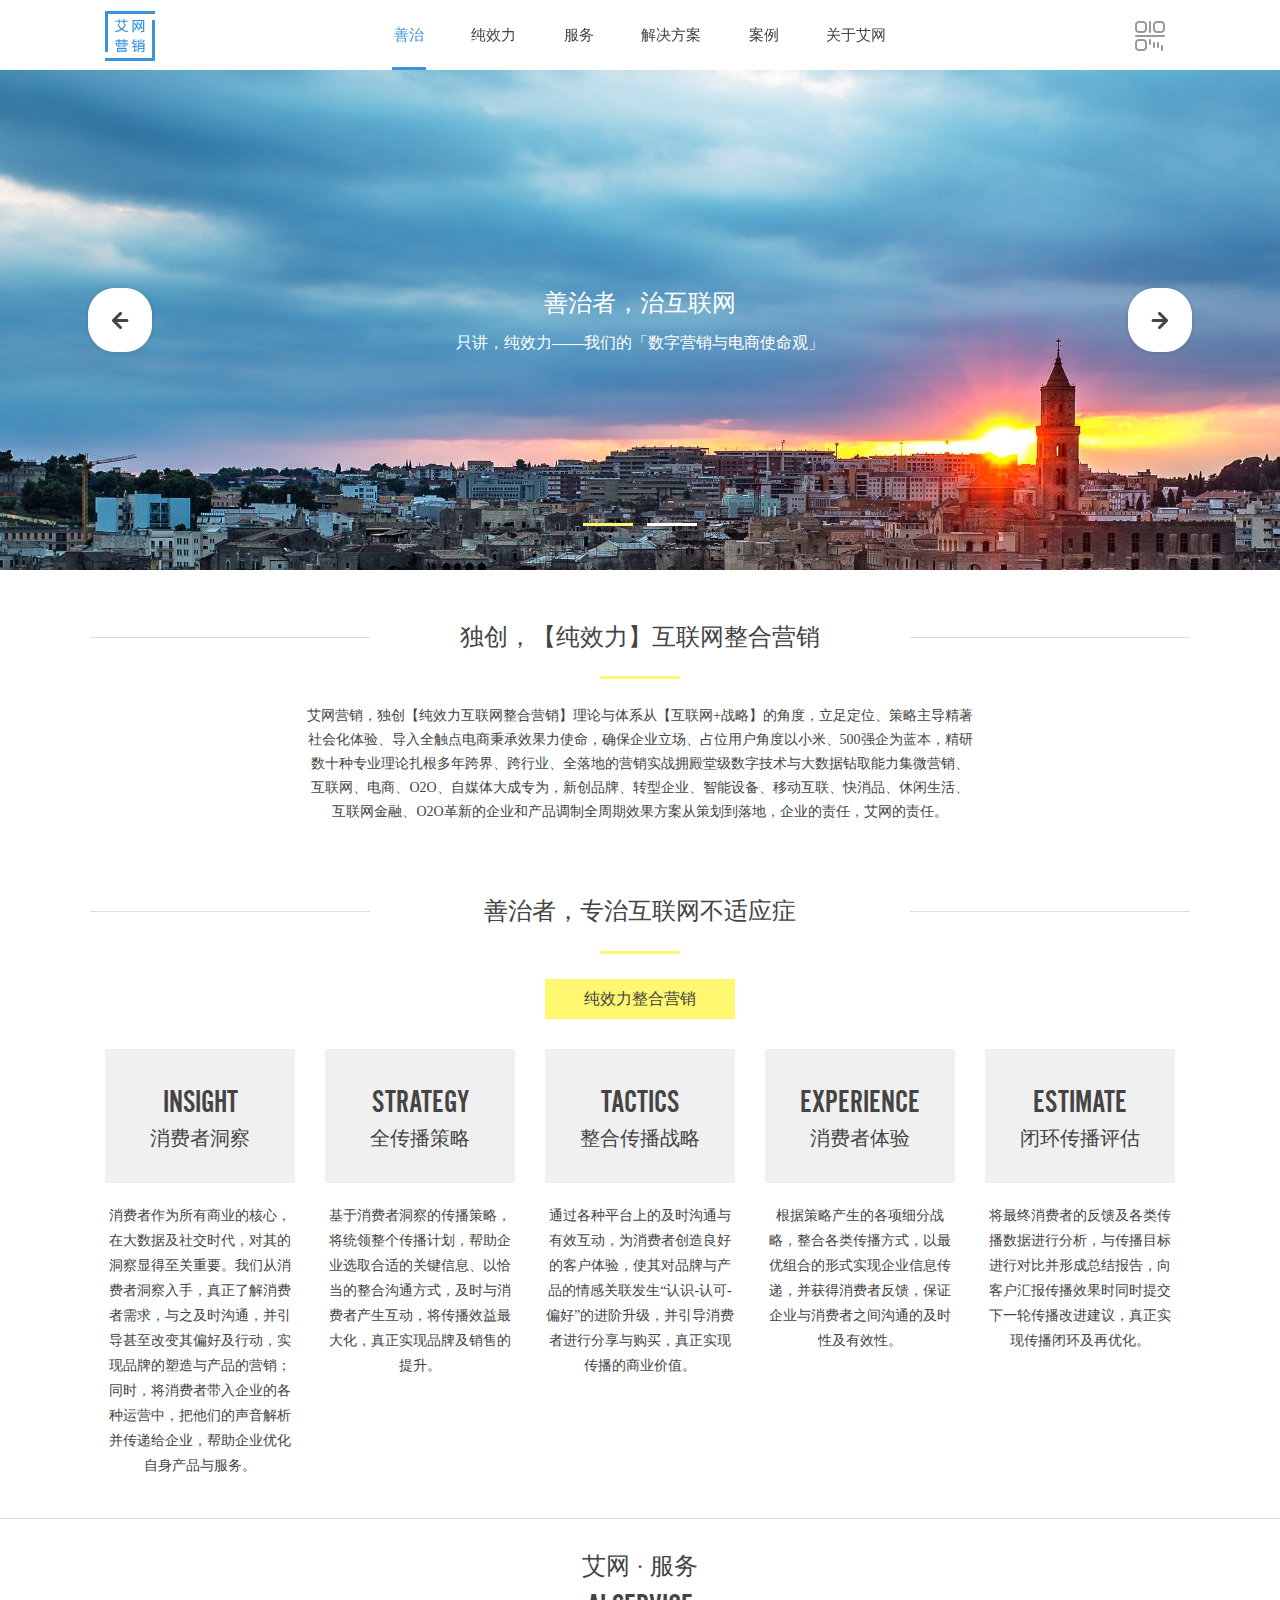
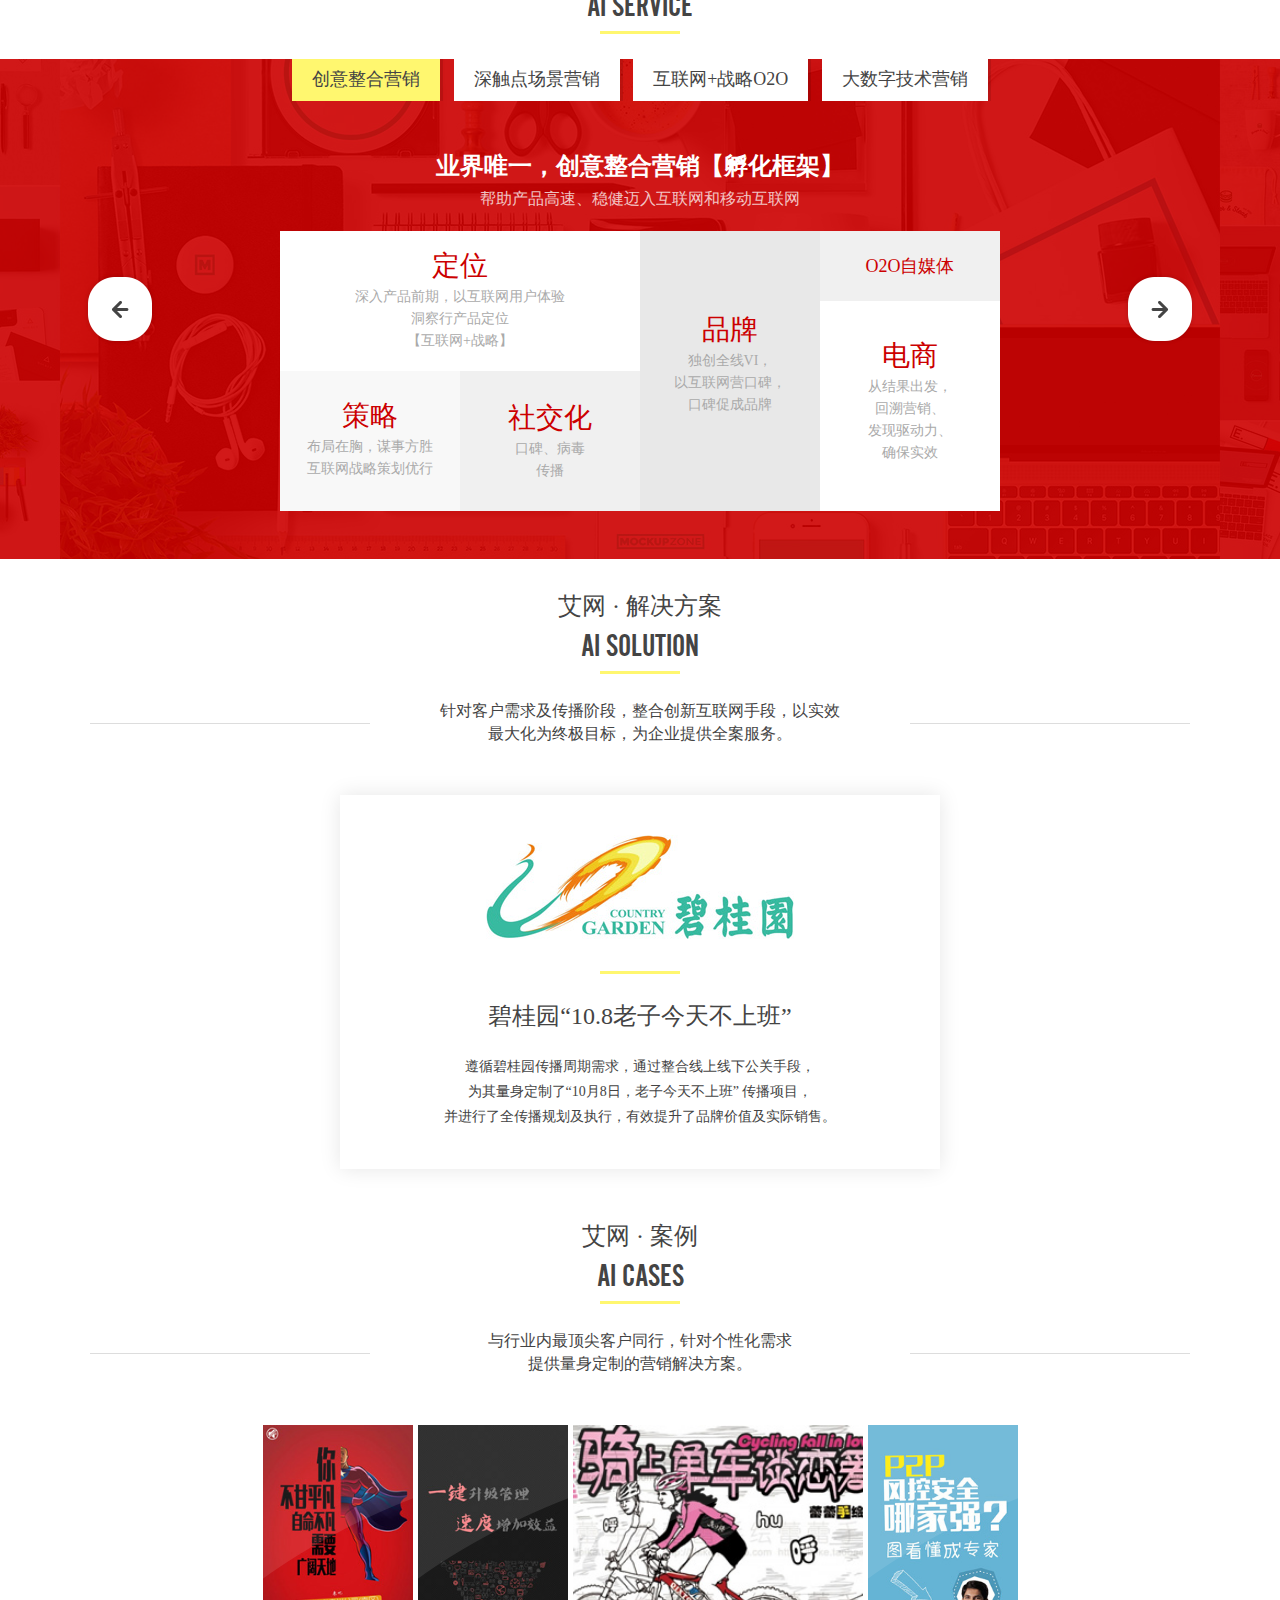
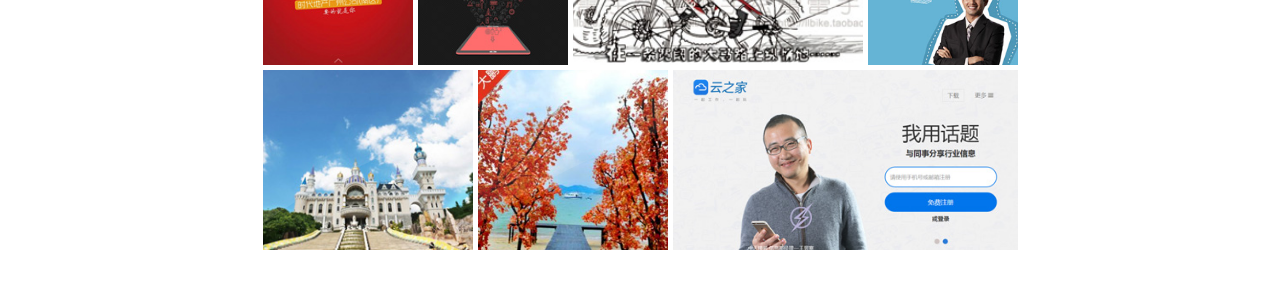
==== index.html @ e31f6748 "1" ====
<!DOCTYPE html>
<html>

	<head>
		<meta charset="utf-8" />
		<meta http-equiv="X-UA-Compatible" content="IE=edge">
		<meta name="viewport" content="width=device-width, initial-scale=1">
		<title></title>
		<link href="css/bootstrap.css" rel="stylesheet">
		<link href="css/global.css" rel="stylesheet">
		<!-- jQuery (necessary for Bootstrap's JavaScript plugins) -->
		<script src="js/jquery-bootstrap.js"></script>
		<script type="text/javascript" src="js/global.js"></script>
	</head>

	<body>
		<style>
		</style>
		<div id="topfix">
			<div class="container">
				<div class="row">
					<div class="col-xs-12">
						<div class="tc">
							<a href="javascript:void(0)" id="toplogo">欢迎选择艾网营销</a>
							<a href="javascript:void(0)" id="qrbtn"></a>
							<a href="javascript:void(0)" class="mitm selected" rel="ai-shanzhi">善治</a>
							<a href="javascript:void(0)" class="mitm" rel="ai-chunxiaoli">纯效力</a>
							<a href="javascript:void(0)" class="mitm" rel="ai-service">服务</a>
							<a href="javascript:void(0)" class="mitm" rel="ai-solution">解决方案</a>
							<a href="javascript:void(0)" class="mitm" rel="ai-cases">案例</a>
							<a href="javascript:void(0)" class="mitm">关于艾网</a>
						</div>
					</div>
				</div>
			</div>
		</div>
		<div class="cst-space" id="ai-shanzhi">
			<div class="sid-bts lt"></div>
			<div class="sid-bts rt"></div>
			<div class="btc-lst">
				<div class="itm selected"></div>
				<div class="itm"></div>
			</div>
			<div class="gall-wp ind-3e">
				<div class="gall-list">
					<div class="gall-itm">
						<div class="dmi-t1">善治者，治互联网</div>
						<div class="dmi-t2">只讲，纯效力——我们的「数字营销与电商使命观」</div>
					</div>
					<div class="gall-itm">

						<div class="dmi-t3">世界变了，那你呢？</div>
						<div class="dmi-t6"></div>
						<div class="dmi-t5">ARE YOU READY</div>
						<div class="dmi-t4">
							手机 微信 微博 微店 团购 淘宝 陌陌 二次元 ...
							<br/> 移动互联，打乱世界
							<br/> 前进，险境，钱途？
						</div>

					</div>

				</div>
			</div>
		</div>
		<div class="container" id="ai-chunxiaoli">
			<div class="row lltt">
				<div class="col-xs-12 tc">
					<span class="ttx">独创，【纯效力】互联网整合营销</span>
					<div class="ltl"></div>
					<div class="ltr"></div>
					<div class="short-h-l"></div>
				</div>
			</div>
			<div class="row">
				<div class="col-xs-12">
					<div class="mbodcont">
						艾网营销，独创<span>【纯效力互联网整合营销】</span>理论与体系从【互联网+战略】的角度，立足定位、策略主导精著社会化体验、导入全触点电商秉承效果力使命，确保企业立场、占位用户角度以小米、500强企为蓝本，精研数十种专业理论扎根多年跨界、跨行业、全落地的营销实战拥殿堂级数字技术与大数据钻取能力集微营销、互联网、电商、O2O、自媒体大成专为，新创品牌、转型企业、智能设备、移动互联、快消品、休闲生活、互联网金融、O2O革新的企业和产品调制全周期效果方案从策划到落地，企业的责任，艾网的责任。
					</div>
				</div>
			</div>

		</div>

		<div class="container" style="margin-bottom:20px;">
			<div class="row lltt">
				<div class="col-xs-12 tc">
					<span class="ttx">善治者，专治互联网不适应症</span>
					<div class="ltl"></div>
					<div class="ltr"></div>
					<div class="short-h-l"></div>
				</div>
			</div>
			<div class="row">
				<div class="col-xs-12">
					<div class="layell">纯效力整合营销</div>
					<div class="nabde">
						<div class="itm">
							<div class="tt">
								<div class="t1">INSIGHT</div>
								<div class="t2">消费者洞察</div>
							</div>
							<div class="ctx">
								消费者作为所有商业的核心，在大数据及社交时代，对其的洞察显得至关重要。我们从消费者洞察入手，真正了解消费者需求，与之及时沟通，并引导甚至改变其偏好及行动，实现品牌的塑造与产品的营销；同时，将消费者带入企业的各种运营中，把他们的声音解析并传递给企业，帮助企业优化自身产品与服务。
							</div>
						</div>

						<div class="itm">
							<div class="tt">
								<div class="t1">STRATEGY</div>
								<div class="t2">全传播策略</div>
							</div>
							<div class="ctx">
								基于消费者洞察的传播策略，将统领整个传播计划，帮助企业选取合适的关键信息、以恰当的整合沟通方式，及时与消费者产生互动，将传播效益最大化，真正实现品牌及销售的提升。
							</div>
						</div>

						<div class="itm">
							<div class="tt">
								<div class="t1">TACTICS</div>
								<div class="t2">整合传播战略</div>
							</div>
							<div class="ctx">
								通过各种平台上的及时沟通与有效互动，为消费者创造良好的客户体验，使其对品牌与产品的情感关联发生“认识-认可-偏好”的进阶升级，并引导消费者进行分享与购买，真正实现传播的商业价值。
							</div>
						</div>

						<div class="itm">
							<div class="tt">
								<div class="t1">EXPERIENCE</div>
								<div class="t2">消费者体验</div>
							</div>
							<div class="ctx">
								根据策略产生的各项细分战略，整合各类传播方式，以最优组合的形式实现企业信息传递，并获得消费者反馈，保证企业与消费者之间沟通的及时性及有效性。
							</div>
						</div>

						<div class="itm last">
							<div class="tt">
								<div class="t1">ESTIMATE</div>
								<div class="t2">闭环传播评估</div>
							</div>
							<div class="ctx">
								将最终消费者的反馈及各类传播数据进行分析，与传播目标进行对比并形成总结报告，向客户汇报传播效果时同时提交下一轮传播改进建议，真正实现传播闭环及再优化。
							</div>
						</div>

					</div>
					<div class="clear"></div>
				</div>
			</div>
		</div>

		<div id="ai-service" class="ganglne" style="border-top:1px solid #DDD;">
			<div class="tt1">
				艾网 · 服务
			</div>
			<div class="tt2">
				AI SERVICE
			</div>
			<div class="short-h-l"></div>
		</div>

		<div class="cst-space" id="service-block">
			<div class="sid-bts lt"></div>
			<div class="sid-bts rt"></div>
			<div class="btc-lst">
				<div class="itm selected">创意整合营销</div>
				<div class="itm">深触点场景营销</div>
				<div class="itm">互联网+战略O2O</div>
				<div class="itm">大数字技术营销</div>
			</div>

			<div class="gall-wp ind-3e" style="background-image:url(img/bbg03.jpg)">
				<div class="gall-list">
					<div class="gall-itm gl1">
						<div class="jitx1">业界唯一，创意整合营销【孵化框架】</div>
						<div class="jitx2">帮助产品高速、稳健迈入互联网和移动互联网</div>
						<div class="colfublk">
							<div class="blk blk2">
								<div class="wp">
									<div class="tt">定位</div>
									<div class="stt">深入产品前期，以互联网用户体验
										<br/>洞察行产品定位
										<br/>【互联网+战略】</div>
								</div>
							</div>
							<div class="blk blk3" style="top:140px;background:#F8F8F8;">
								<div class="wp">
									<div class="tt" style="margin-top:10px;">策略</div>
									<div class="stt">布局在胸，谋事方胜
										<br/>互联网战略策划优行</div>
								</div>
							</div>
							<div class="blk blk3" style="left:180px;top:140px;background:#F0F0F0;">
								<div class="wp">
									<div class="tt" style="margin-top:12px;">社交化</div>
									<div class="stt">口碑、病毒
										<br/>传播</div>
								</div>
							</div>
							<div class="blk blk4" style="left:360px;background:#E8E8E8;">
								<div class="wp">
									<div class="tt" style="margin-top:64px;">品牌</div>
									<div class="stt">独创全线VI，
										<br/> 以互联网营口碑，
										<br/> 口碑促成品牌
									</div>
								</div>
							</div>
							<div class="blk blk1" style="left:auto;right:0;background:#F0F0F0;">
								<div class="wp">
									<div class="tt" style="font-size:18px;margin-top:8px;">O2O自媒体</div>
								</div>
							</div>
							<div class="blk blk5" style="left:auto;right:0;top:70px;background:#FFF;">
								<div class="wp">
									<div class="tt" style="margin-top:20px;">电商</div>
									<div class="stt">从结果出发，
										<br/> 回溯营销、
										<br/> 发现驱动力、
										<br /> 确保实效
									</div>
								</div>
							</div>
						</div>
					</div>
					<div class="gall-itm gl2">

						<div class="jitx1">有用户的地方，就是一个场景</div>
						<div class="jitx2">了解他，搞定他——与用户的恋爱必须洞房</div>
						<div class="colfublk dark">
							<div class="blk blk2">
								<div class="wp">
									<div class="tt" style="margin-top:8px;">全电商</div>
									<div class="stt">聚力微商，利用平台电商，巧借渠道做效果
										<br/>【互联网+战略】</div>
								</div>
							</div>
							<div class="blk blk3" style="top:140px;background:#383838;">
								<div class="wp">
									<div class="tt" style="margin-top:30px;">视频营销</div>
								</div>
							</div>
							<div class="blk blk3" style="left:180px;top:140px;background:#3f3f3f;">
								<div class="wp">
									<div class="tt" style="margin-top:28px;font-size:20px;">微信营销&amp;微博营销</div>
								</div>
							</div>
							<div class="blk blk4" style="left:360px;background:#303030;">
								<div class="wp">
									<div class="tt" style="margin-top:64px;">社会化营销</div>
									<div class="stt">桥接社会化基因，
										<br/> 产品、营销、销售全程趣味
									</div>
								</div>
							</div>
							<div class="blk blk3" style="left:auto;right:0;background:#202020;">
								<div class="wp">
									<div class="tt" style="font-size:18px;margin-top:15px;margin-bottom:8px;">互联网战略O2O</div>
									<div class="stt">重构商业模式和运作流程，体验带动实效销售</div>
								</div>
							</div>
							<div class="blk blk3" style="left:auto;right:0;top:140px;background:#282828;">
								<div class="wp">
									<div class="tt" style="margin-top:8px;">自传播</div>
									<div class="stt">
										聚力微商，利用平台电商，巧借渠道做效果
									</div>
								</div>
							</div>
						</div>

					</div>
					<div class="gall-itm gl3">

						<div class="jitx1">纯效力：产业O2O营销</div>
						<div class="jitx2">当他们仅提供咨询时，我们已经开始了孵化</div>
						<div class="colfublk dark">
							<div class="blk blk3" style="background:#F0F0F0;">
								<div class="wp">
									<div class="tt" style="margin-top:8px;">创新品牌</div>
									<div class="stt">从市场到定位，从起步到成熟，懂你、所以成功</div>
								</div>
							</div>
							<div class="blk blk3" style="left:180px;background:#FFF;">
								<div class="wp">
									<div class="tt" style="margin-top:8px;">转型企业</div>
									<div class="stt">用你优势，撬动移动威力，相信跨界爆发力</div>
								</div>
							</div>
							<div class="blk blk3" style="top:140px;background:#F8F8F8;">
								<div class="wp">
									<div class="tt" style="margin-top:8px;">互联网金融</div>
									<div class="stt">P2P是产品亦是传播，定制数字化金融数字化营销</div>
								</div>
							</div>
							<div class="blk blk3" style="left:180px;top:140px;background:#F0F0F0;">
								<div class="wp">
									<div class="tt" style="margin-top:8px;">快消品</div>
									<div class="stt">移动互联再现市场蓝海，先动者、占先机
									</div>
								</div>
							</div>

							<div class="blk blk3" style="left:360px;background:#E8E8E8">
								<div class="wp">
									<div class="tt" style="margin-top:8px;">移动互联</div>
									<div class="stt">唯一研究互联网、移动互联网产品的营销体系</div>
								</div>
							</div>
							<div class="blk blk3" style="left:540px;background:#E0E0E0;">
								<div class="wp">
									<div class="tt" style="margin-top:8px;">物业O2O</div>
									<div class="stt">天生社会化，强化人际关系和生活利益赢战生活</div>
								</div>
							</div>
							<div class="blk blk3" style="left:360px;top:140px;background:#FFF;">
								<div class="wp">
									<div class="tt" style="margin-top:8px;">休闲生活</div>
									<div class="stt">让美好展现，让用户被打动，互联网就是商机</div>
								</div>
							</div>
							<div class="blk blk3" style="left:540px;top:140px;background:#F8F8F8;">
								<div class="wp">
									<div class="tt" style="margin-top:8px;">智能设备</div>
									<div class="stt">市场爆点一触即发，触摸爆点需读懂用户</div>
								</div>
							</div>
						</div>

					</div>
					<div class="gall-itm gl4">

						<div class="jitx1">企业级大系统技术根基，多重大数据框架</div>
						<div class="jitx2">从移动端 -- 到H5场景传播 -- 到O2O ...</div>
						<div class="colfublk dark">
							<div class="blk blk2">
								<div class="wp">
									<div class="tt" style="margin-top:18px;">企业级架构</div>
									<div class="stt">从诊断、顾问，到解决方案，全球级性能保障</div>
								</div>
							</div>
							<div class="blk blk3" style="top:140px;background:#383838;">
								<div class="wp">
									<div class="tt" style="margin-top:8px;">高性能O2O</div>
									<div class="stt">定制化O2O，专为新商业模式而生</div>
								</div>
							</div>
							<div class="blk blk3" style="left:180px;top:140px;background:#3f3f3f;">
								<div class="wp">
									<div class="tt" style="margin-top:8px;">场景与实景</div>
									<div class="stt">H5场景，结合现场实景游戏，创意无处不在</div>
								</div>
							</div>

							<div class="blk blk2" style="left:360px;top:140px;">
								<div class="wp">
									<div class="tt" style="margin-top:18px;">商业流程重构</div>
									<div class="stt">以互联网角度，重建企业新运营与商业模式</div>
								</div>
							</div>
							<div class="blk blk3" style="left:360px;background:#383838;">
								<div class="wp">
									<div class="tt" style="margin-top:8px;">精准投放</div>
									<div class="stt">定量投放与购买，基于大数据的精准投放</div>
								</div>
							</div>
							<div class="blk blk3" style="left:540px;background:#3f3f3f;">
								<div class="wp">
									<div class="tt" style="margin-top:8px;">大数据分析</div>
									<div class="stt">领先的大数据技术多维度价值钻取</div>
								</div>
							</div>
						</div>

					</div>
				</div>
			</div>
		</div>
		
		<div id="ai-solution" class="ganglne">
			<div class="tt1">
				艾网 · 解决方案
			</div>
			<div class="tt2">
				AI SOLUTION
			</div>
			<div class="short-h-l"></div>
		</div>
		
		<div class="col-xs-12 tc">
			<span class="ttx">
				
			</span>
			<div class="ltl"></div>
			<div class="ltr"></div>
		</div>
		
		
		<div class="container">
			<div class="row lltt dqio">
				<div class="col-xs-12 tc">
					<span class="ttx">针对客户需求及传播阶段，整合创新互联网手段，以实效最大化为终极目标，为企业提供全案服务。</span>
					<div class="ltl"></div>
					<div class="ltr"></div>
				</div>
			</div>
			<div class="row">
				<div class="col-xs-12">
					<div id="solu-bpp">
						<img src="img/bgy.jpg" />
						<div class="bee">
							<span>碧桂园“10.8老子今天不上班”</span>
							<div class="short-h-l"></div>
						</div>
						<div class="ct">
							遵循碧桂园传播周期需求，通过整合线上线下公关手段，<br/>
							为其量身定制了“10月8日，老子今天不上班” 传播项目，<br/>
							并进行了全传播规划及执行，有效提升了品牌价值及实际销售。</div>
					</div>
				</div>
			</div>

		</div>
		
		
		<div id="ai-cases" class="ganglne" style="padding-top:50px;">
			<div class="tt1">
				艾网 · 案例
			</div>
			<div class="tt2">
				AI CASES
			</div>
			<div class="short-h-l"></div>
		</div>
		
		<div class="col-xs-12 tc">
			<span class="ttx">
				
			</span>
			<div class="ltl"></div>
			<div class="ltr"></div>
		</div>
		
		
		<div class="container">
			<div class="row lltt dqio">
				<div class="col-xs-12 tc">
					<span class="ttx">与行业内最顶尖客户同行，针对个性化需求<br/>提供量身定制的营销解决方案。</span>
					<div class="ltl"></div>
					<div class="ltr"></div>
				</div>
			</div>
			<style>
				.nmeitm-wp {
					width:755px;
					height:100%;
					margin:auto;
				}
				.nmeitm {
					position:absolute;
					width:150px;
					height:240px;
					background-position:center center;
					background-size: cover;
				}
				.nmeitm-frm {
					height:425px;
					margin-bottom:50px;
				}
				.nmeitm .crv {
					background:url(img/lgt.png) left top no-repeat;
					width:100%;
					height:100%;
					left:0;
					top:0;
					position:absolute;
				}
			</style>
			<div class="row">
				<div class="col-xs-12 nmeitm-frm">
					<div class="nmeitm-wp">
						<div class="nmeitm" style="background-image:url(img/case/case1.jpg);">
							<div class="crv"></div>
						</div>
						<div class="nmeitm" style="background-image:url(img/case/case2.jpg);left:155px;">
							<div class="crv"></div>
						</div>
						<div class="nmeitm" style="background-image:url(img/case/case3.jpg);left:310px;width:290px;">
							<div class="crv"></div>
						</div>
						<div class="nmeitm" style="background-image:url(img/case/case6.jpg);left:auto;right:0;">
							<div class="crv"></div>
						</div>
						
						<div class="nmeitm" style="background-image:url(img/case/case5.jpg);top:245px;height:180px;width:210px;">
							<div class="crv"></div>
						</div>
						<div class="nmeitm" style="background-image:url(img/case/case4.jpg);left:215px;top:245px;height:180px;width:190px;">
							<div class="crv"></div>
						</div>
						<div class="nmeitm" style="background-image:url(img/case/case7.jpg);left:auto;right:0;top:245px;height:180px;width:345px;">
							<div class="crv"></div>
						</div>
					</div>
				</div>
				
			</div>

		</div>
		
		
		
		
		<script>
			/* AD START */
			var singleWidth;
			$('document').ready(function(){
				singleWidth = $('.gall-itm').width();
				var bigcontent = $('.cst-space');
				
				$.each(bigcontent, function(){
					var $this = $(this);
					var gi_c = 0;
					$this.find('.gall-itm').each(function(){
						$(this).attr('index', gi_c);
						gi_c++;
					});
					gi_c = 0;
					$this.find('.btc-lst .itm').each(function(){
						$(this).attr('index', gi_c);
						gi_c++;
					});
					
					var intid = setInterval(function(){
						var nIndex = getNI($this.find('.sid-bts.rt'));
						movfunc($this.find('.btc-lst .itm[index=' + nIndex + ']'));
					}, 5000);
					$this.data('auto-scroll-gall', intid);
				});
				
				
				
				var movfunc = function(obj){
					var index = obj.attr('index');
					var x = singleWidth * index * - 1;
					obj.closest('.cst-space').find('.gall-list').animate({left: x}, 500);
					obj.closest('.cst-space').find('.btc-lst .itm').removeClass('selected');
					obj.closest('.cst-space').find('.itm[index=' + index + ']').addClass('selected');
				};
				$('.cst-space .itm').click(function(){
					movfunc($(this));
					
					clearInterval($(this).closest('.cst-space').data('auto-scroll-gall'));
				});
//				
				var getNI = function(obj) {
					var index = parseInt(obj.closest('.cst-space').find('.btc-lst .itm.selected').attr('index'));
					var nIndex = index - 1;
					var mnd = obj.closest('.cst-space').find('.btc-lst .itm').length - 1;
					if(nIndex < 0) {
						nIndex = mnd;
					}
					if(obj.hasClass('rt')) {
						nIndex = index + 1;
						if(nIndex > mnd) {
							nIndex = 0;
						}
					}
					return nIndex;
				};
				$('.sid-bts').click(function(){
					var nIndex = getNI($(this));
					movfunc($(this).closest('.cst-space').find('.btc-lst .itm[index=' + nIndex + ']'));
					clearInterval($(this).closest('.cst-space').data('auto-scroll-gall'));
				});

				
				
				
				var resizeGitm = function(){
					$('.gall-itm').width($(window).width());
					singleWidth = $('.gall-itm').width();
					$.each(bigcontent, function(){
						var nleft = $(this).find('.btc-lst .itm.selected').attr('index') * singleWidth * -1;
						$(this).find('.gall-list').css('left', nleft);	
					});
					
				};
				
				resizeGitm();
				$(window).resize(function(){
					resizeGitm();
				});
			});
			/* AD END */
			
			$(document).ready(function(){
				$('body').on('click', '#topfix .mitm', function(){
					var $this = $(this);
					var target = $this.attr('rel');
					if(!target) {
						return;
					}
					target = $('#' + target);
					var x = target.offset().top;
					$('body, html').animate({'scrollTop':x - 70}, '200');
					$this.siblings('.mitm').removeClass('selected');
					$this.addClass('selected');
				});
			});
		</script>
	</body>

</html>
---- css/global.css ----
@charset "utf-8";
@font-face {
	font-family: 'AlternateGotNo2D';
	src: url('fonts/alternategotno2d-webfont.eot');
}
@font-face {
	font-family: 'AlternateGotNo2D';
	src: url([data-uri]) format('woff'), url([data-uri]) format('truetype'), url('fonts/alternategotno2d-webfont.svg#AlternateGotNo2D') format('svg');
	font-weight: normal;
	font-style: normal;
}
body {
	background: #FFF;
	font-size: 14px;
	font-family: microsoft yahei;
	color: #444;
}
div {
	position: relative;
}
button {
	font-family: "microsoft yahei";
}
a {
	color: #444;
	text-decoration: none;
}
a:hover {
	/*color: #3c92db;*/
	
	color: #444;
	text-decoration: none;
}
.container {
	width: 1100px;
}
.h10px {
	height: 10px;
}
.clear,
.clear-5,
.clear-10,
.clear-15,
.clear-20,
.clear-30,
.clear-50 {
	clear: both;
	display: block;
	font-size: 0;
	overflow: hidden;
	visibility: hidden;
	width: 0;
	height: 0;
}
.clear-5 {
	height: 5px;
}
.clear-10 {
	height: 10px;
}
.clear-15 {
	height: 15px;
}
.clear-20 {
	height: 20px;
}
.clear-30 {
	height: 30px;
}
.clear-50 {
	height: 50px;
}
.pad-b-30 {
	padding-bottom: 30px;
}
.pad-t-30 {
	padding-top: 30px;
}
.pad-b-20 {
	padding-bottom: 20px;
}
.pad-t-20 {
	padding-top: 20px;
}
.pad-30 {
	padding: 30px;
}
.pad-15 {
	padding: 15px;
}
.pad-10 {
	padding: 10px;
}
.tc {
	text-align: center !important;
}
.trt {
	text-align: right !important;
}
.lf {
	float: left;
}
.rf {
	float: right;
}
.font12px {
	font-size: 12px;
}
body {
	padding-top: 70px;
}
#topfix {
	top: 0;
	left: 0;
	width: 100%;
	height: 70px;
	position: fixed;
	background: rgba(255, 255, 255, .95);
	line-height: 70px;
	z-index: 5;
}
#topfix.sd {
	box-shadow: 0 2px 4px rgba(0, 0, 0, .12);
}
#topfix .mitm {
	height: 70px;
	line-height: 70px;
	border-bottom: 3px solid transparent;
	margin: 0 20px;
	display: inline-block;
	font-size: 15px;
	padding: 0 2px;
	text-decoration: none;
}
#topfix .mitm:hover {
	border-color: #EEE;
}
#topfix .mitm.selected {
	color: #3C92DB;
	border-color: #3c92db;
	/*border-color:#444;*/
}
#toplogo,
#qrbtn {
	background: url(../img/ailogo.png) center center no-repeat;
	width: 50px;
	height: 50px;
	display: block;
	position: absolute;
	left: 0;
	top: 50%;
	margin-top: -25px;
	text-indent: -99999px;
}
#qrbtn {
	border-radius: 5px;
	background-image: url(../img/qr.png);
	left: auto;
	right: 0;
}
#qrbtn:hover {
	background-color: #F8F8F8;
}
.cst-space {
	background: #FFF;
	height: 500px;
}
.cst-space .gall-wp {
	height: 100%;
	margin: auto;
	overflow: hidden;
}
.cst-space .gall-list {
	height: 100%;
	position: absolute;
	top: 0;
	width: 200000px;
}
.cst-space .gall-itm {
	float: left;
	width: 100%;
	height: 100%;
	position: relative;
	background-position: center center;
	overflow: hidden;
}
#service-block .gl1 {
	background-image: none;
	background-color: rgba(205, 0, 0, .9);
}
#service-block .gl2 {
	background-image: none;
	background-color: rgba(255, 255, 255, .9);
}
#service-block .gl3 {
	background-image: none;
	background-color: rgba(54, 108, 216, .9);
}
#service-block .gl4 {
	background-image: none;
	background-color: rgba(255, 132, 0, .9);
}
.btc-lst {
	height: 8px;
	text-align: center;
	position: absolute;
	bottom: 50px;
	width: 100%;
	z-index: 4;
}
#service-block .btc-lst {
	bottom: auto;
	top: 0;
}
.btc-lst .itm {
	display: inline-block;
	height: 3px;
	width: 50px;
	background: #FFF;
	cursor: pointer;
	margin: 0 5px;
}
#service-block .btc-lst .itm {
	height: auto;
	width: auto;
	padding: 8px 20px;
	font-size: 18px;
	box-shadow: 3px 0 0 rgba(0, 0, 0, .1);
}
.btc-lst .itm:hover {
	background: #EEE;
}
.btc-lst .itm.selected {
	background: #fff76f !important;
}
.sid-bts {
	background: url(../img/ltb.png) center top;
	cursor: pointer;
	width: 80px;
	height: 80px;
	position: absolute;
	left: 80px;
	top: 50%;
	margin-top: -40px;
	z-index: 4;
}
.sid-bts.lt:hover {
	background-position: center -80px;
}
.sid-bts.rt {
	background-position: center -160px;
	left: auto;
	right: 80px;
}
.sid-bts.rt:hover {
	background-position: center -240px;
}
.dmi-t1,
.dmi-t3 {
	height: 36px;
	line-height: 36px;
	color: #FFF;
	font-size: 24px;
	text-align: center;
	margin-bottom: 10px;
	margin-top: 215px;
}
.dmi-t2,
.dmi-t4 {
	line-height: 24px;
	color: #FFF;
	font-size: 16px;
	text-align: center;
}
.dmi-t3 {
	margin-top: 160px;
}
.dmi-t6 {
	width: 50px;
	height: 3px;
	margin: 5px auto;
	background: #FFF;
}
.dmi-t5 {
	text-align: center;
	color: #FFF;
	padding: 5px 0;
	font-size: 32px;
}
.ind-3e {
	background-image: url(../img/bbg01.jpg);
	background-position: center center;
}
.lltt {
	padding: 50px 0;
}
.lltt .ttx {
	font-size: 24px;
}
.lltt .ltl,
.lltt .ltr {
	width: 280px;
	top: 50%;
	position: absolute;
	left: 0;
	height: 1px;
	background: #ddd;
}
.lltt .ltr {
	left: auto;
	right: 0;
}
.short-h-l {
	height: 3px;
	width: 80px;
	background: #fff76f;
	position: absolute;
	bottom: -25px;
	left: 50%;
	margin-left: -40px;
}
.mbodcont {
	padding: 0 200px 20px 200px;
	text-align: center;
	line-height: 24px;
}
.layell {
	width: 190px;
	height: 40px;
	margin: auto;
	line-height: 40px;
	background: #FFF76F;
	text-align: center;
	font-size: 16px;
}
.nabde {
	padding: 30px 0;
}
.nabde .itm {
	width: 190px;
	margin-right: 30px;
	float: left;
}
.nabde .itm.last {
	margin-right: 0;
}
.nabde .tt {
	background: #F0F0F0;
	text-align: center;
	padding: 30px;
}
.nabde .tt .t1 {
	font-size: 32px;
	font-family: AlternateGotNo2D, Impact;
}
.nabde .tt .t2 {
	font-size: 20px;
}
.nabde .ctx {
	text-align: center;
	padding: 20px 0;
	line-height: 25px;
}
.ganglne {
	padding: 30px 0;
	text-align: center;
}
.ganglne .tt1 {
	font-size: 24px;
}
.ganglne .tt2 {
	font-size: 32px;
	font-family: AlternateGotNo2D, Impact;
}
.ganglne .short-h-l {
	bottom: 25px;
}
.jitx1 {
	text-align: center;
	padding-top: 90px;
	color: #FFF;
	font-size: 24px;
	font-weight: bold;
}
.jitx2 {
	text-align: center;
	padding-top: 5px;
	color: #FFF;
	color: rgba(255, 255, 255, .75);
	font-size: 16px;
}
.colfublk {
	width: 720px;
	height: 240px;
	margin: 20px auto;
}
.blk {
	color: #999;
	position: absolute;
	background: #FFF;
	left: 0;
	top: 0;
	/*opacity:.95;*/
}
.colfublk.dark .blk {
	background: #333;
	color: #FFF;
}
.blk:hover {
	opacity: 1;
}
.blk1 {
	width: 180px;
	height: 70px;
}
.blk2 {
	width: 360px;
	height: 140px;
}
.blk3 {
	width: 180px;
	height: 140px;
}
.blk4 {
	width: 180px;
	height: 280px;
}
.blk5 {
	width: 180px;
	height: 210px;
}
.blk .wp {
	padding: 15px;
}
.blk .tt {
	color: #c00;
	font-size: 28px;
	margin-bottom: 0;
	margin-top: 0;
	text-align: center;
}
.colfublk.dark .blk .tt {
	color: #fff;
}
.blk .stt {
	font-size: 14px;
	text-align: center;
	line-height: 22px;
}
.colfublk .blk .stt {
	color: #aaa;
}
.gl2 .jitx1 {
	color: #444;
}
.gl2 .jitx2 {
	color: #666;
	color: rgba(0, 0, 0, .5);
}
.gl3 .colfublk .blk .tt {
	color: #3C92DB;
}
.gl3 .colfublk .blk .stt {
	color: #666;
	color: rgba(0, 0, 0, .5);
}
.gl4 .colfublk .blk .tt {
	color: #ff8400;
}
.dqio {
	padding: 0 0 50px 0;
	text-align: center;
}
.dqio .ttx {
	width: 400px;
	display: inline-block;
	font-size: 16px;
}
#solu-bpp {
	width: 600px;
	padding: 40px 0;
	margin: auto;
	text-align: center;
	box-shadow: 0 0 20px rgba(0, 0, 0, .1);
}
#solu-bpp .bee {
	font-size: 24px;
	padding: 60px 0 20px 0;
}
#solu-bpp .short-h-l {
	bottom: auto;
	top: 32px;
}
#solu-bpp .ct {
	line-height: 25px;
}
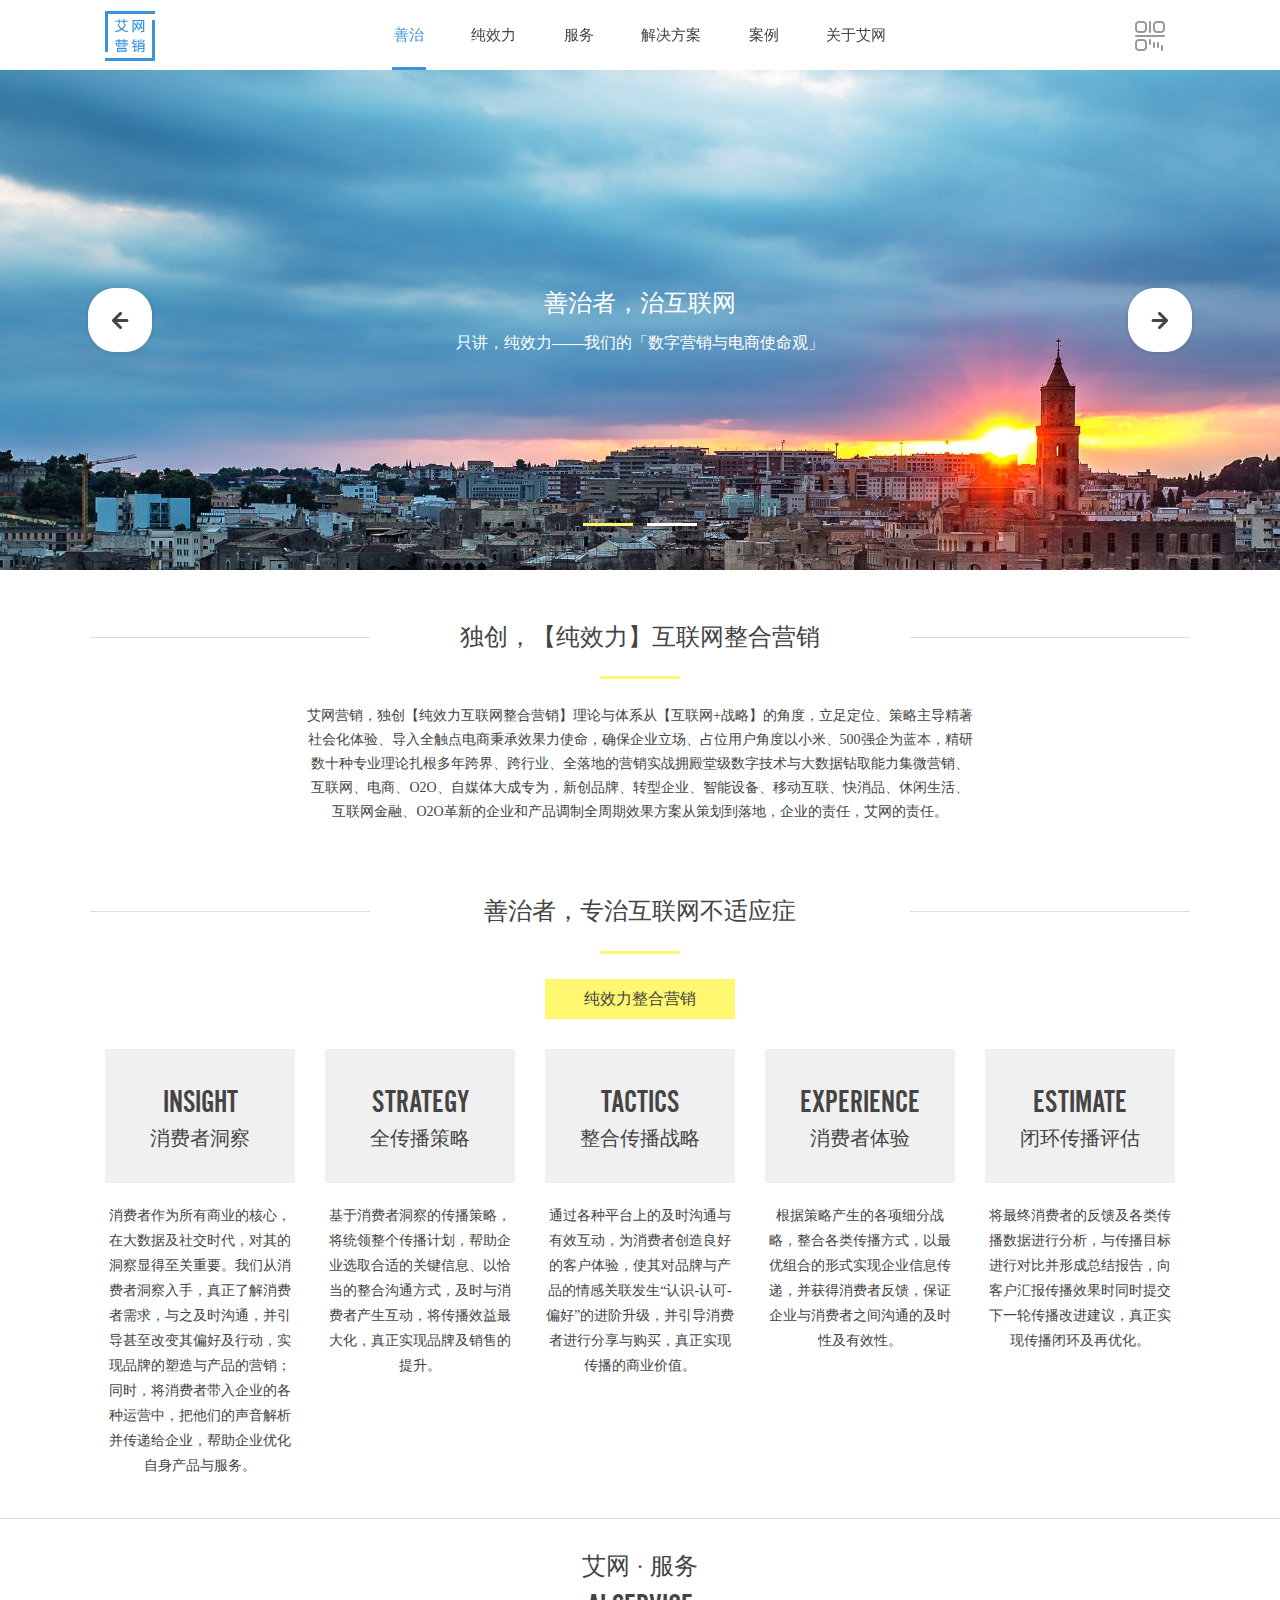
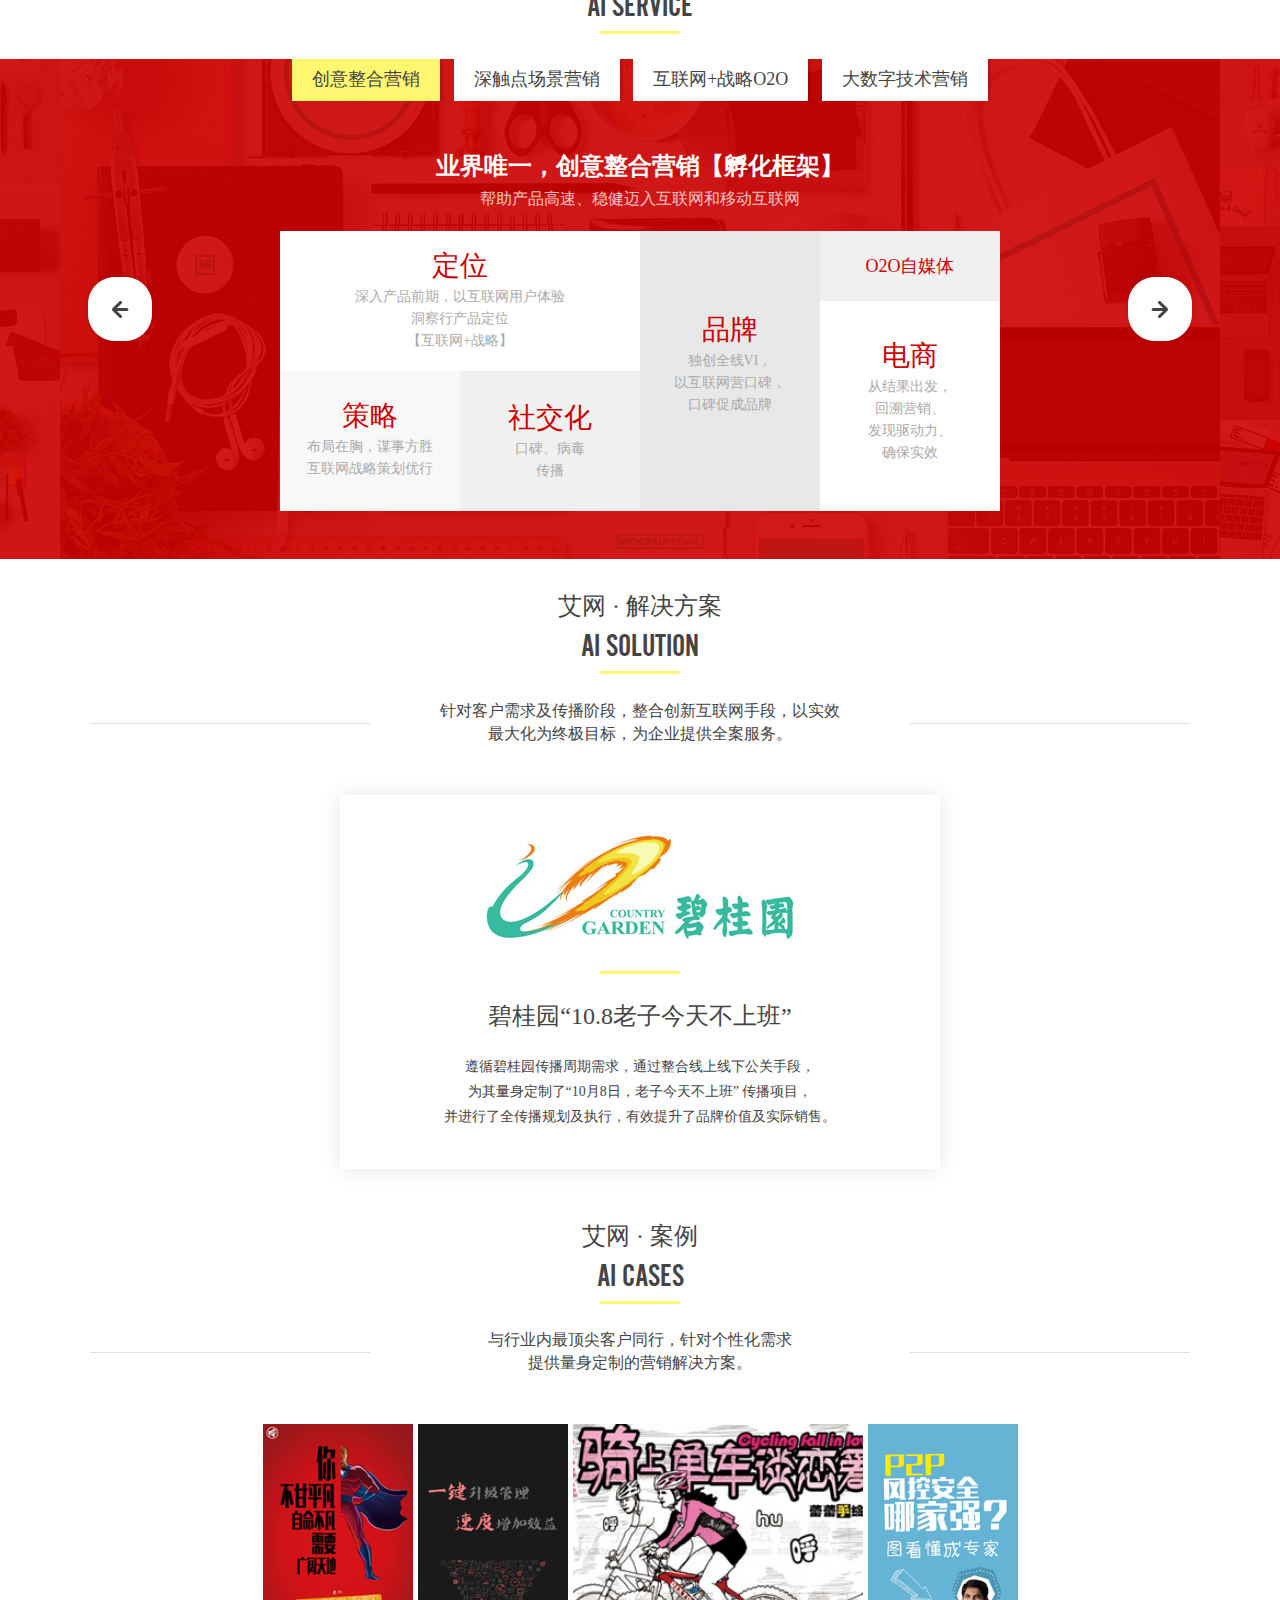
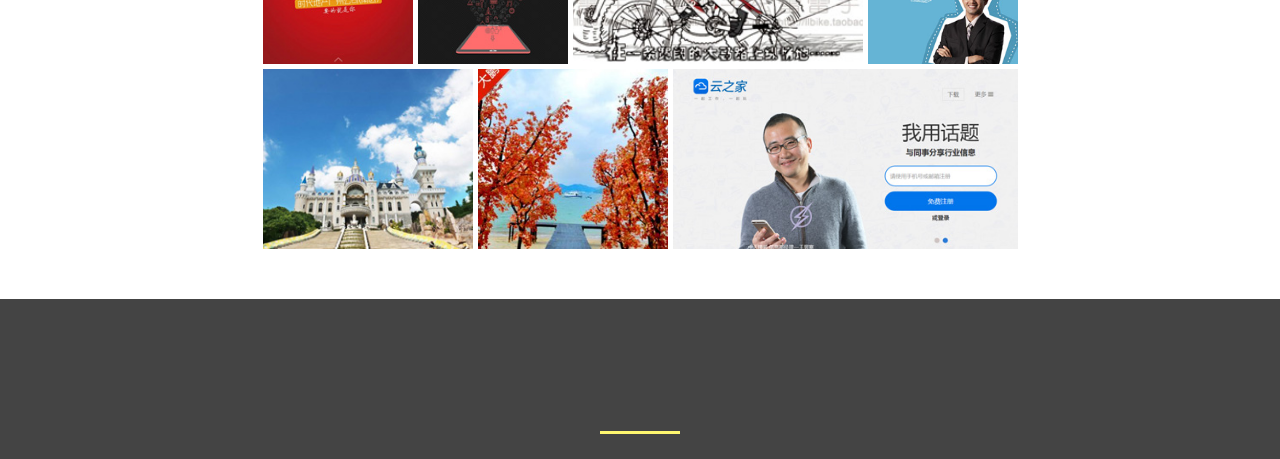
==== commit 2e59ffd8: "1" ====
--- a/index.html
+++ b/index.html
@@ -28,7 +28,7 @@
 							<a href="javascript:void(0)" class="mitm" rel="ai-service">服务</a>
 							<a href="javascript:void(0)" class="mitm" rel="ai-solution">解决方案</a>
 							<a href="javascript:void(0)" class="mitm" rel="ai-cases">案例</a>
-							<a href="javascript:void(0)" class="mitm">关于艾网</a>
+							<a href="javascript:void(0)" class="mitm" rel="ai-about">关于艾网</a>
 						</div>
 					</div>
 				</div>
@@ -435,14 +435,6 @@
 			<div class="short-h-l"></div>
 		</div>
 		
-		<div class="col-xs-12 tc">
-			<span class="ttx">
-				
-			</span>
-			<div class="ltl"></div>
-			<div class="ltr"></div>
-		</div>
-		
 		
 		<div class="container">
 			<div class="row lltt dqio">
@@ -452,32 +444,6 @@
 					<div class="ltr"></div>
 				</div>
 			</div>
-			<style>
-				.nmeitm-wp {
-					width:755px;
-					height:100%;
-					margin:auto;
-				}
-				.nmeitm {
-					position:absolute;
-					width:150px;
-					height:240px;
-					background-position:center center;
-					background-size: cover;
-				}
-				.nmeitm-frm {
-					height:425px;
-					margin-bottom:50px;
-				}
-				.nmeitm .crv {
-					background:url(img/lgt.png) left top no-repeat;
-					width:100%;
-					height:100%;
-					left:0;
-					top:0;
-					position:absolute;
-				}
-			</style>
 			<div class="row">
 				<div class="col-xs-12 nmeitm-frm">
 					<div class="nmeitm-wp">
@@ -513,6 +479,22 @@
 		
 		
 		
+		<div id="ai-about" style="background:#444;">
+			<div class="ganglne" style="padding-top:50px;">
+				<div class="tt1">
+					关于艾网
+				</div>
+				<div class="tt2">
+					ABOUT AI
+				</div>
+				<div class="short-h-l"></div>
+			</div>
+			
+			<div>
+				
+			</div>
+			
+		</div>
 		<script>
 			/* AD START */
 			var singleWidth;
--- a/css/global.css
+++ b/css/global.css
@@ -493,4 +493,30 @@
 }
 #solu-bpp .ct {
 	line-height: 25px;
+}
+
+
+.nmeitm-wp {
+	width:755px;
+	height:100%;
+	margin:auto;
+}
+.nmeitm {
+	position:absolute;
+	width:150px;
+	height:240px;
+	background-position:center center;
+	background-size: cover;
+}
+.nmeitm-frm {
+	height:425px;
+	margin-bottom:50px;
+}
+.nmeitm .crv {
+	background:url(img/lgt.png) left top no-repeat;
+	width:100%;
+	height:100%;
+	left:0;
+	top:0;
+	position:absolute;
 }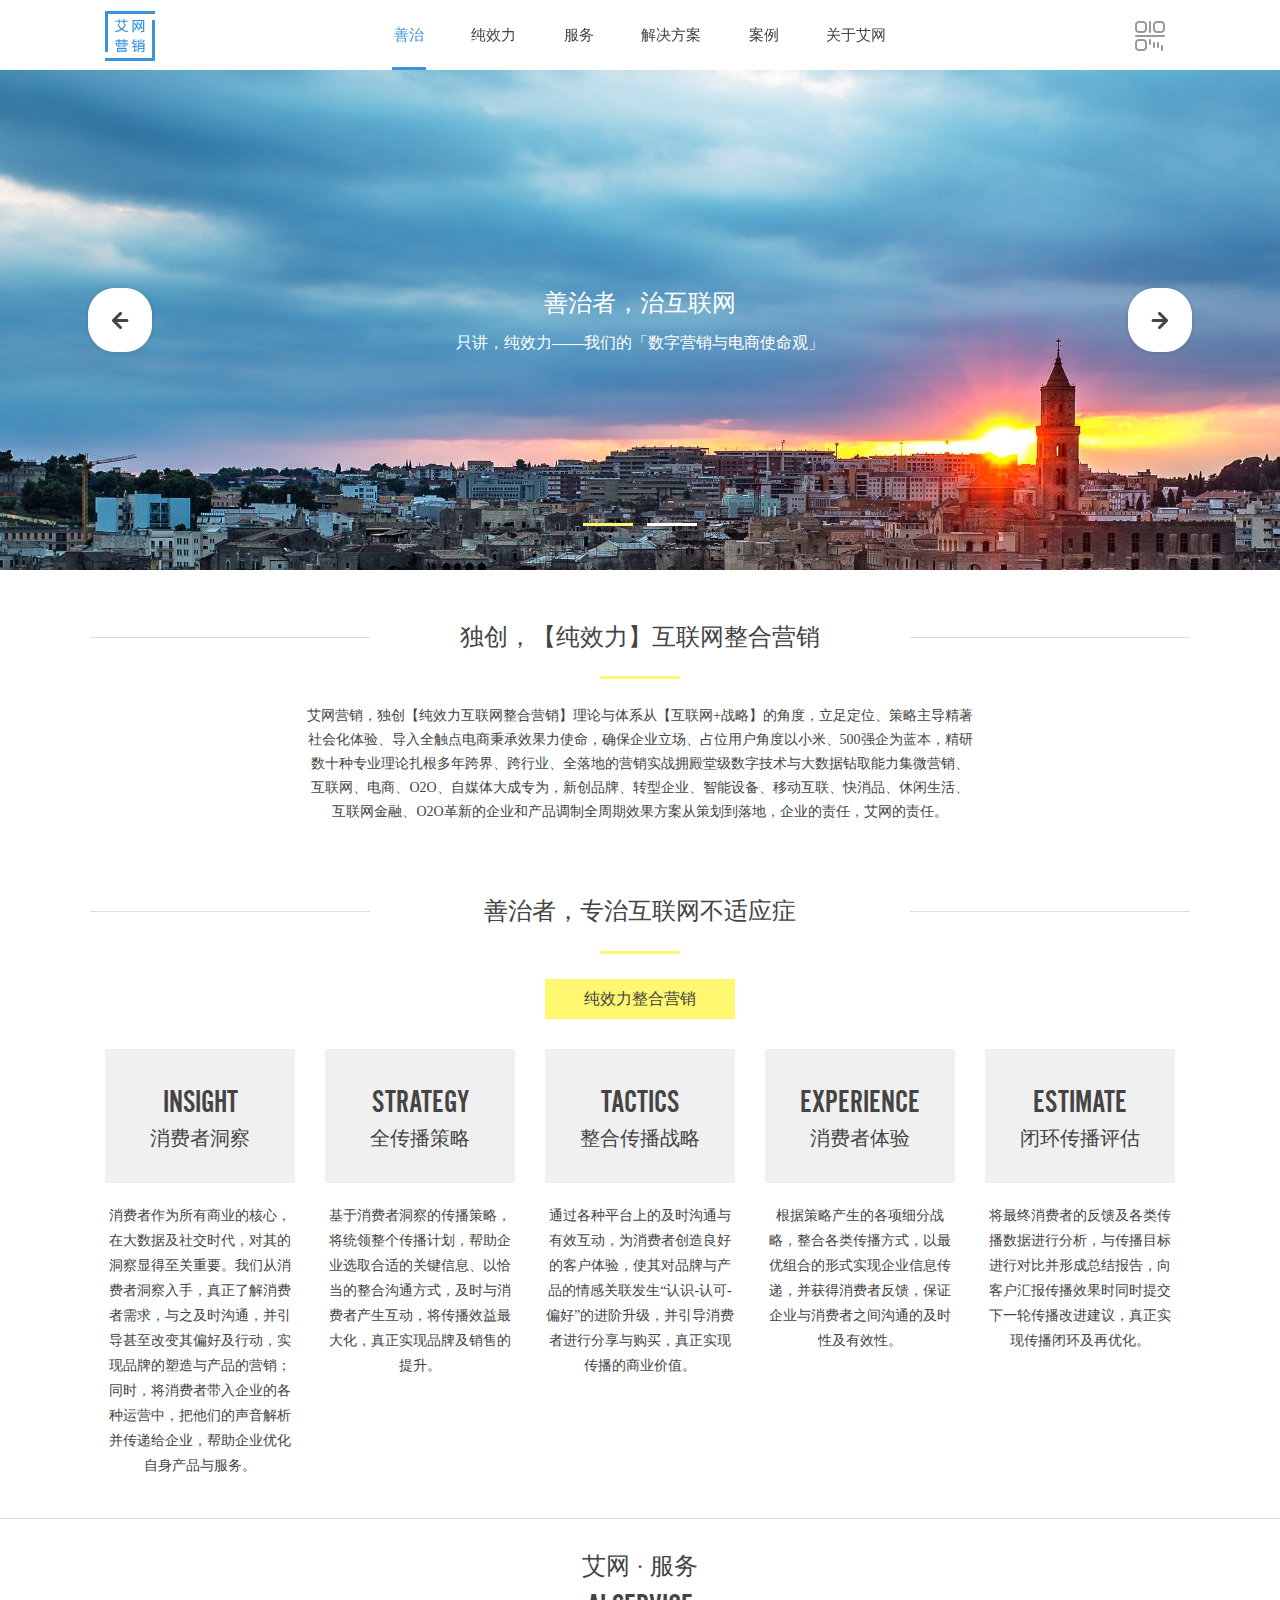
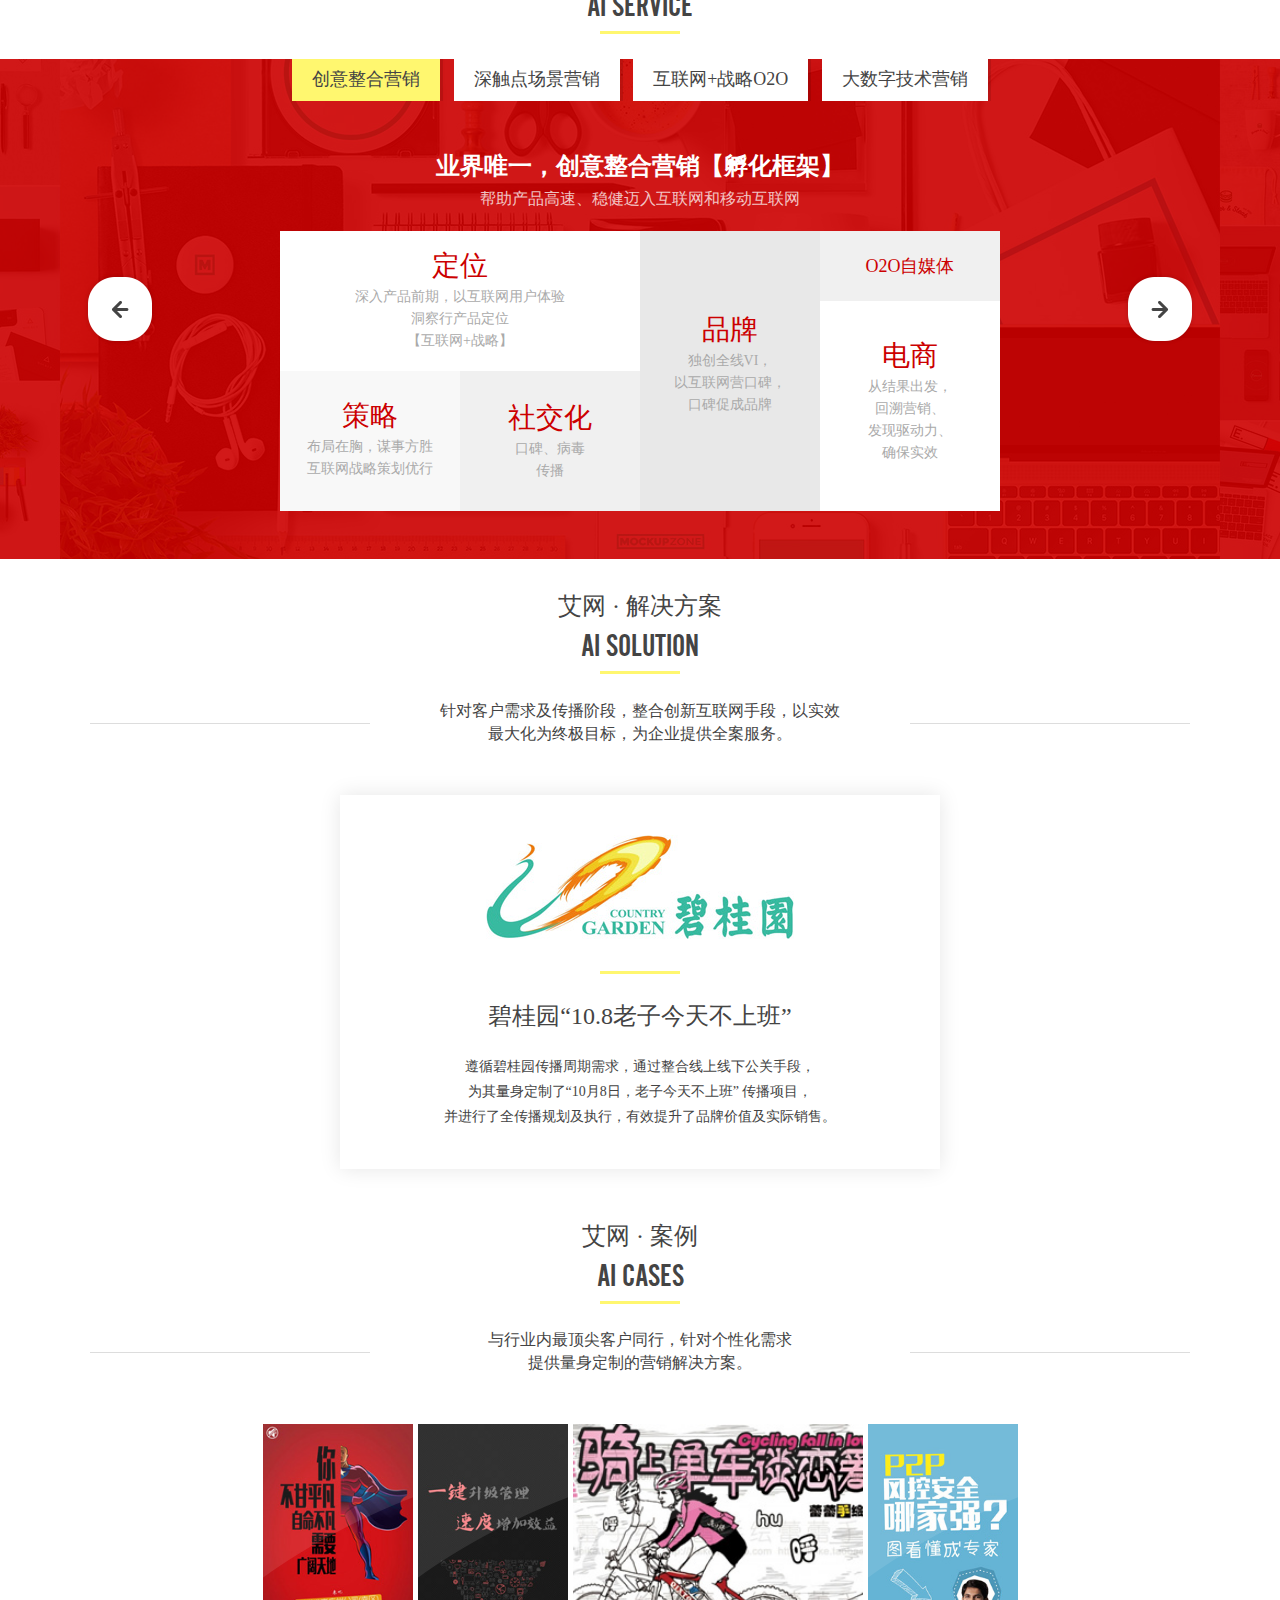
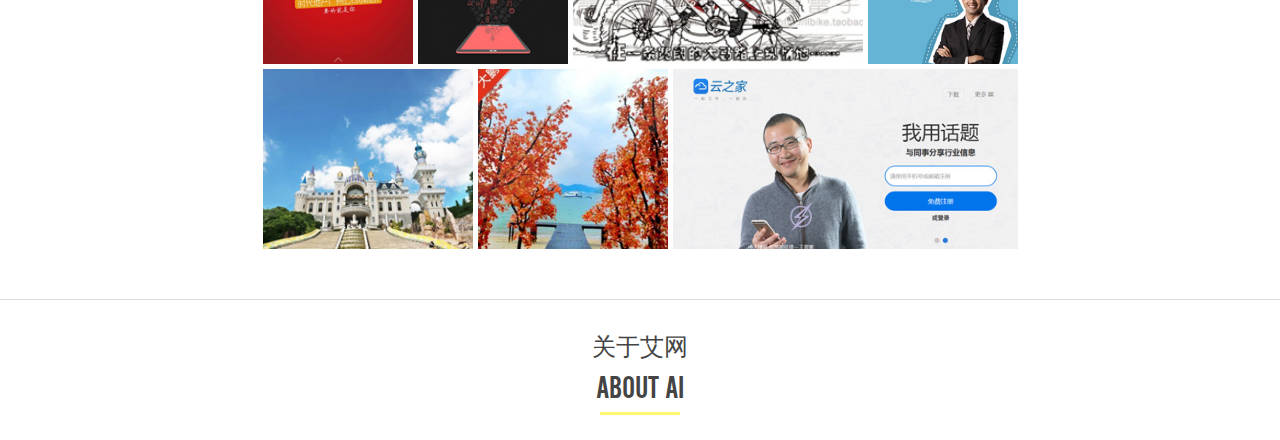
==== commit 9a200f68: "1" ====
--- a/index.html
+++ b/index.html
@@ -479,8 +479,8 @@
 		
 		
 		
-		<div id="ai-about" style="background:#444;">
-			<div class="ganglne" style="padding-top:50px;">
+		<div id="ai-about">
+			<div id="ai-about" class="ganglne" style="border-top:1px solid #DDD;">
 				<div class="tt1">
 					关于艾网
 				</div>
--- a/css/global.css
+++ b/css/global.css
@@ -513,7 +513,7 @@
 	margin-bottom:50px;
 }
 .nmeitm .crv {
-	background:url(img/lgt.png) left top no-repeat;
+	background:url(../img/lgt.png) left top no-repeat;
 	width:100%;
 	height:100%;
 	left:0;
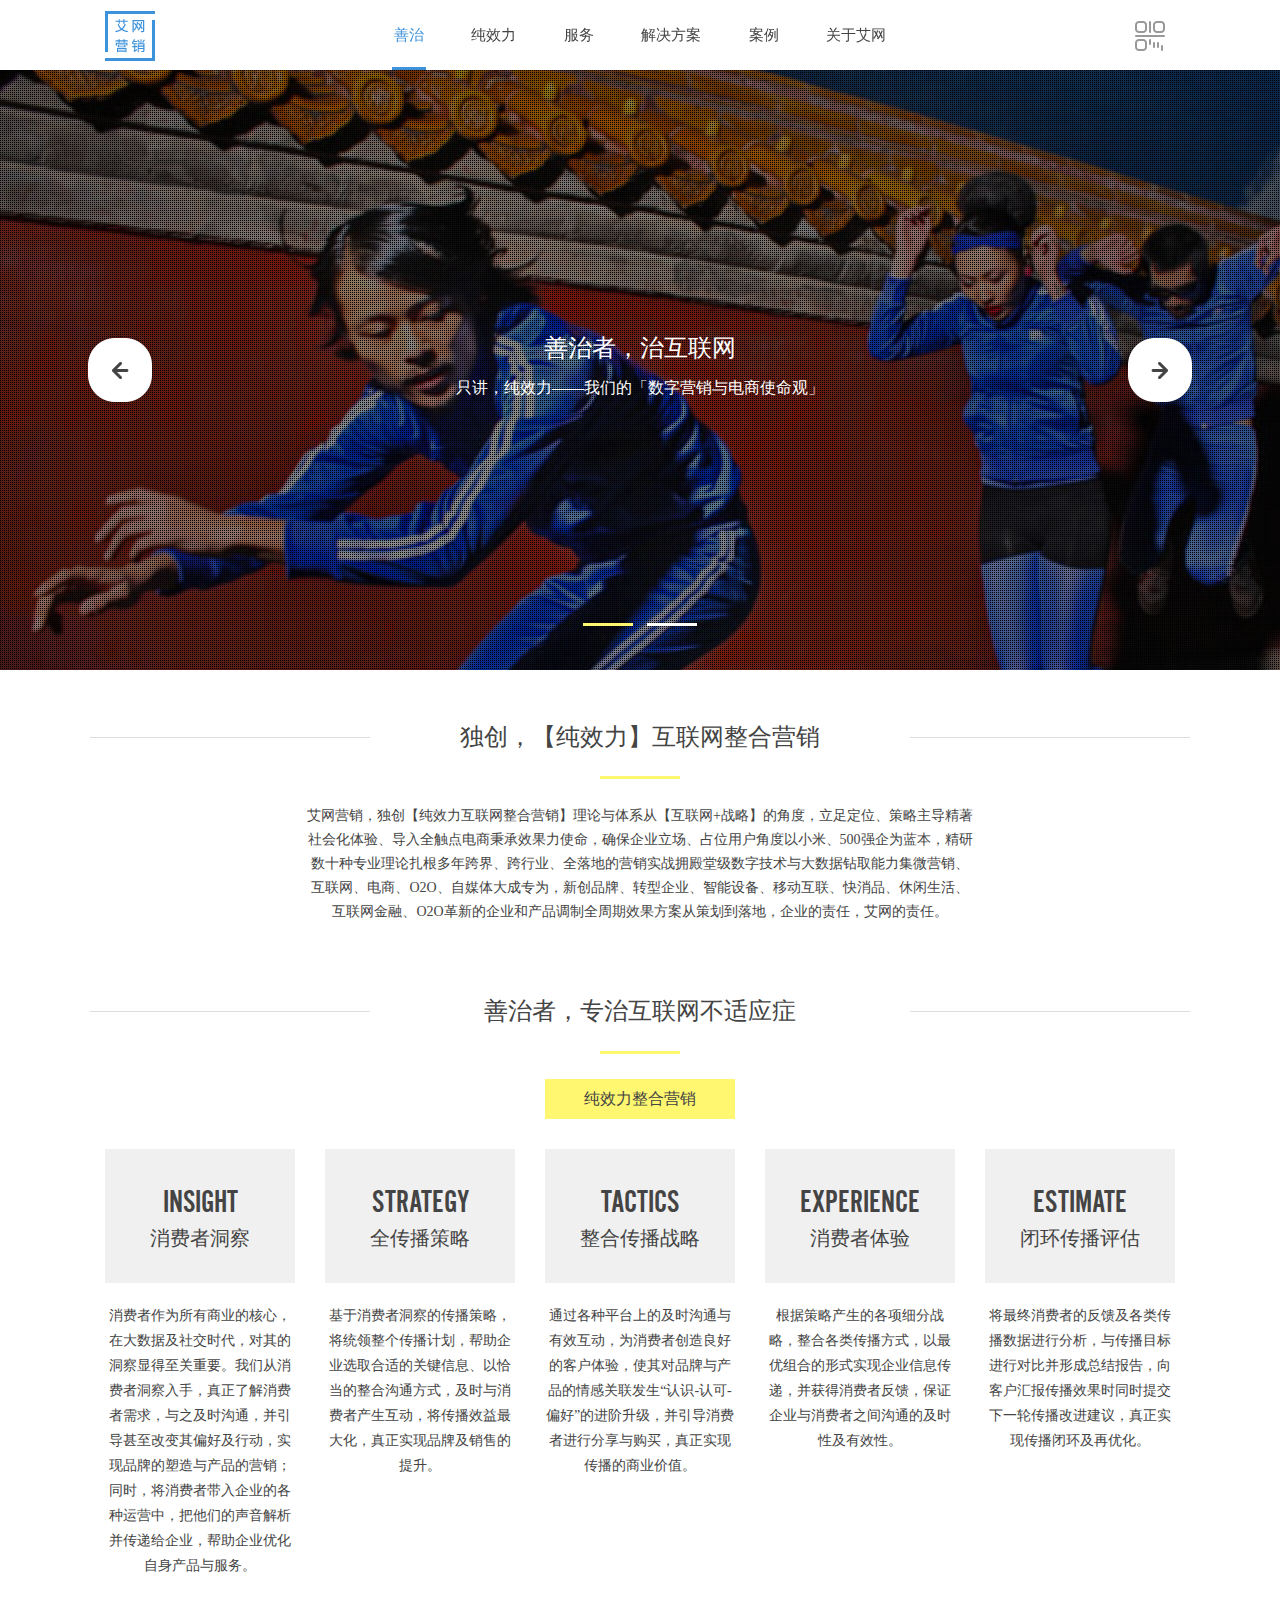
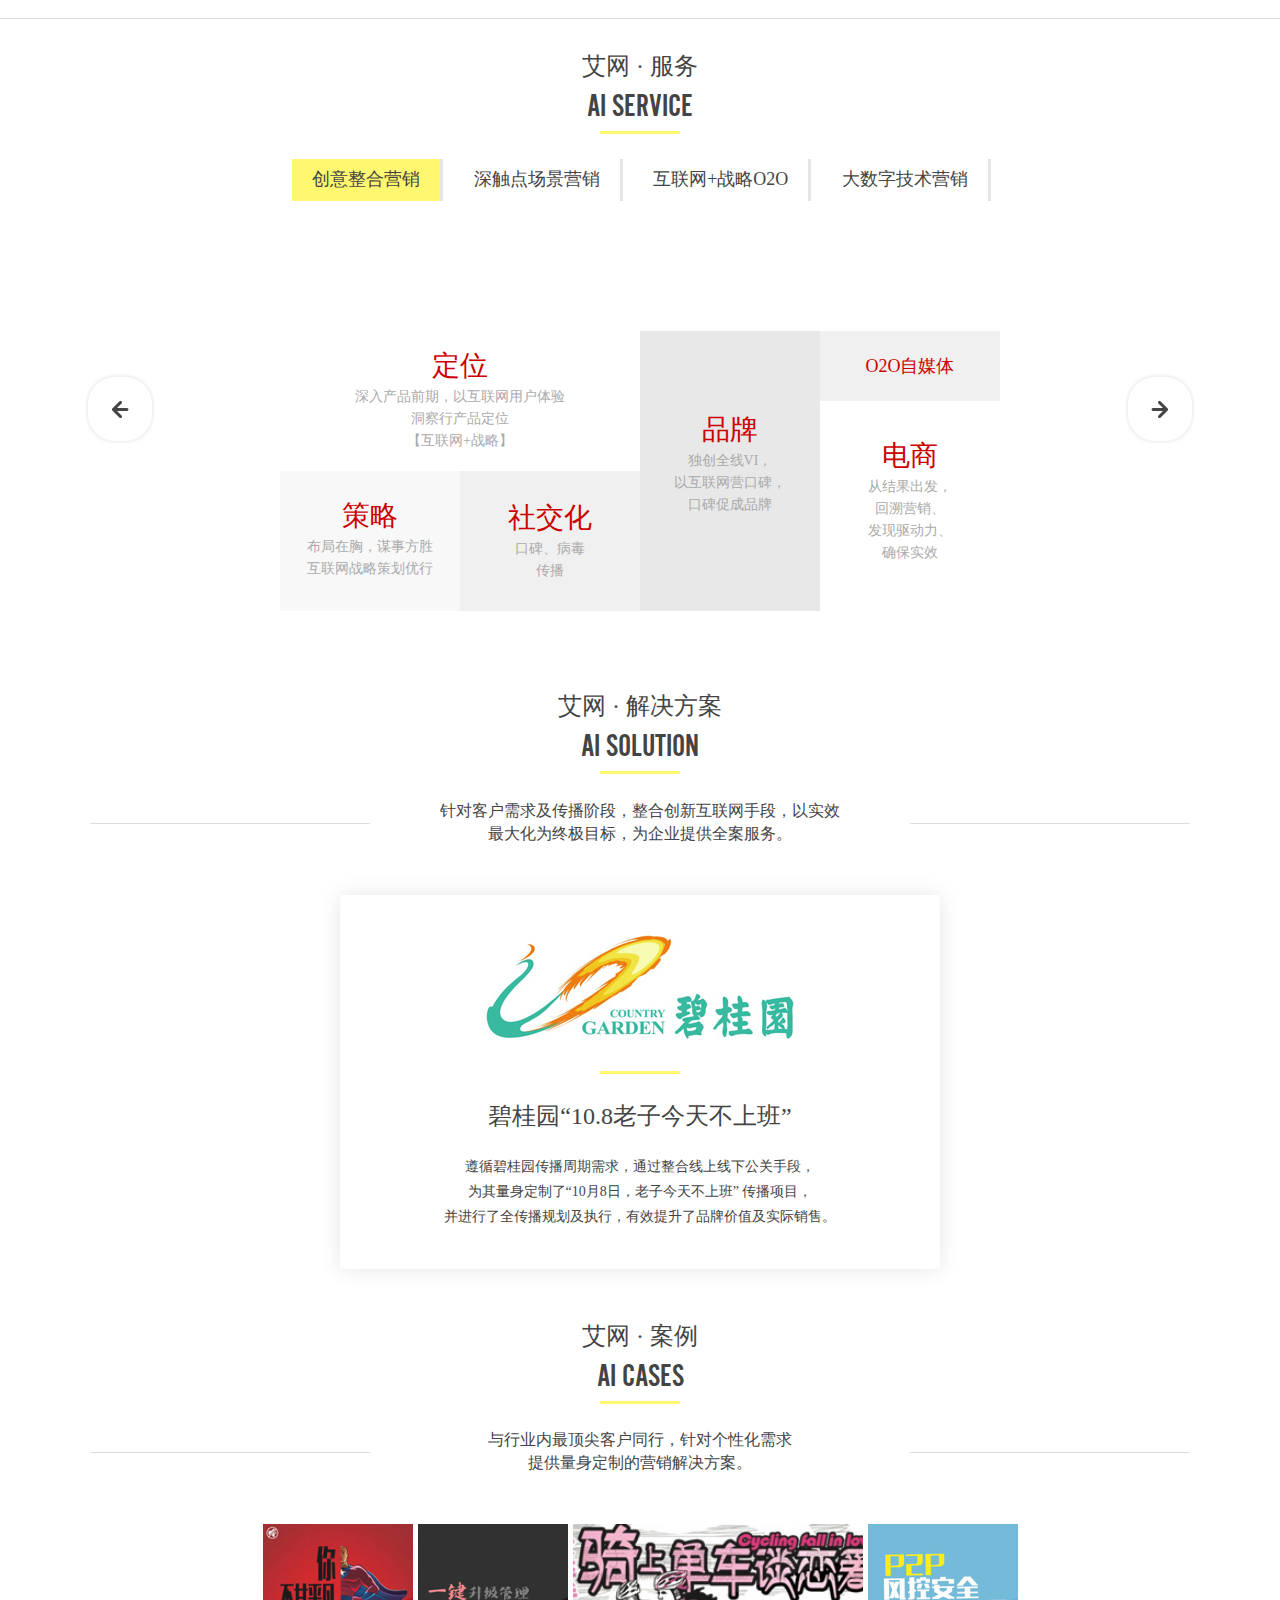
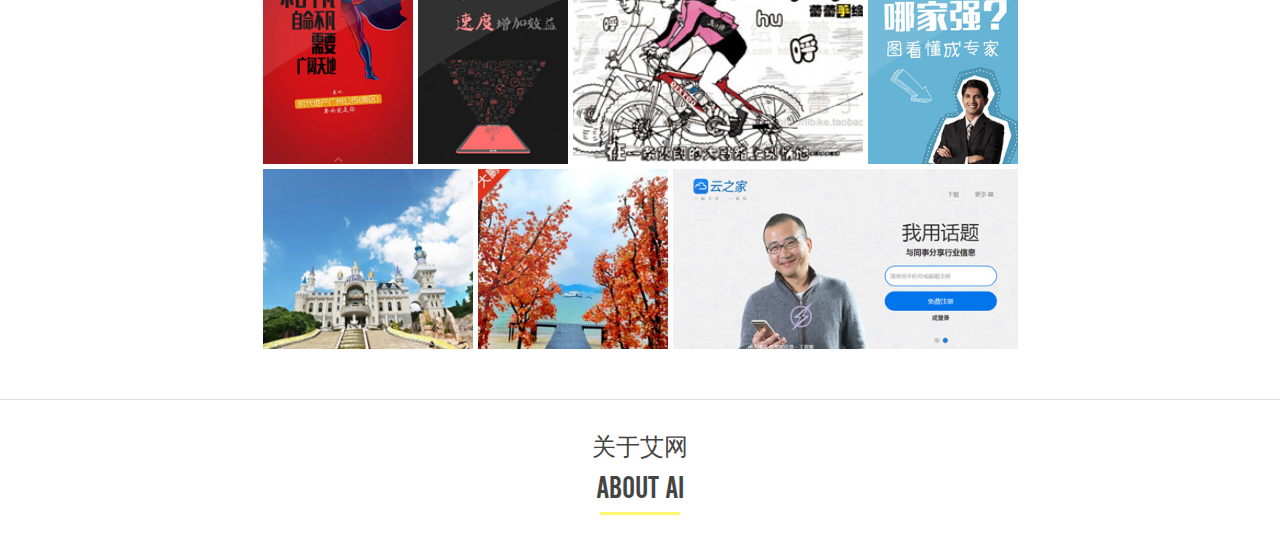
==== commit c6bd48e7: "1" ====
--- a/index.html
+++ b/index.html
@@ -34,14 +34,15 @@
 				</div>
 			</div>
 		</div>
-		<div class="cst-space" id="ai-shanzhi">
+		<div class="cst-space" id="ai-shanzhi" style="height:600px;background-image:url(img/project_12h.jpg);background-size: cover;background-attachment: fixed;">
+			<div style="background:url(img/overlay-pattern.png);z-index:0;width:100%;height:100%;position:absolute;"></div>
 			<div class="sid-bts lt"></div>
 			<div class="sid-bts rt"></div>
 			<div class="btc-lst">
 				<div class="itm selected"></div>
 				<div class="itm"></div>
 			</div>
-			<div class="gall-wp ind-3e">
+			<div class="gall-wp ind-3e" style="background:none;">
 				<div class="gall-list">
 					<div class="gall-itm">
 						<div class="dmi-t1">善治者，治互联网</div>
@@ -171,7 +172,7 @@
 				<div class="itm">大数字技术营销</div>
 			</div>
 
-			<div class="gall-wp ind-3e" style="background-image:url(img/bbg03.jpg)">
+			<div class="gall-wp ind-3e" style="background-image:url(img/bg_about01.png);background-size: cover;background-attachment: fixed;">
 				<div class="gall-list">
 					<div class="gall-itm gl1">
 						<div class="jitx1">业界唯一，创意整合营销【孵化框架】</div>
--- a/css/global.css
+++ b/css/global.css
@@ -185,20 +185,12 @@
 	overflow: hidden;
 }
 #service-block .gl1 {
-	background-image: none;
-	background-color: rgba(205, 0, 0, .9);
 }
 #service-block .gl2 {
-	background-image: none;
-	background-color: rgba(255, 255, 255, .9);
 }
 #service-block .gl3 {
-	background-image: none;
-	background-color: rgba(54, 108, 216, .9);
 }
 #service-block .gl4 {
-	background-image: none;
-	background-color: rgba(255, 132, 0, .9);
 }
 .btc-lst {
 	height: 8px;
@@ -263,7 +255,7 @@
 	font-size: 24px;
 	text-align: center;
 	margin-bottom: 10px;
-	margin-top: 215px;
+	margin-top: 260px;
 }
 .dmi-t2,
 .dmi-t4 {
@@ -273,7 +265,7 @@
 	text-align: center;
 }
 .dmi-t3 {
-	margin-top: 160px;
+	margin-top: 220px;
 }
 .dmi-t6 {
 	width: 50px;
@@ -451,11 +443,11 @@
 	color: #aaa;
 }
 .gl2 .jitx1 {
-	color: #444;
+	/*color: #444;*/
 }
 .gl2 .jitx2 {
-	color: #666;
-	color: rgba(0, 0, 0, .5);
+	/*color: #666;*/
+	/*color: rgba(0, 0, 0, .5);*/
 }
 .gl3 .colfublk .blk .tt {
 	color: #3C92DB;
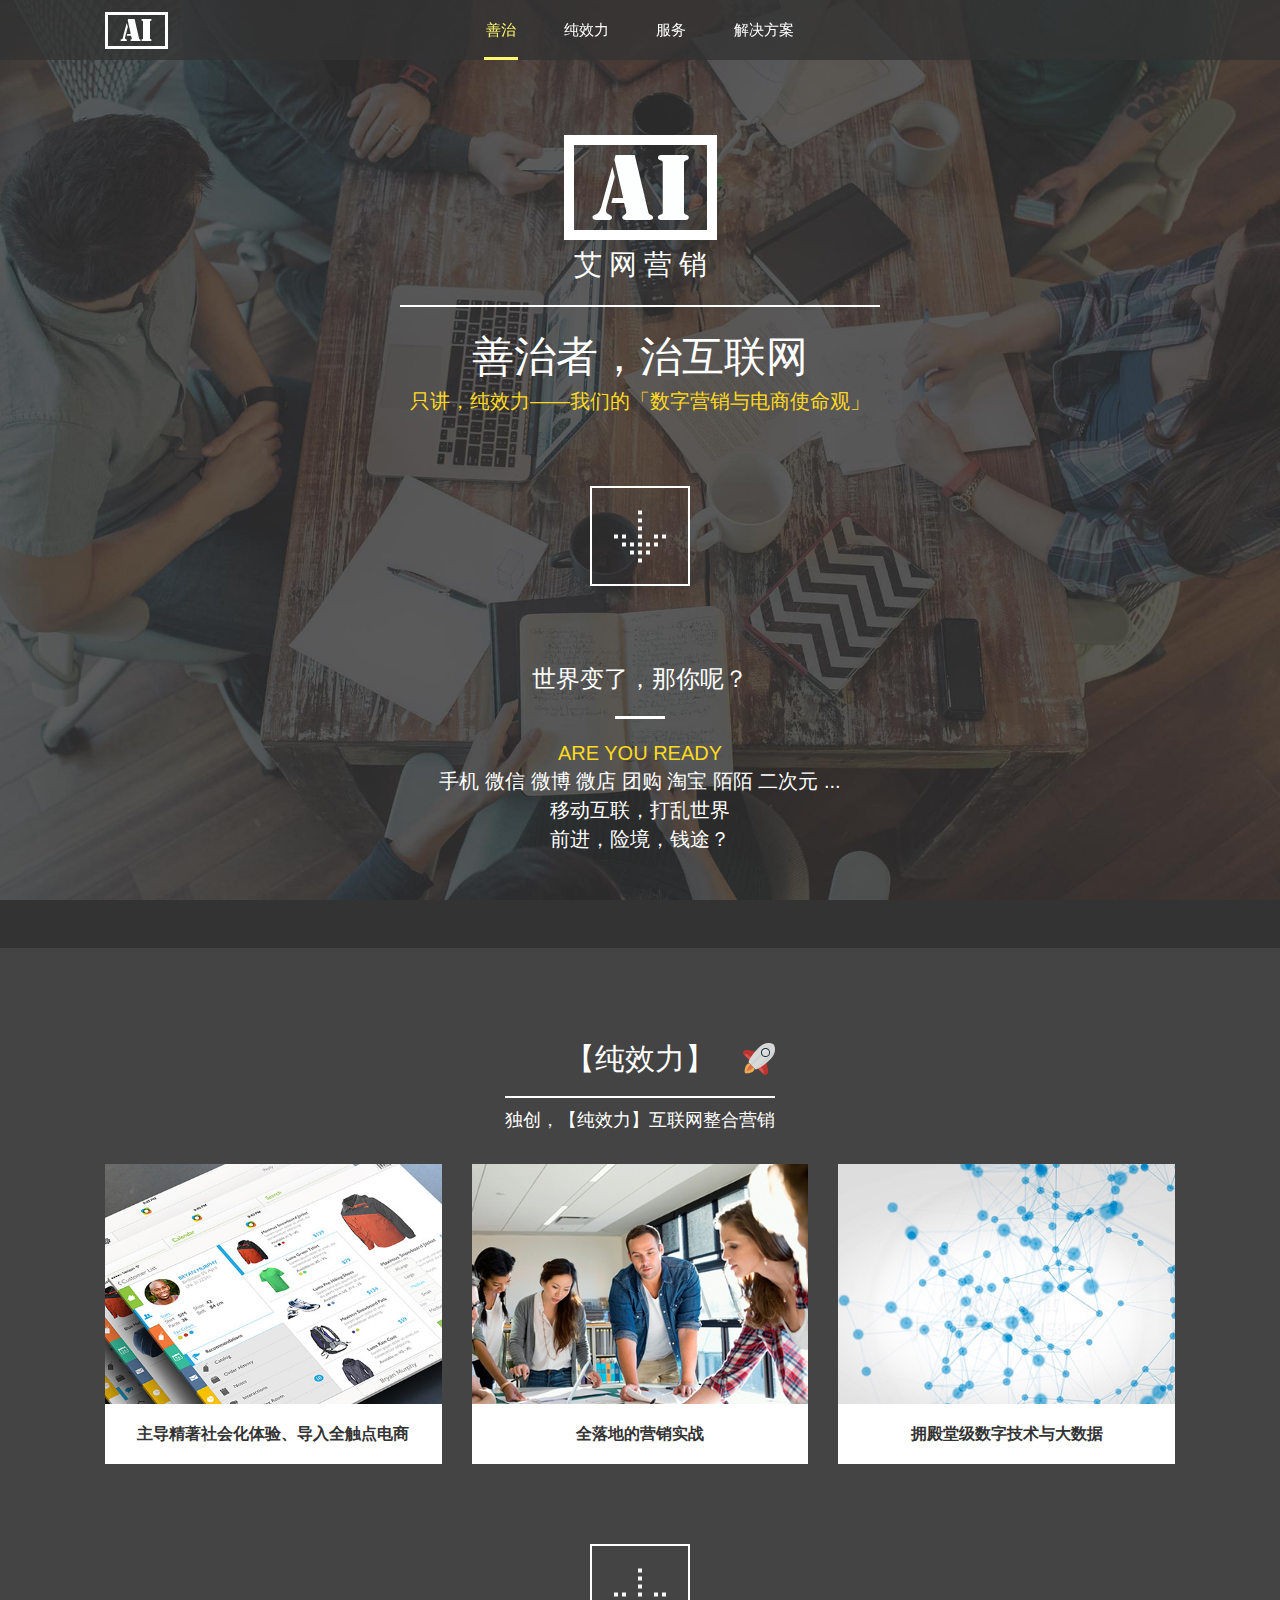
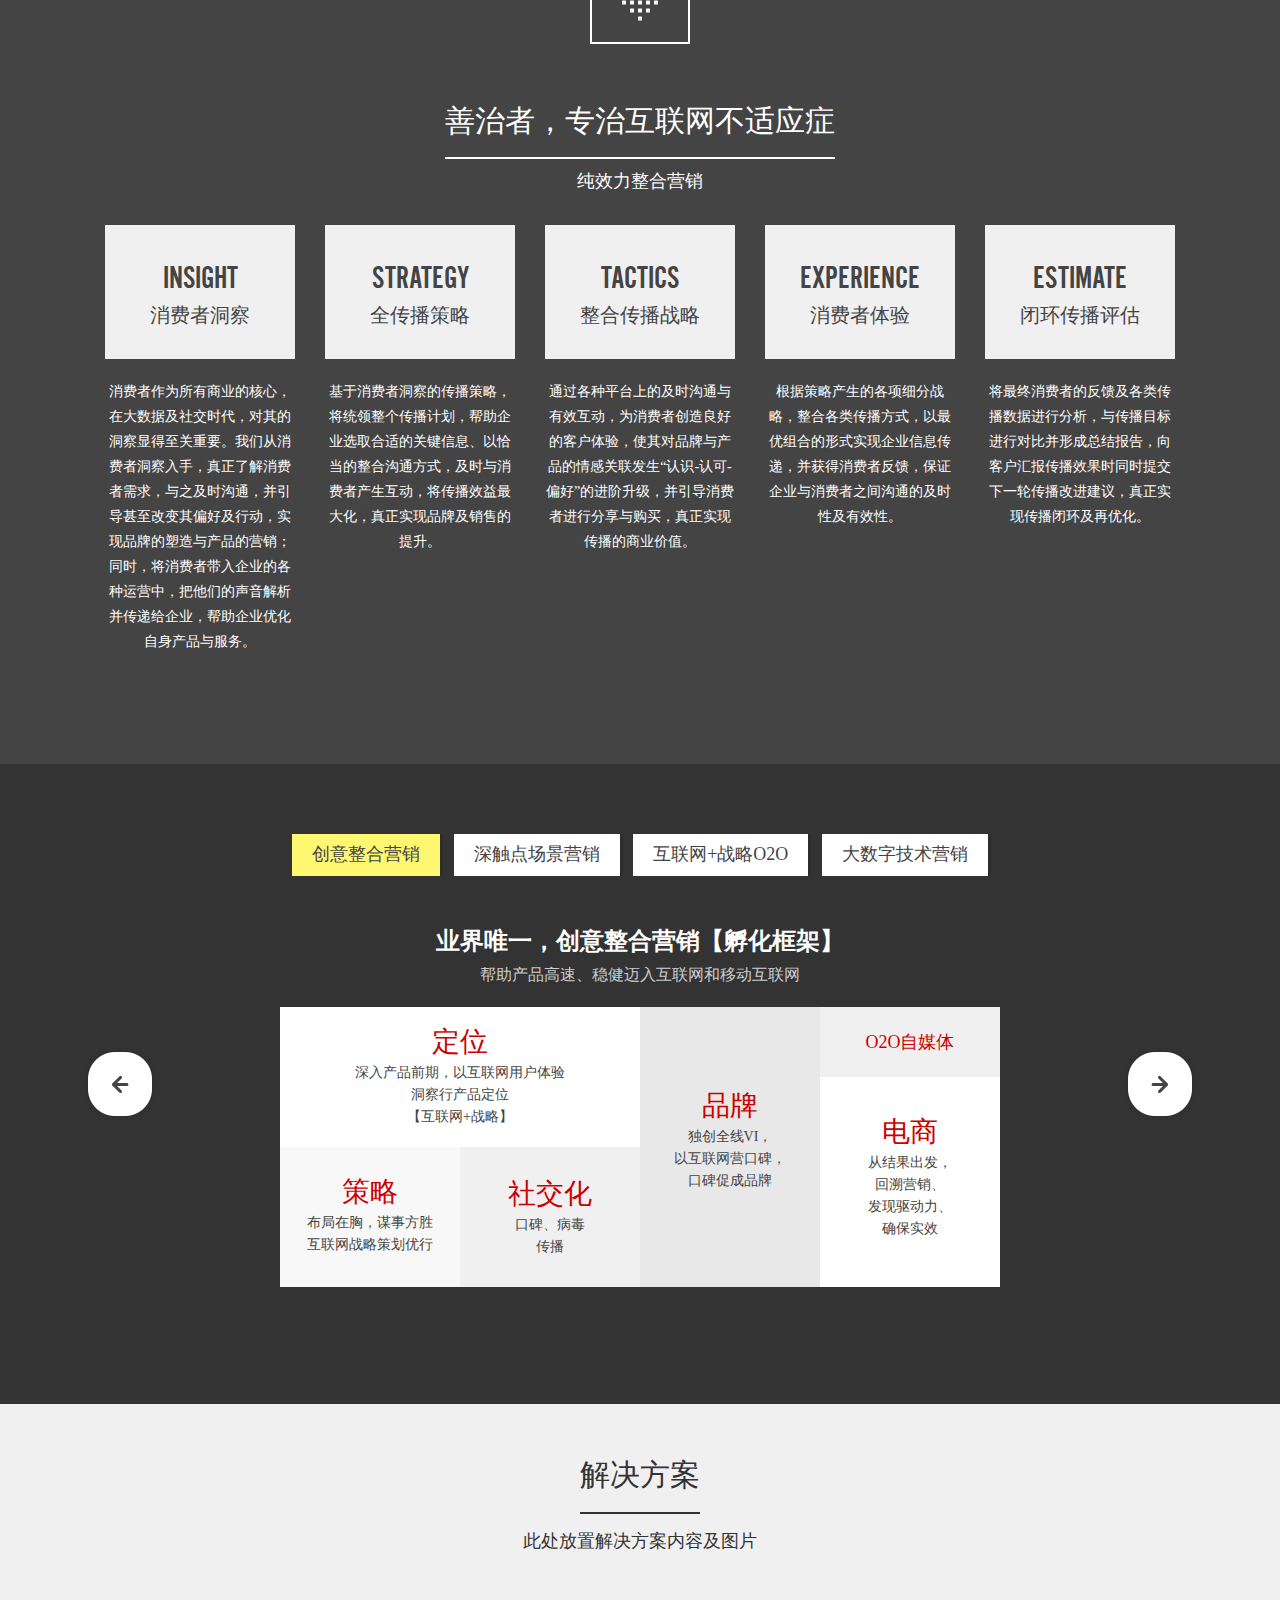
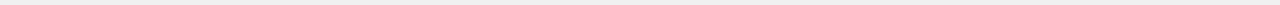
==== commit a18f59f4: "1" ====
--- a/index.html
+++ b/index.html
@@ -5,7 +5,7 @@
 		<meta charset="utf-8" />
 		<meta http-equiv="X-UA-Compatible" content="IE=edge">
 		<meta name="viewport" content="width=device-width, initial-scale=1">
-		<title></title>
+		<title>AI艾网营销</title>
 		<link href="css/bootstrap.css" rel="stylesheet">
 		<link href="css/global.css" rel="stylesheet">
 		<!-- jQuery (necessary for Bootstrap's JavaScript plugins) -->
@@ -15,489 +15,496 @@
 
 	<body>
 		<style>
+			.chapter {
+				background:url(img/bg01.jpg) center center no-repeat;
+				background-attachment: fixed;
+				background-size: cover;
+			}
+			.chapter01 {
+			}
+			.chapter02 {
+			}
+			.mw-cks, .mw-ico {
+				width:24px;
+				height:24px;
+				background:url(img/m-checked.png) center center no-repeat;
+				position:absolute;
+				right:15px;
+				top:50%;
+				margin-top:-12px;
+			}
+			.mw-ico {
+				right:auto;
+				left:15px;
+				width:32px;
+				height:32px;
+				margin-top:-16px;
+				background-image:url(img/mw-pc.png);
+			}
+			.mw-ico.ios {
+				background-image: url(img/mw-ios.png);
+			}
+			.mw-ico.and {
+				background-image: url(img/mw-and.png);
+			}
+			.mw-ico.wx {
+				background-image: url(img/mw-wx.png);
+			}
+			
+			
+			
+			.gei-itm {
+				font-size:30px;
+				font-family: AlternateGotNo2D;
+				font-weight:lighter;
+				border:2px solid #FFF;
+				margin:0 auto 5px auto;
+				width:480px;
+				height:60px;
+				line-height:60px;
+			}
+			.lp-acc {
+				background:url(img/Laptop_Rocket.png) right 5px no-repeat;
+				
+			}
+			.lp-acc.nb {
+				background:none !important;
+				
+			}
 		</style>
-		<div id="topfix">
+		<div class="topfix">
 			<div class="container">
 				<div class="row">
 					<div class="col-xs-12">
 						<div class="tc">
-							<a href="javascript:void(0)" id="toplogo">欢迎选择艾网营销</a>
-							<a href="javascript:void(0)" id="qrbtn"></a>
-							<a href="javascript:void(0)" class="mitm selected" rel="ai-shanzhi">善治</a>
-							<a href="javascript:void(0)" class="mitm" rel="ai-chunxiaoli">纯效力</a>
-							<a href="javascript:void(0)" class="mitm" rel="ai-service">服务</a>
-							<a href="javascript:void(0)" class="mitm" rel="ai-solution">解决方案</a>
-							<a href="javascript:void(0)" class="mitm" rel="ai-cases">案例</a>
-							<a href="javascript:void(0)" class="mitm" rel="ai-about">关于艾网</a>
+							<a href="javascript:void(0)" class="toplogo">欢迎来到 AI艾网营销</a>
+							<a href="javascript:void(0)" class="mitm selected" rel="zo-about">善治</a>
+							<a href="javascript:void(0)" class="mitm" rel="zo-jisu">纯效力</a>
+							<a href="javascript:void(0)" class="mitm" rel="zo-tech">服务</a>
+							<a href="javascript:void(0)" class="mitm" rel="zo-go">解决方案</a>
 						</div>
 					</div>
 				</div>
 			</div>
 		</div>
-		<div class="cst-space" id="ai-shanzhi" style="height:600px;background-image:url(img/project_12h.jpg);background-size: cover;background-attachment: fixed;">
-			<div style="background:url(img/overlay-pattern.png);z-index:0;width:100%;height:100%;position:absolute;"></div>
-			<div class="sid-bts lt"></div>
-			<div class="sid-bts rt"></div>
-			<div class="btc-lst">
-				<div class="itm selected"></div>
-				<div class="itm"></div>
-			</div>
-			<div class="gall-wp ind-3e" style="background:none;">
-				<div class="gall-list">
-					<div class="gall-itm">
-						<div class="dmi-t1">善治者，治互联网</div>
-						<div class="dmi-t2">只讲，纯效力——我们的「数字营销与电商使命观」</div>
-					</div>
-					<div class="gall-itm">
-
-						<div class="dmi-t3">世界变了，那你呢？</div>
-						<div class="dmi-t6"></div>
-						<div class="dmi-t5">ARE YOU READY</div>
-						<div class="dmi-t4">
-							手机 微信 微博 微店 团购 淘宝 陌陌 二次元 ...
-							<br/> 移动互联，打乱世界
-							<br/> 前进，险境，钱途？
+		<div class="chapter chapter01 zo-about" style='padding-top:60px'>
+			<div class="wpx">
+				<div class="tc" style="padding:75px 0;">
+					<div style="background:url(img/logo-big.png) center top no-repeat;width:153px;padding-top:110px;display:inline-block;text-align:center;font-size:28px;">
+						艾 网 营 销
+					</div>
+					<div class="song" style="width:480px;margin:20px auto 0 auto;padding:20px 0;border-top:2px solid #FFF;">
+						<span style="font-size:42px;font-family: microsoft yahei;">善治者，治互联网</span>
+						<br/><span style="color: #FFDA21;">只讲，纯效力——我们的「数字营销与电商使命观」</span>
+					</div>
+					<div class="tc">
+						<span class="down-arrw"></span>
+					</div>
+					<div class="song" style="width:480px;margin:0 auto;padding:20px 0;">
+						<span style="font-size:24px;font-family: microsoft yahei;">世界变了，那你呢？</span>
+						<br/>
+						<span style="width:50px;height:3px;background:#FFF;display:block;margin:20px auto;"></span>
+						<span style="color: #FFDA21;">ARE YOU READY</span>
+						<br />
+						<span>手机 微信 微博 微店 团购 淘宝 陌陌 二次元 ... </span>
+						<br />
+						<span>移动互联，打乱世界</span>
+						<br />
+						<span>前进，险境，钱途？</span>
+					</div>
+				</div>
+			</div>
+		</div>
+		<div class="zo-jisu cbg">
+			<div class="tc">
+				<span class="lp-tt lp-acc">
+					【纯效力】
+				</span>
+				<div class="song" style="font-size:18px;padding-top:10px;">
+					独创，【纯效力】互联网整合营销
+				</div>
+			</div>
+			<div class="container" style="margin-top:30px;">
+				<div class="row">
+					<div class="col-xs-4 cmmblock">
+						<div class="wmp1">
+							<div class="wmp2">
+								<div class="tt">
+									<div class="i">主导精著社会化体验、导入全触点电商</div>
+								</div>
+								<div class="cont">
+									<div class="gpbt">
+										艾网营销，独创【纯效力互联网整合营销】理论与体系从【互联网+战略】的角度，立足定位、策略主导精著社会化体验、导入全触点电商
+
+									</div>
+
+									<!--<div class="acc">加速度 +3</div>-->
+								</div>
+							</div>
 						</div>
 
 					</div>
 
+					<div class="col-xs-4 cmmblock">
+						<div class="wmp1" style="background-image:url(img/fl02.jpg);">
+							<div class="wmp2">
+								<div class="tt">
+									<div class="i">全落地的营销实战</div>
+								</div>
+								<div class="cont">
+									<div class="gpbt">
+										秉承效果力使命，确保企业立场、占位用户角度以小米、500强企业为蓝本，精研数十种专业理论扎根多年跨界、跨行业、全落地的营销实战
+									</div>
+
+									<!--<div class="acc">加速度 +4</div>-->
+								</div>
+							</div>
+						</div>
+
+					</div>
+
+					<div class="col-xs-4 cmmblock">
+						<div class="wmp1" style="background-image:url(img/fl03.jpg);">
+							<div class="wmp2">
+								<div class="tt">
+									<div class="i">拥殿堂级数字技术与大数据</div>
+								</div>
+								<div class="cont">
+									<div class="gpbt">
+										拥殿堂级数字技术与大数据钻取能力 集微营销、互联网、电商、O2O、自媒体大成 专为，新创品牌、转型企业、智能设备、移动互联、 快消品、休闲生活、互联网金融、O2O革新 的企业和产品调制全周期效果方案 从策划到落地，企业的责任，艾网的责任
+									</div>
+
+									<!--<div class="acc">加速度 +5</div>-->
+								</div>
+							</div>
+						</div>
+
+					</div>
+				</div>
+			</div>
+
+			<div class="tc">
+				<span class="down-arrw"></span>
+			</div>
+
+			<div class="tc">
+				<span class="lp-tt">
+					善治者，专治互联网不适应症
+				</span>
+				<div class="song" style="font-size:18px;padding-top:10px;">
+					纯效力整合营销
+				</div>
+			</div>
+			<div class="container" style="margin-top:30px;">
+				<div class="row">
+					<div class="col-xs-12">
+						<div class="nabde">
+							<div class="itm">
+								<div class="tt">
+									<div class="t1">INSIGHT</div>
+									<div class="t2">消费者洞察</div>
+								</div>
+								<div class="ctx">
+									消费者作为所有商业的核心，在大数据及社交时代，对其的洞察显得至关重要。我们从消费者洞察入手，真正了解消费者需求，与之及时沟通，并引导甚至改变其偏好及行动，实现品牌的塑造与产品的营销；同时，将消费者带入企业的各种运营中，把他们的声音解析并传递给企业，帮助企业优化自身产品与服务。
+								</div>
+							</div>
+
+							<div class="itm">
+								<div class="tt">
+									<div class="t1">STRATEGY</div>
+									<div class="t2">全传播策略</div>
+								</div>
+								<div class="ctx">
+									基于消费者洞察的传播策略，将统领整个传播计划，帮助企业选取合适的关键信息、以恰当的整合沟通方式，及时与消费者产生互动，将传播效益最大化，真正实现品牌及销售的提升。
+								</div>
+							</div>
+
+							<div class="itm">
+								<div class="tt">
+									<div class="t1">TACTICS</div>
+									<div class="t2">整合传播战略</div>
+								</div>
+								<div class="ctx">
+									通过各种平台上的及时沟通与有效互动，为消费者创造良好的客户体验，使其对品牌与产品的情感关联发生“认识-认可-偏好”的进阶升级，并引导消费者进行分享与购买，真正实现传播的商业价值。
+								</div>
+							</div>
+
+							<div class="itm">
+								<div class="tt">
+									<div class="t1">EXPERIENCE</div>
+									<div class="t2">消费者体验</div>
+								</div>
+								<div class="ctx">
+									根据策略产生的各项细分战略，整合各类传播方式，以最优组合的形式实现企业信息传递，并获得消费者反馈，保证企业与消费者之间沟通的及时性及有效性。
+								</div>
+							</div>
+
+							<div class="itm last">
+								<div class="tt">
+									<div class="t1">ESTIMATE</div>
+									<div class="t2">闭环传播评估</div>
+								</div>
+								<div class="ctx">
+									将最终消费者的反馈及各类传播数据进行分析，与传播目标进行对比并形成总结报告，向客户汇报传播效果时同时提交下一轮传播改进建议，真正实现传播闭环及再优化。
+								</div>
+							</div>
+
+						</div>
+
+					</div>
+
 				</div>
 			</div>
 		</div>
-		<div class="container" id="ai-chunxiaoli">
-			<div class="row lltt">
-				<div class="col-xs-12 tc">
-					<span class="ttx">独创，【纯效力】互联网整合营销</span>
-					<div class="ltl"></div>
-					<div class="ltr"></div>
-					<div class="short-h-l"></div>
-				</div>
-			</div>
-			<div class="row">
-				<div class="col-xs-12">
-					<div class="mbodcont">
-						艾网营销，独创<span>【纯效力互联网整合营销】</span>理论与体系从【互联网+战略】的角度，立足定位、策略主导精著社会化体验、导入全触点电商秉承效果力使命，确保企业立场、占位用户角度以小米、500强企为蓝本，精研数十种专业理论扎根多年跨界、跨行业、全落地的营销实战拥殿堂级数字技术与大数据钻取能力集微营销、互联网、电商、O2O、自媒体大成专为，新创品牌、转型企业、智能设备、移动互联、快消品、休闲生活、互联网金融、O2O革新的企业和产品调制全周期效果方案从策划到落地，企业的责任，艾网的责任。
-					</div>
-				</div>
-			</div>
-
+		<div class="chapter chapter02 zo-tech" style="background-image:url(img/bg02.jpg)">
+			<div style="text-align:center;">
+				
+				<div class="cst-space" id="service-block">
+					<div class="sid-bts lt"></div>
+					<div class="sid-bts rt"></div>
+					<div class="btc-lst">
+						<div class="itm selected">创意整合营销</div>
+						<div class="itm">深触点场景营销</div>
+						<div class="itm">互联网+战略O2O</div>
+						<div class="itm">大数字技术营销</div>
+					</div>
+
+					<div class="gall-wp ind-3e" style="background-image:url(img/bg_about01.png);background-size: cover;background-attachment: fixed;">
+						<div class="gall-list">
+							<div class="gall-itm gl1">
+								<div class="jitx1">业界唯一，创意整合营销【孵化框架】</div>
+								<div class="jitx2">帮助产品高速、稳健迈入互联网和移动互联网</div>
+								<div class="colfublk">
+									<div class="blk blk2">
+										<div class="wp">
+											<div class="tt">定位</div>
+											<div class="stt">深入产品前期，以互联网用户体验
+												<br/>洞察行产品定位
+												<br/>【互联网+战略】</div>
+										</div>
+									</div>
+									<div class="blk blk3" style="top:140px;background:#F8F8F8;">
+										<div class="wp">
+											<div class="tt" style="margin-top:10px;">策略</div>
+											<div class="stt">布局在胸，谋事方胜
+												<br/>互联网战略策划优行</div>
+										</div>
+									</div>
+									<div class="blk blk3" style="left:180px;top:140px;background:#F0F0F0;">
+										<div class="wp">
+											<div class="tt" style="margin-top:12px;">社交化</div>
+											<div class="stt">口碑、病毒
+												<br/>传播</div>
+										</div>
+									</div>
+									<div class="blk blk4" style="left:360px;background:#E8E8E8;">
+										<div class="wp">
+											<div class="tt" style="margin-top:64px;">品牌</div>
+											<div class="stt">独创全线VI，
+												<br/> 以互联网营口碑，
+												<br/> 口碑促成品牌
+											</div>
+										</div>
+									</div>
+									<div class="blk blk1" style="left:auto;right:0;background:#F0F0F0;">
+										<div class="wp">
+											<div class="tt" style="font-size:18px;margin-top:8px;">O2O自媒体</div>
+										</div>
+									</div>
+									<div class="blk blk5" style="left:auto;right:0;top:70px;background:#FFF;">
+										<div class="wp">
+											<div class="tt" style="margin-top:20px;">电商</div>
+											<div class="stt">从结果出发，
+												<br/> 回溯营销、
+												<br/> 发现驱动力、
+												<br /> 确保实效
+											</div>
+										</div>
+									</div>
+								</div>
+							</div>
+							<div class="gall-itm gl2">
+
+								<div class="jitx1">有用户的地方，就是一个场景</div>
+								<div class="jitx2">了解他，搞定他——与用户的恋爱必须洞房</div>
+								<div class="colfublk dark">
+									<div class="blk blk2">
+										<div class="wp">
+											<div class="tt" style="margin-top:8px;">全电商</div>
+											<div class="stt">聚力微商，利用平台电商，巧借渠道做效果
+												<br/>【互联网+战略】</div>
+										</div>
+									</div>
+									<div class="blk blk3" style="top:140px;background:#383838;">
+										<div class="wp">
+											<div class="tt" style="margin-top:30px;">视频营销</div>
+										</div>
+									</div>
+									<div class="blk blk3" style="left:180px;top:140px;background:#3f3f3f;">
+										<div class="wp">
+											<div class="tt" style="margin-top:28px;font-size:20px;">微信营销&amp;微博营销</div>
+										</div>
+									</div>
+									<div class="blk blk4" style="left:360px;background:#303030;">
+										<div class="wp">
+											<div class="tt" style="margin-top:64px;">社会化营销</div>
+											<div class="stt">桥接社会化基因，
+												<br/> 产品、营销、销售全程趣味
+											</div>
+										</div>
+									</div>
+									<div class="blk blk3" style="left:auto;right:0;background:#202020;">
+										<div class="wp">
+											<div class="tt" style="font-size:18px;margin-top:15px;margin-bottom:8px;">互联网战略O2O</div>
+											<div class="stt">重构商业模式和运作流程，体验带动实效销售</div>
+										</div>
+									</div>
+									<div class="blk blk3" style="left:auto;right:0;top:140px;background:#282828;">
+										<div class="wp">
+											<div class="tt" style="margin-top:8px;">自传播</div>
+											<div class="stt">
+												聚力微商，利用平台电商，巧借渠道做效果
+											</div>
+										</div>
+									</div>
+								</div>
+
+							</div>
+							<div class="gall-itm gl3">
+
+								<div class="jitx1">纯效力：产业O2O营销</div>
+								<div class="jitx2">当他们仅提供咨询时，我们已经开始了孵化</div>
+								<div class="colfublk dark">
+									<div class="blk blk3" style="background:#F0F0F0;">
+										<div class="wp">
+											<div class="tt" style="margin-top:8px;">创新品牌</div>
+											<div class="stt">从市场到定位，从起步到成熟，懂你、所以成功</div>
+										</div>
+									</div>
+									<div class="blk blk3" style="left:180px;background:#FFF;">
+										<div class="wp">
+											<div class="tt" style="margin-top:8px;">转型企业</div>
+											<div class="stt">用你优势，撬动移动威力，相信跨界爆发力</div>
+										</div>
+									</div>
+									<div class="blk blk3" style="top:140px;background:#F8F8F8;">
+										<div class="wp">
+											<div class="tt" style="margin-top:8px;">互联网金融</div>
+											<div class="stt">P2P是产品亦是传播，定制数字化金融数字化营销</div>
+										</div>
+									</div>
+									<div class="blk blk3" style="left:180px;top:140px;background:#F0F0F0;">
+										<div class="wp">
+											<div class="tt" style="margin-top:8px;">快消品</div>
+											<div class="stt">移动互联再现市场蓝海，先动者、占先机
+											</div>
+										</div>
+									</div>
+
+									<div class="blk blk3" style="left:360px;background:#E8E8E8">
+										<div class="wp">
+											<div class="tt" style="margin-top:8px;">移动互联</div>
+											<div class="stt">唯一研究互联网、移动互联网产品的营销体系</div>
+										</div>
+									</div>
+									<div class="blk blk3" style="left:540px;background:#E0E0E0;">
+										<div class="wp">
+											<div class="tt" style="margin-top:8px;">物业O2O</div>
+											<div class="stt">天生社会化，强化人际关系和生活利益赢战生活</div>
+										</div>
+									</div>
+									<div class="blk blk3" style="left:360px;top:140px;background:#FFF;">
+										<div class="wp">
+											<div class="tt" style="margin-top:8px;">休闲生活</div>
+											<div class="stt">让美好展现，让用户被打动，互联网就是商机</div>
+										</div>
+									</div>
+									<div class="blk blk3" style="left:540px;top:140px;background:#F8F8F8;">
+										<div class="wp">
+											<div class="tt" style="margin-top:8px;">智能设备</div>
+											<div class="stt">市场爆点一触即发，触摸爆点需读懂用户</div>
+										</div>
+									</div>
+								</div>
+
+							</div>
+							<div class="gall-itm gl4">
+
+								<div class="jitx1">企业级大系统技术根基，多重大数据框架</div>
+								<div class="jitx2">从移动端 -- 到H5场景传播 -- 到O2O ...</div>
+								<div class="colfublk dark">
+									<div class="blk blk2">
+										<div class="wp">
+											<div class="tt" style="margin-top:18px;">企业级架构</div>
+											<div class="stt">从诊断、顾问，到解决方案，全球级性能保障</div>
+										</div>
+									</div>
+									<div class="blk blk3" style="top:140px;background:#383838;">
+										<div class="wp">
+											<div class="tt" style="margin-top:8px;">高性能O2O</div>
+											<div class="stt">定制化O2O，专为新商业模式而生</div>
+										</div>
+									</div>
+									<div class="blk blk3" style="left:180px;top:140px;background:#3f3f3f;">
+										<div class="wp">
+											<div class="tt" style="margin-top:8px;">场景与实景</div>
+											<div class="stt">H5场景，结合现场实景游戏，创意无处不在</div>
+										</div>
+									</div>
+
+									<div class="blk blk2" style="left:360px;top:140px;">
+										<div class="wp">
+											<div class="tt" style="margin-top:18px;">商业流程重构</div>
+											<div class="stt">以互联网角度，重建企业新运营与商业模式</div>
+										</div>
+									</div>
+									<div class="blk blk3" style="left:360px;background:#383838;">
+										<div class="wp">
+											<div class="tt" style="margin-top:8px;">精准投放</div>
+											<div class="stt">定量投放与购买，基于大数据的精准投放</div>
+										</div>
+									</div>
+									<div class="blk blk3" style="left:540px;background:#3f3f3f;">
+										<div class="wp">
+											<div class="tt" style="margin-top:8px;">大数据分析</div>
+											<div class="stt">领先的大数据技术多维度价值钻取</div>
+										</div>
+									</div>
+								</div>
+
+							</div>
+						</div>
+					</div>
+				</div>
+
+			</div>
 		</div>
-
-		<div class="container" style="margin-bottom:20px;">
-			<div class="row lltt">
-				<div class="col-xs-12 tc">
-					<span class="ttx">善治者，专治互联网不适应症</span>
-					<div class="ltl"></div>
-					<div class="ltr"></div>
-					<div class="short-h-l"></div>
-				</div>
-			</div>
-			<div class="row">
-				<div class="col-xs-12">
-					<div class="layell">纯效力整合营销</div>
-					<div class="nabde">
-						<div class="itm">
-							<div class="tt">
-								<div class="t1">INSIGHT</div>
-								<div class="t2">消费者洞察</div>
-							</div>
-							<div class="ctx">
-								消费者作为所有商业的核心，在大数据及社交时代，对其的洞察显得至关重要。我们从消费者洞察入手，真正了解消费者需求，与之及时沟通，并引导甚至改变其偏好及行动，实现品牌的塑造与产品的营销；同时，将消费者带入企业的各种运营中，把他们的声音解析并传递给企业，帮助企业优化自身产品与服务。
-							</div>
-						</div>
-
-						<div class="itm">
-							<div class="tt">
-								<div class="t1">STRATEGY</div>
-								<div class="t2">全传播策略</div>
-							</div>
-							<div class="ctx">
-								基于消费者洞察的传播策略，将统领整个传播计划，帮助企业选取合适的关键信息、以恰当的整合沟通方式，及时与消费者产生互动，将传播效益最大化，真正实现品牌及销售的提升。
-							</div>
-						</div>
-
-						<div class="itm">
-							<div class="tt">
-								<div class="t1">TACTICS</div>
-								<div class="t2">整合传播战略</div>
-							</div>
-							<div class="ctx">
-								通过各种平台上的及时沟通与有效互动，为消费者创造良好的客户体验，使其对品牌与产品的情感关联发生“认识-认可-偏好”的进阶升级，并引导消费者进行分享与购买，真正实现传播的商业价值。
-							</div>
-						</div>
-
-						<div class="itm">
-							<div class="tt">
-								<div class="t1">EXPERIENCE</div>
-								<div class="t2">消费者体验</div>
-							</div>
-							<div class="ctx">
-								根据策略产生的各项细分战略，整合各类传播方式，以最优组合的形式实现企业信息传递，并获得消费者反馈，保证企业与消费者之间沟通的及时性及有效性。
-							</div>
-						</div>
-
-						<div class="itm last">
-							<div class="tt">
-								<div class="t1">ESTIMATE</div>
-								<div class="t2">闭环传播评估</div>
-							</div>
-							<div class="ctx">
-								将最终消费者的反馈及各类传播数据进行分析，与传播目标进行对比并形成总结报告，向客户汇报传播效果时同时提交下一轮传播改进建议，真正实现传播闭环及再优化。
-							</div>
-						</div>
-
-					</div>
-					<div class="clear"></div>
-				</div>
-			</div>
-		</div>
-
-		<div id="ai-service" class="ganglne" style="border-top:1px solid #DDD;">
-			<div class="tt1">
-				艾网 · 服务
-			</div>
-			<div class="tt2">
-				AI SERVICE
-			</div>
-			<div class="short-h-l"></div>
-		</div>
-
-		<div class="cst-space" id="service-block">
-			<div class="sid-bts lt"></div>
-			<div class="sid-bts rt"></div>
-			<div class="btc-lst">
-				<div class="itm selected">创意整合营销</div>
-				<div class="itm">深触点场景营销</div>
-				<div class="itm">互联网+战略O2O</div>
-				<div class="itm">大数字技术营销</div>
-			</div>
-
-			<div class="gall-wp ind-3e" style="background-image:url(img/bg_about01.png);background-size: cover;background-attachment: fixed;">
-				<div class="gall-list">
-					<div class="gall-itm gl1">
-						<div class="jitx1">业界唯一，创意整合营销【孵化框架】</div>
-						<div class="jitx2">帮助产品高速、稳健迈入互联网和移动互联网</div>
-						<div class="colfublk">
-							<div class="blk blk2">
-								<div class="wp">
-									<div class="tt">定位</div>
-									<div class="stt">深入产品前期，以互联网用户体验
-										<br/>洞察行产品定位
-										<br/>【互联网+战略】</div>
-								</div>
-							</div>
-							<div class="blk blk3" style="top:140px;background:#F8F8F8;">
-								<div class="wp">
-									<div class="tt" style="margin-top:10px;">策略</div>
-									<div class="stt">布局在胸，谋事方胜
-										<br/>互联网战略策划优行</div>
-								</div>
-							</div>
-							<div class="blk blk3" style="left:180px;top:140px;background:#F0F0F0;">
-								<div class="wp">
-									<div class="tt" style="margin-top:12px;">社交化</div>
-									<div class="stt">口碑、病毒
-										<br/>传播</div>
-								</div>
-							</div>
-							<div class="blk blk4" style="left:360px;background:#E8E8E8;">
-								<div class="wp">
-									<div class="tt" style="margin-top:64px;">品牌</div>
-									<div class="stt">独创全线VI，
-										<br/> 以互联网营口碑，
-										<br/> 口碑促成品牌
-									</div>
-								</div>
-							</div>
-							<div class="blk blk1" style="left:auto;right:0;background:#F0F0F0;">
-								<div class="wp">
-									<div class="tt" style="font-size:18px;margin-top:8px;">O2O自媒体</div>
-								</div>
-							</div>
-							<div class="blk blk5" style="left:auto;right:0;top:70px;background:#FFF;">
-								<div class="wp">
-									<div class="tt" style="margin-top:20px;">电商</div>
-									<div class="stt">从结果出发，
-										<br/> 回溯营销、
-										<br/> 发现驱动力、
-										<br /> 确保实效
-									</div>
-								</div>
-							</div>
-						</div>
-					</div>
-					<div class="gall-itm gl2">
-
-						<div class="jitx1">有用户的地方，就是一个场景</div>
-						<div class="jitx2">了解他，搞定他——与用户的恋爱必须洞房</div>
-						<div class="colfublk dark">
-							<div class="blk blk2">
-								<div class="wp">
-									<div class="tt" style="margin-top:8px;">全电商</div>
-									<div class="stt">聚力微商，利用平台电商，巧借渠道做效果
-										<br/>【互联网+战略】</div>
-								</div>
-							</div>
-							<div class="blk blk3" style="top:140px;background:#383838;">
-								<div class="wp">
-									<div class="tt" style="margin-top:30px;">视频营销</div>
-								</div>
-							</div>
-							<div class="blk blk3" style="left:180px;top:140px;background:#3f3f3f;">
-								<div class="wp">
-									<div class="tt" style="margin-top:28px;font-size:20px;">微信营销&amp;微博营销</div>
-								</div>
-							</div>
-							<div class="blk blk4" style="left:360px;background:#303030;">
-								<div class="wp">
-									<div class="tt" style="margin-top:64px;">社会化营销</div>
-									<div class="stt">桥接社会化基因，
-										<br/> 产品、营销、销售全程趣味
-									</div>
-								</div>
-							</div>
-							<div class="blk blk3" style="left:auto;right:0;background:#202020;">
-								<div class="wp">
-									<div class="tt" style="font-size:18px;margin-top:15px;margin-bottom:8px;">互联网战略O2O</div>
-									<div class="stt">重构商业模式和运作流程，体验带动实效销售</div>
-								</div>
-							</div>
-							<div class="blk blk3" style="left:auto;right:0;top:140px;background:#282828;">
-								<div class="wp">
-									<div class="tt" style="margin-top:8px;">自传播</div>
-									<div class="stt">
-										聚力微商，利用平台电商，巧借渠道做效果
-									</div>
-								</div>
-							</div>
-						</div>
-
-					</div>
-					<div class="gall-itm gl3">
-
-						<div class="jitx1">纯效力：产业O2O营销</div>
-						<div class="jitx2">当他们仅提供咨询时，我们已经开始了孵化</div>
-						<div class="colfublk dark">
-							<div class="blk blk3" style="background:#F0F0F0;">
-								<div class="wp">
-									<div class="tt" style="margin-top:8px;">创新品牌</div>
-									<div class="stt">从市场到定位，从起步到成熟，懂你、所以成功</div>
-								</div>
-							</div>
-							<div class="blk blk3" style="left:180px;background:#FFF;">
-								<div class="wp">
-									<div class="tt" style="margin-top:8px;">转型企业</div>
-									<div class="stt">用你优势，撬动移动威力，相信跨界爆发力</div>
-								</div>
-							</div>
-							<div class="blk blk3" style="top:140px;background:#F8F8F8;">
-								<div class="wp">
-									<div class="tt" style="margin-top:8px;">互联网金融</div>
-									<div class="stt">P2P是产品亦是传播，定制数字化金融数字化营销</div>
-								</div>
-							</div>
-							<div class="blk blk3" style="left:180px;top:140px;background:#F0F0F0;">
-								<div class="wp">
-									<div class="tt" style="margin-top:8px;">快消品</div>
-									<div class="stt">移动互联再现市场蓝海，先动者、占先机
-									</div>
-								</div>
-							</div>
-
-							<div class="blk blk3" style="left:360px;background:#E8E8E8">
-								<div class="wp">
-									<div class="tt" style="margin-top:8px;">移动互联</div>
-									<div class="stt">唯一研究互联网、移动互联网产品的营销体系</div>
-								</div>
-							</div>
-							<div class="blk blk3" style="left:540px;background:#E0E0E0;">
-								<div class="wp">
-									<div class="tt" style="margin-top:8px;">物业O2O</div>
-									<div class="stt">天生社会化，强化人际关系和生活利益赢战生活</div>
-								</div>
-							</div>
-							<div class="blk blk3" style="left:360px;top:140px;background:#FFF;">
-								<div class="wp">
-									<div class="tt" style="margin-top:8px;">休闲生活</div>
-									<div class="stt">让美好展现，让用户被打动，互联网就是商机</div>
-								</div>
-							</div>
-							<div class="blk blk3" style="left:540px;top:140px;background:#F8F8F8;">
-								<div class="wp">
-									<div class="tt" style="margin-top:8px;">智能设备</div>
-									<div class="stt">市场爆点一触即发，触摸爆点需读懂用户</div>
-								</div>
-							</div>
-						</div>
-
-					</div>
-					<div class="gall-itm gl4">
-
-						<div class="jitx1">企业级大系统技术根基，多重大数据框架</div>
-						<div class="jitx2">从移动端 -- 到H5场景传播 -- 到O2O ...</div>
-						<div class="colfublk dark">
-							<div class="blk blk2">
-								<div class="wp">
-									<div class="tt" style="margin-top:18px;">企业级架构</div>
-									<div class="stt">从诊断、顾问，到解决方案，全球级性能保障</div>
-								</div>
-							</div>
-							<div class="blk blk3" style="top:140px;background:#383838;">
-								<div class="wp">
-									<div class="tt" style="margin-top:8px;">高性能O2O</div>
-									<div class="stt">定制化O2O，专为新商业模式而生</div>
-								</div>
-							</div>
-							<div class="blk blk3" style="left:180px;top:140px;background:#3f3f3f;">
-								<div class="wp">
-									<div class="tt" style="margin-top:8px;">场景与实景</div>
-									<div class="stt">H5场景，结合现场实景游戏，创意无处不在</div>
-								</div>
-							</div>
-
-							<div class="blk blk2" style="left:360px;top:140px;">
-								<div class="wp">
-									<div class="tt" style="margin-top:18px;">商业流程重构</div>
-									<div class="stt">以互联网角度，重建企业新运营与商业模式</div>
-								</div>
-							</div>
-							<div class="blk blk3" style="left:360px;background:#383838;">
-								<div class="wp">
-									<div class="tt" style="margin-top:8px;">精准投放</div>
-									<div class="stt">定量投放与购买，基于大数据的精准投放</div>
-								</div>
-							</div>
-							<div class="blk blk3" style="left:540px;background:#3f3f3f;">
-								<div class="wp">
-									<div class="tt" style="margin-top:8px;">大数据分析</div>
-									<div class="stt">领先的大数据技术多维度价值钻取</div>
-								</div>
-							</div>
-						</div>
-
-					</div>
-				</div>
-			</div>
-		</div>
-		
-		<div id="ai-solution" class="ganglne">
-			<div class="tt1">
-				艾网 · 解决方案
-			</div>
-			<div class="tt2">
-				AI SOLUTION
-			</div>
-			<div class="short-h-l"></div>
-		</div>
-		
-		<div class="col-xs-12 tc">
-			<span class="ttx">
-				
-			</span>
-			<div class="ltl"></div>
-			<div class="ltr"></div>
-		</div>
-		
-		
-		<div class="container">
-			<div class="row lltt dqio">
-				<div class="col-xs-12 tc">
-					<span class="ttx">针对客户需求及传播阶段，整合创新互联网手段，以实效最大化为终极目标，为企业提供全案服务。</span>
-					<div class="ltl"></div>
-					<div class="ltr"></div>
-				</div>
-			</div>
-			<div class="row">
-				<div class="col-xs-12">
-					<div id="solu-bpp">
-						<img src="img/bgy.jpg" />
-						<div class="bee">
-							<span>碧桂园“10.8老子今天不上班”</span>
-							<div class="short-h-l"></div>
-						</div>
-						<div class="ct">
-							遵循碧桂园传播周期需求，通过整合线上线下公关手段，<br/>
-							为其量身定制了“10月8日，老子今天不上班” 传播项目，<br/>
-							并进行了全传播规划及执行，有效提升了品牌价值及实际销售。</div>
-					</div>
-				</div>
-			</div>
-
-		</div>
-		
-		
-		<div id="ai-cases" class="ganglne" style="padding-top:50px;">
-			<div class="tt1">
-				艾网 · 案例
-			</div>
-			<div class="tt2">
-				AI CASES
-			</div>
-			<div class="short-h-l"></div>
-		</div>
-		
-		
-		<div class="container">
-			<div class="row lltt dqio">
-				<div class="col-xs-12 tc">
-					<span class="ttx">与行业内最顶尖客户同行，针对个性化需求<br/>提供量身定制的营销解决方案。</span>
-					<div class="ltl"></div>
-					<div class="ltr"></div>
-				</div>
-			</div>
-			<div class="row">
-				<div class="col-xs-12 nmeitm-frm">
-					<div class="nmeitm-wp">
-						<div class="nmeitm" style="background-image:url(img/case/case1.jpg);">
-							<div class="crv"></div>
-						</div>
-						<div class="nmeitm" style="background-image:url(img/case/case2.jpg);left:155px;">
-							<div class="crv"></div>
-						</div>
-						<div class="nmeitm" style="background-image:url(img/case/case3.jpg);left:310px;width:290px;">
-							<div class="crv"></div>
-						</div>
-						<div class="nmeitm" style="background-image:url(img/case/case6.jpg);left:auto;right:0;">
-							<div class="crv"></div>
-						</div>
-						
-						<div class="nmeitm" style="background-image:url(img/case/case5.jpg);top:245px;height:180px;width:210px;">
-							<div class="crv"></div>
-						</div>
-						<div class="nmeitm" style="background-image:url(img/case/case4.jpg);left:215px;top:245px;height:180px;width:190px;">
-							<div class="crv"></div>
-						</div>
-						<div class="nmeitm" style="background-image:url(img/case/case7.jpg);left:auto;right:0;top:245px;height:180px;width:345px;">
-							<div class="crv"></div>
-						</div>
-					</div>
-				</div>
-				
-			</div>
-
-		</div>
-		
-		
-		
-		
-		<div id="ai-about">
-			<div id="ai-about" class="ganglne" style="border-top:1px solid #DDD;">
-				<div class="tt1">
-					关于艾网
-				</div>
-				<div class="tt2">
-					ABOUT AI
-				</div>
-				<div class="short-h-l"></div>
-			</div>
-			
-			<div>
-				
-			</div>
-			
+		<div class="chapter chapter02 zo-go">
+			<div style="text-align:center;">
+				<span class="lp-tt">
+					解决方案
+				</span>
+				<div class="song lp-sub-tt">
+					此处放置解决方案内容及图片
+				</div>
+			</div>
 		</div>
 		<script>
-			/* AD START */
+			$(document).ready(function(){
+				$('body').on('click', '.topfix .mitm', function(){
+					var $this = $(this);
+					var target = $this.attr('rel');
+					if(!target) {
+						return;
+					}
+					target = $('.' + target);
+					var x = target.offset().top;
+					$('body, html').animate({'scrollTop':x - 60}, '200');
+					$this.siblings('.mitm').removeClass('selected');
+					$this.addClass('selected');
+				});
+				
+				/* AD START */
 			var singleWidth;
 			$('document').ready(function(){
 				singleWidth = $('.gall-itm').width();
@@ -578,19 +585,14 @@
 				});
 			});
 			/* AD END */
-			
-			$(document).ready(function(){
-				$('body').on('click', '#topfix .mitm', function(){
+				
+				$('.cmmblock').mouseenter(function(){
 					var $this = $(this);
-					var target = $this.attr('rel');
-					if(!target) {
-						return;
-					}
-					target = $('#' + target);
-					var x = target.offset().top;
-					$('body, html').animate({'scrollTop':x - 70}, '200');
-					$this.siblings('.mitm').removeClass('selected');
-					$this.addClass('selected');
+					$this.find('.cont').slideDown(200);
+				});
+				$('.cmmblock').mouseleave(function(){
+					var $this = $(this);
+					$this.find('.cont').slideUp(200);
 				});
 			});
 		</script>
--- a/css/global.css
+++ b/css/global.css
@@ -1,7 +1,7 @@
 @charset "utf-8";
 @font-face {
 	font-family: 'AlternateGotNo2D';
-	src: url('fonts/alternategotno2d-webfont.eot');
+	src: url('font/alternategotno2d-webfont.eot');
 }
 @font-face {
 	font-family: 'AlternateGotNo2D';
@@ -9,11 +9,35 @@
 	font-weight: normal;
 	font-style: normal;
 }
+
+/*定义滚动条高宽及背景 高宽分别对应横竖滚动条的尺寸*/
+
+::-webkit-scrollbar {
+	width: 5px;
+	height: 5px;
+	background: transparent;
+}
+/*定义滚动条轨道 内阴影+圆角*/
+
+::-webkit-scrollbar-track {
+	border-radius: 5px;
+	background: transparent;
+}
+/*定义滑块 内阴影+圆角*/
+
+::-webkit-scrollbar-thumb {
+	border-radius: 5px;
+	background-color: rgba(255, 255, 255, .2);
+}
+::-webkit-scrollbar-thumb:hover {
+	border-radius: 5px;
+	background-color: rgba(255, 255, 255, .3);
+}
 body {
-	background: #FFF;
+	background: #333;
 	font-size: 14px;
 	font-family: microsoft yahei;
-	color: #444;
+	color: #fff;
 }
 div {
 	position: relative;
@@ -22,13 +46,13 @@
 	font-family: "microsoft yahei";
 }
 a {
-	color: #444;
+	color: #FFF;
 	text-decoration: none;
 }
 a:hover {
 	/*color: #3c92db;*/
 	
-	color: #444;
+	color: #FFF;
 	text-decoration: none;
 }
 .container {
@@ -106,63 +130,243 @@
 .font12px {
 	font-size: 12px;
 }
-body {
-	padding-top: 70px;
-}
-#topfix {
+.song {
+	font-size: 20px;
+	font-family: arial;
+}
+.cbg {
+	background: url(../img/cbg.png) center center repeat;
+	background-attachment: fixed;
+}
+.topfix {
 	top: 0;
 	left: 0;
 	width: 100%;
-	height: 70px;
+	height: 60px;
 	position: fixed;
-	background: rgba(255, 255, 255, .95);
-	line-height: 70px;
+	background: rgba(51, 51, 51, .8);
+	line-height: 60px;
 	z-index: 5;
 }
-#topfix.sd {
+.topfix.sd {
 	box-shadow: 0 2px 4px rgba(0, 0, 0, .12);
 }
-#topfix .mitm {
-	height: 70px;
-	line-height: 70px;
+.topfix .mitm {
+	height: 60px;
+	line-height: 60px;
 	border-bottom: 3px solid transparent;
 	margin: 0 20px;
 	display: inline-block;
 	font-size: 15px;
 	padding: 0 2px;
 	text-decoration: none;
-}
-#topfix .mitm:hover {
-	border-color: #EEE;
-}
-#topfix .mitm.selected {
-	color: #3C92DB;
-	border-color: #3c92db;
+	color: #FFF;
+}
+.topfix .mitm:hover {
+	border-color: #FFF;
+}
+.topfix .mitm.selected {
+	color: #fff76f;
+	border-color: #fff76f;
 	/*border-color:#444;*/
 }
-#toplogo,
-#qrbtn {
-	background: url(../img/ailogo.png) center center no-repeat;
-	width: 50px;
-	height: 50px;
+.toplogo,
+.qrbtn {
+	background: url(../img/logo.png) center top no-repeat;
+	width: 64px;
+	height: 38px;
 	display: block;
 	position: absolute;
 	left: 0;
 	top: 50%;
-	margin-top: -25px;
+	margin-top: -19px;
 	text-indent: -99999px;
 }
-#qrbtn {
+.qrbtn {
 	border-radius: 5px;
 	background-image: url(../img/qr.png);
 	left: auto;
 	right: 0;
 }
-#qrbtn:hover {
+.qrbtn:hover {
 	background-color: #F8F8F8;
 }
+.cmmblock {
+	margin-bottom: 30px;
+}
+.cmmblock .wmp1 {
+	background: url(../img/fl01.jpg) center center no-repeat #FFF;
+	background-size: cover;
+	height: 300px;
+}
+.cmmblock .wmp2 {
+	color: #333;
+	position: absolute;
+	bottom: 0;
+	width: 100%;
+	left: 0;
+}
+.cmmblock .tt {
+	padding: 0 15px;
+	height: 60px;
+	line-height: 60px;
+	background: #FFF;
+}
+.cmmblock .tt .i {
+	font-size: 16px;
+	font-weight: bold;
+}
+.cmmblock .cont {
+	background: #FFF;
+	background: rgba(255, 255, 255, .95);
+	display: none;
+	padding: 0 15px;
+	border-top: 1px solid #EEE;
+	font-size: 14px;
+	text-align: left;
+	color: #888;
+	line-height: 18px;
+	height: 240px;
+}
+.cmmblock .cont ul {
+	padding-left: 15px;
+	margin-bottom: 0;
+	padding-top: 20px;
+}
+.cmmblock .cont ul li {
+	line-height: 24px;
+	margin-bottom: 10px;
+}
+.cmmblock .cont ul li:last-child {
+	margin-bottom: 0;
+}
+.cmmblock .cont .acc {
+	color: #FFF;
+	width: 100px;
+	font-size: smaller;
+	height: 16px;
+	line-height: 16px;
+	left: 50%;
+	position: absolute;
+	margin-left: -50px;
+	top: -8px;
+	text-align: center;
+	background: #fff76f;
+	color: #333;
+}
+.down-arrw {
+	background: url(../img/arr-down.png) center center no-repeat;
+	width: 100px;
+	height: 100px;
+	display: inline-block;
+	margin:50px 0;
+	border:2px solid #FFF;
+}
+.lp-tt {
+	font-size: 30px;
+	display: inline-block;
+	border-bottom: 2px solid #FFF;
+	padding-bottom: 15px;
+	background: none;
+}
+.lp-sub-tt {
+	font-size: 18px;
+	padding-top: 15px;
+	width: 480px;
+	margin-left: auto;
+	margin-right: auto;
+}
+.lp-acc {
+	padding-right: 60px;
+	padding-left:60px;
+}
+.gpbt {
+	padding:15px;line-height:24px;
+	color:#444;
+	text-align:center;
+}
+.zo-jisu {
+	background-color: #444;
+	color: #FFF;
+	text-align: center;
+	padding: 90px 0;
+}
+.zo-tech {
+	padding: 70px 0;
+}
+.zo-go.chapter {
+	background: #F0F0F0;
+	color: #333;
+	padding: 50px 0;
+}
+.zo-go.chapter .lp-tt {
+	border-bottom-color: #333;
+}
+.mmgrad {
+	/* Permalink - use to edit and share this gradient: http://colorzilla.com/gradient-editor/#ffc832+0,f78b07+100 */
+	
+	background: #ffc832;
+	/* Old browsers */
+	
+	background: -moz-linear-gradient(left, #ffc832 0%, #f78b07 100%);
+	/* FF3.6+ */
+	
+	background: -webkit-gradient(linear, left top, right top, color-stop(0%, #ffc832), color-stop(100%, #f78b07));
+	/* Chrome,Safari4+ */
+	
+	background: -webkit-linear-gradient(left, #ffc832 0%, #f78b07 100%);
+	/* Chrome10+,Safari5.1+ */
+	
+	background: -o-linear-gradient(left, #ffc832 0%, #f78b07 100%);
+	/* Opera 11.10+ */
+	
+	background: -ms-linear-gradient(left, #ffc832 0%, #f78b07 100%);
+	/* IE10+ */
+	
+	background: linear-gradient(to right, #ffc832 0%, #f78b07 100%);
+	/* W3C */
+	
+	filter: progid: DXImageTransform.Microsoft.gradient( startColorstr='#ffc832', endColorstr='#f78b07', GradientType=1);
+	/* IE6-9 */
+}
+
+
+.nabde {
+	padding: 0;
+}
+.nabde .itm {
+	width: 190px;
+	margin-right: 30px;
+	float: left;
+}
+.nabde .itm.last {
+	margin-right: 0;
+}
+.nabde .tt {
+	background: #F0F0F0;
+	text-align: center;
+	padding: 30px;
+}
+.nabde .tt .t1 {
+	color:#444;
+	font-size: 32px;
+	font-family: AlternateGotNo2D, Impact;
+}
+.nabde .tt .t2 {
+	color:#444;
+	font-size: 20px;
+}
+.nabde .ctx {
+	text-align: center;
+	padding: 20px 0;
+	line-height: 25px;
+}
+
+
+
+
 .cst-space {
-	background: #FFF;
+	/*background: #FFF;*/
 	height: 500px;
 }
 .cst-space .gall-wp {
@@ -184,15 +388,7 @@
 	background-position: center center;
 	overflow: hidden;
 }
-#service-block .gl1 {
-}
-#service-block .gl2 {
-}
-#service-block .gl3 {
-}
-#service-block .gl4 {
-}
-.btc-lst {
+#service-block .gl1 {} #service-block .gl2 {} #service-block .gl3 {} #service-block .gl4 {} .btc-lst {
 	height: 8px;
 	text-align: center;
 	position: absolute;
@@ -218,6 +414,7 @@
 	padding: 8px 20px;
 	font-size: 18px;
 	box-shadow: 3px 0 0 rgba(0, 0, 0, .1);
+	color:#444;
 }
 .btc-lst .itm:hover {
 	background: #EEE;
@@ -247,126 +444,6 @@
 .sid-bts.rt:hover {
 	background-position: center -240px;
 }
-.dmi-t1,
-.dmi-t3 {
-	height: 36px;
-	line-height: 36px;
-	color: #FFF;
-	font-size: 24px;
-	text-align: center;
-	margin-bottom: 10px;
-	margin-top: 260px;
-}
-.dmi-t2,
-.dmi-t4 {
-	line-height: 24px;
-	color: #FFF;
-	font-size: 16px;
-	text-align: center;
-}
-.dmi-t3 {
-	margin-top: 220px;
-}
-.dmi-t6 {
-	width: 50px;
-	height: 3px;
-	margin: 5px auto;
-	background: #FFF;
-}
-.dmi-t5 {
-	text-align: center;
-	color: #FFF;
-	padding: 5px 0;
-	font-size: 32px;
-}
-.ind-3e {
-	background-image: url(../img/bbg01.jpg);
-	background-position: center center;
-}
-.lltt {
-	padding: 50px 0;
-}
-.lltt .ttx {
-	font-size: 24px;
-}
-.lltt .ltl,
-.lltt .ltr {
-	width: 280px;
-	top: 50%;
-	position: absolute;
-	left: 0;
-	height: 1px;
-	background: #ddd;
-}
-.lltt .ltr {
-	left: auto;
-	right: 0;
-}
-.short-h-l {
-	height: 3px;
-	width: 80px;
-	background: #fff76f;
-	position: absolute;
-	bottom: -25px;
-	left: 50%;
-	margin-left: -40px;
-}
-.mbodcont {
-	padding: 0 200px 20px 200px;
-	text-align: center;
-	line-height: 24px;
-}
-.layell {
-	width: 190px;
-	height: 40px;
-	margin: auto;
-	line-height: 40px;
-	background: #FFF76F;
-	text-align: center;
-	font-size: 16px;
-}
-.nabde {
-	padding: 30px 0;
-}
-.nabde .itm {
-	width: 190px;
-	margin-right: 30px;
-	float: left;
-}
-.nabde .itm.last {
-	margin-right: 0;
-}
-.nabde .tt {
-	background: #F0F0F0;
-	text-align: center;
-	padding: 30px;
-}
-.nabde .tt .t1 {
-	font-size: 32px;
-	font-family: AlternateGotNo2D, Impact;
-}
-.nabde .tt .t2 {
-	font-size: 20px;
-}
-.nabde .ctx {
-	text-align: center;
-	padding: 20px 0;
-	line-height: 25px;
-}
-.ganglne {
-	padding: 30px 0;
-	text-align: center;
-}
-.ganglne .tt1 {
-	font-size: 24px;
-}
-.ganglne .tt2 {
-	font-size: 32px;
-	font-family: AlternateGotNo2D, Impact;
-}
-.ganglne .short-h-l {
-	bottom: 25px;
-}
 .jitx1 {
 	text-align: center;
 	padding-top: 90px;
@@ -431,9 +508,7 @@
 	margin-top: 0;
 	text-align: center;
 }
-.colfublk.dark .blk .tt {
-	color: #fff;
-}
+
 .blk .stt {
 	font-size: 14px;
 	text-align: center;
@@ -449,66 +524,14 @@
 	/*color: #666;*/
 	/*color: rgba(0, 0, 0, .5);*/
 }
-.gl3 .colfublk .blk .tt {
-	color: #3C92DB;
-}
+.gl1 .colfublk .blk .stt {
+	color: #444;
+}
+
 .gl3 .colfublk .blk .stt {
 	color: #666;
 	color: rgba(0, 0, 0, .5);
 }
-.gl4 .colfublk .blk .tt {
-	color: #ff8400;
-}
-.dqio {
-	padding: 0 0 50px 0;
-	text-align: center;
-}
-.dqio .ttx {
-	width: 400px;
-	display: inline-block;
-	font-size: 16px;
-}
-#solu-bpp {
-	width: 600px;
-	padding: 40px 0;
-	margin: auto;
-	text-align: center;
-	box-shadow: 0 0 20px rgba(0, 0, 0, .1);
-}
-#solu-bpp .bee {
-	font-size: 24px;
-	padding: 60px 0 20px 0;
-}
-#solu-bpp .short-h-l {
-	bottom: auto;
-	top: 32px;
-}
-#solu-bpp .ct {
-	line-height: 25px;
-}
-
-
-.nmeitm-wp {
-	width:755px;
-	height:100%;
-	margin:auto;
-}
-.nmeitm {
-	position:absolute;
-	width:150px;
-	height:240px;
-	background-position:center center;
-	background-size: cover;
-}
-.nmeitm-frm {
-	height:425px;
-	margin-bottom:50px;
-}
-.nmeitm .crv {
-	background:url(../img/lgt.png) left top no-repeat;
-	width:100%;
-	height:100%;
-	left:0;
-	top:0;
-	position:absolute;
+.gl4 .colfublk .blk .tt, .gl2 .colfublk .blk .tt {
+	color: #fff76f;
 }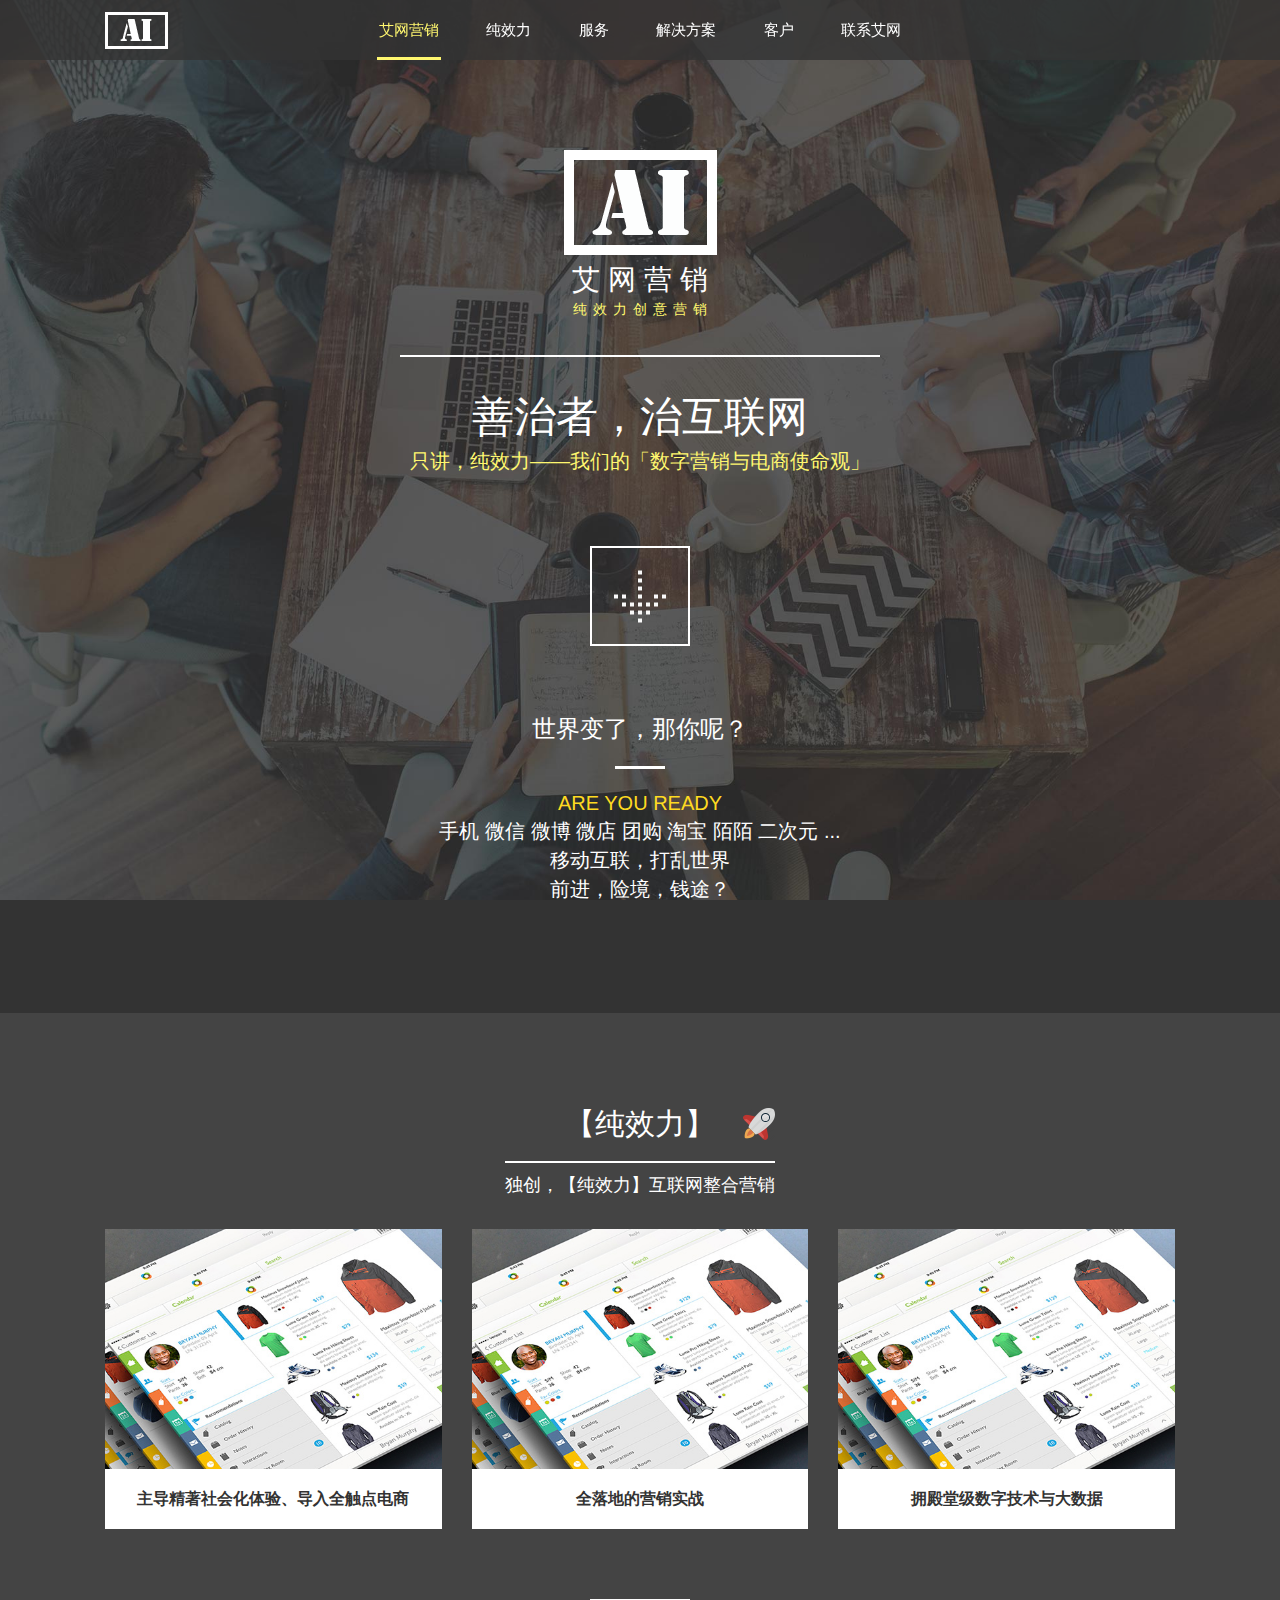
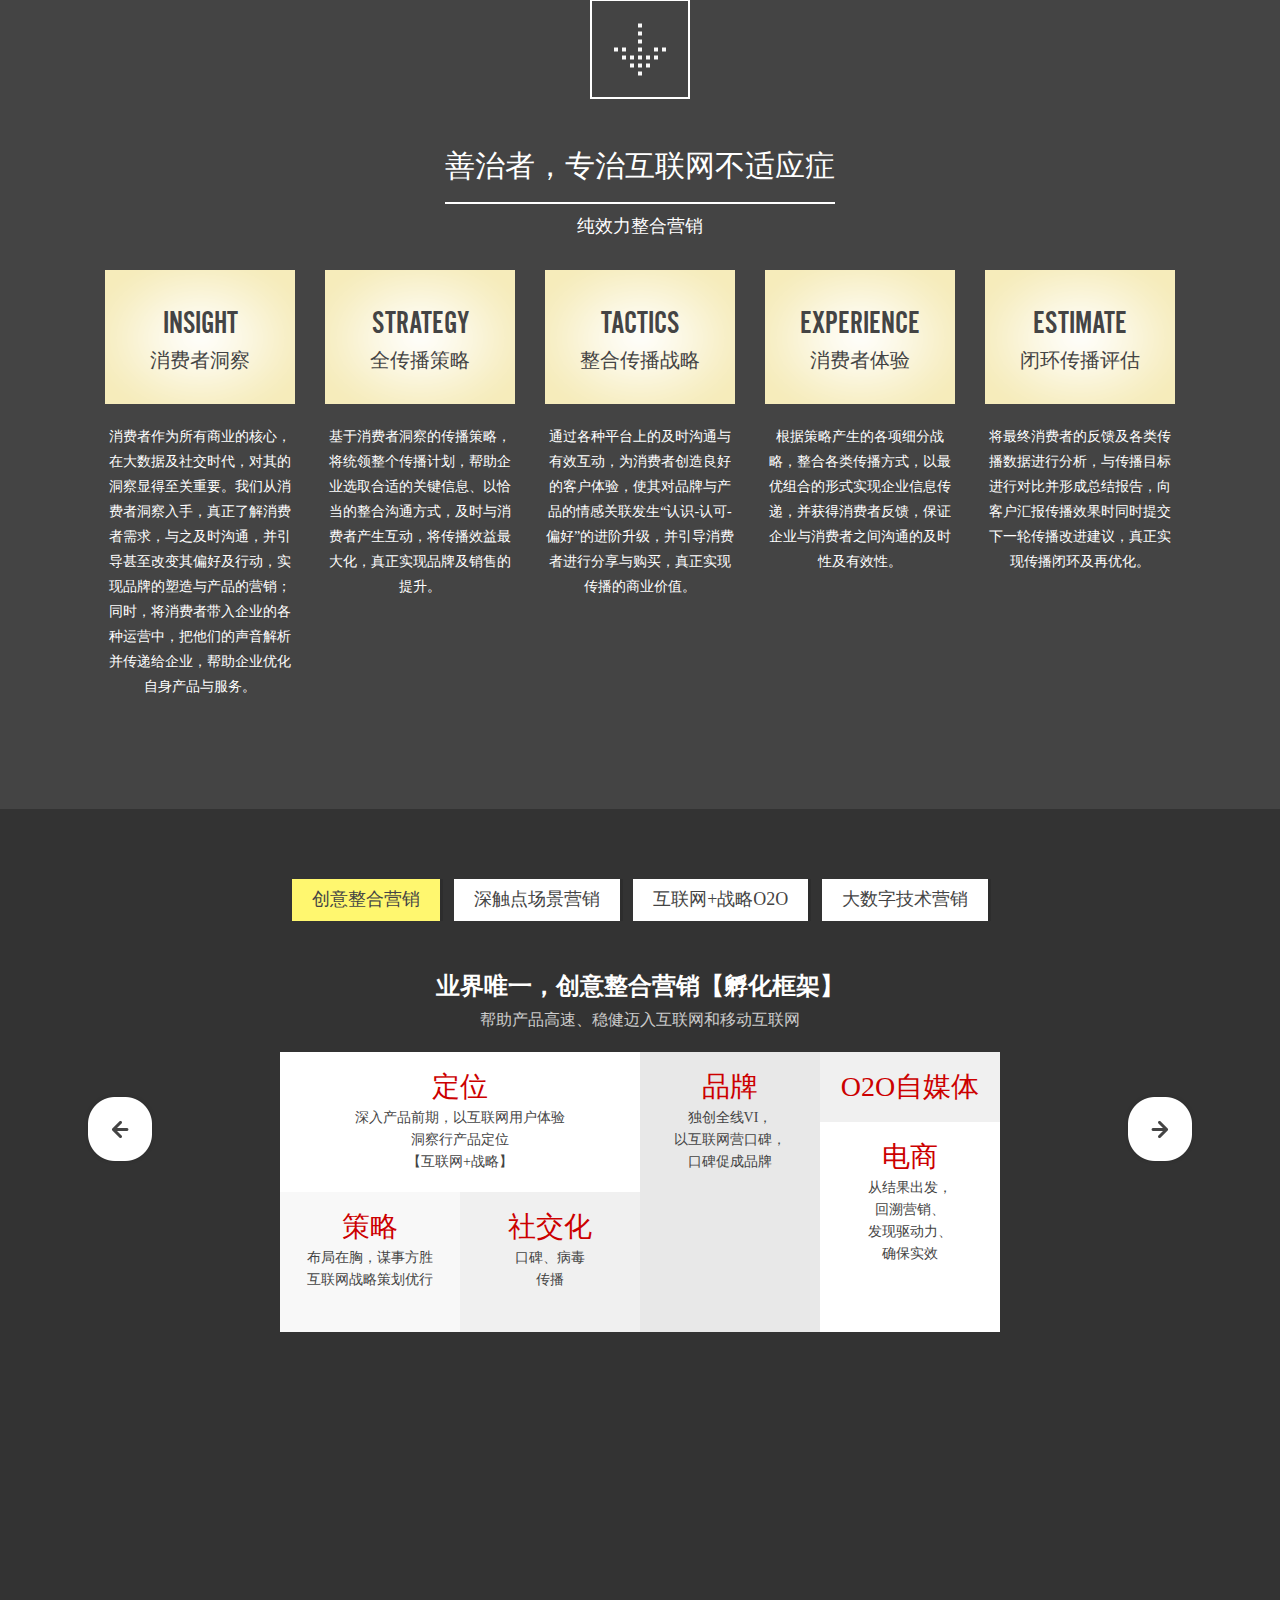
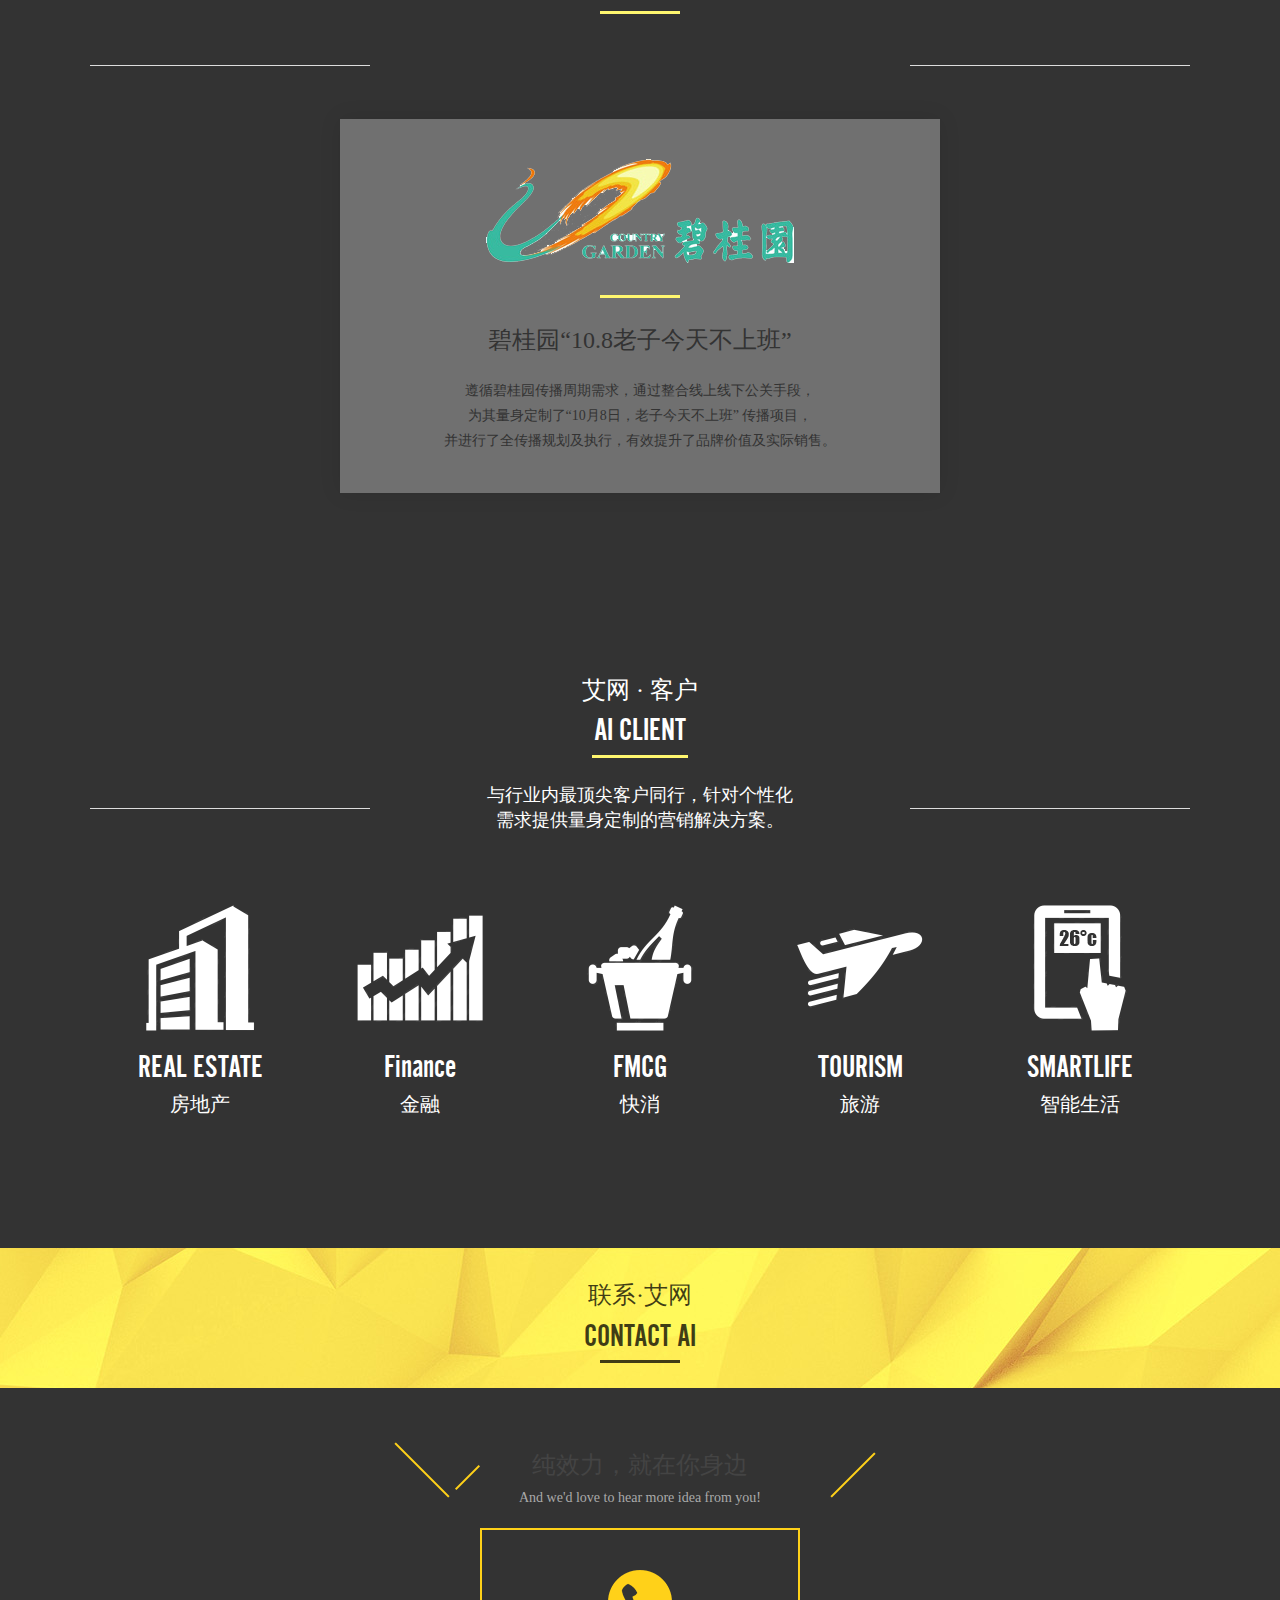
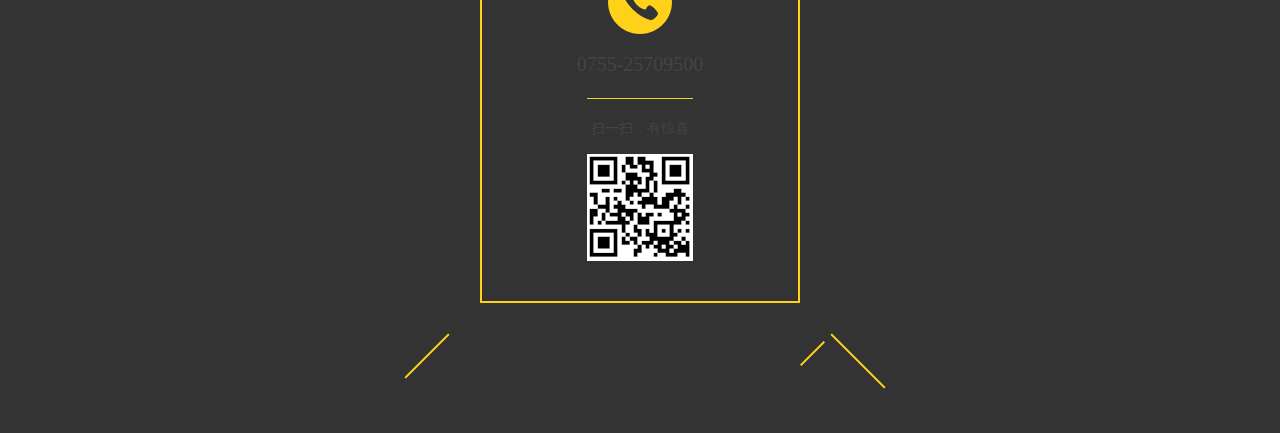
==== commit 4f492f1b: "1" ====
--- a/index.html
+++ b/index.html
@@ -6,40 +6,37 @@
 		<meta http-equiv="X-UA-Compatible" content="IE=edge">
 		<meta name="viewport" content="width=device-width, initial-scale=1">
 		<title>AI艾网营销</title>
-		<link href="css/bootstrap.css" rel="stylesheet">
-		<link href="css/global.css" rel="stylesheet">
+		<link href="css/bootstrap.css?v=1.1" rel="stylesheet">
+		<link href="css/global.css?v=1.1" rel="stylesheet">
 		<!-- jQuery (necessary for Bootstrap's JavaScript plugins) -->
-		<script src="js/jquery-bootstrap.js"></script>
-		<script type="text/javascript" src="js/global.js"></script>
+		<script src="js/jquery-bootstrap.js?v=1.1"></script>
+		<script type="text/javascript" src="js/global.js?v=1.1"></script>
 	</head>
 
 	<body>
 		<style>
 			.chapter {
-				background:url(img/bg01.jpg) center center no-repeat;
+				background: url(img/bg01.jpg) center center no-repeat;
 				background-attachment: fixed;
 				background-size: cover;
 			}
-			.chapter01 {
-			}
-			.chapter02 {
-			}
-			.mw-cks, .mw-ico {
-				width:24px;
-				height:24px;
-				background:url(img/m-checked.png) center center no-repeat;
-				position:absolute;
-				right:15px;
-				top:50%;
-				margin-top:-12px;
-			}
+			.mw-cks,
 			.mw-ico {
-				right:auto;
-				left:15px;
-				width:32px;
-				height:32px;
-				margin-top:-16px;
-				background-image:url(img/mw-pc.png);
+				width: 24px;
+				height: 24px;
+				background: url(img/m-checked.png) center center no-repeat;
+				position: absolute;
+				right: 15px;
+				top: 50%;
+				margin-top: -12px;
+			}
+			.mw-ico {
+				right: auto;
+				left: 15px;
+				width: 32px;
+				height: 32px;
+				margin-top: -16px;
+				background-image: url(img/mw-pc.png);
 			}
 			.mw-ico.ios {
 				background-image: url(img/mw-ios.png);
@@ -50,26 +47,145 @@
 			.mw-ico.wx {
 				background-image: url(img/mw-wx.png);
 			}
-			
-			
-			
 			.gei-itm {
-				font-size:30px;
+				font-size: 30px;
 				font-family: AlternateGotNo2D;
-				font-weight:lighter;
-				border:2px solid #FFF;
-				margin:0 auto 5px auto;
-				width:480px;
-				height:60px;
-				line-height:60px;
+				font-weight: lighter;
+				border: 2px solid #FFF;
+				margin: 0 auto 5px auto;
+				width: 480px;
+				height: 60px;
+				line-height: 60px;
 			}
 			.lp-acc {
-				background:url(img/Laptop_Rocket.png) right 5px no-repeat;
-				
+				background: url(img/Laptop_Rocket.png) right 5px no-repeat;
 			}
 			.lp-acc.nb {
-				background:none !important;
-				
+				background: none !important;
+			}
+			.ait001 {
+				padding-top: 60px;
+			}
+			.ait002 {
+				padding: 90px 0;
+			}
+			.ait003 {
+				background: url(img/logo-big.png) center top no-repeat;
+				width: 153px;
+				padding-top: 110px;
+				display: inline-block;
+				text-align: center;
+				font-size: 28px;
+				letter-spacing: 8px;
+				padding-left: 8px;
+			}
+			.ait004 {
+				letter-spacing: 6px;
+				padding-left: 6px;
+				color: #fff76f;
+			}
+			.ait005 {
+				width: 480px;
+				margin: 35px auto 0 auto;
+				padding: 30px 0;
+				border-top: 2px solid #FFF;
+			}
+			.ait006 {
+				font-size: 42px;
+				font-family: microsoft yahei;
+			}
+			.ait007 {
+				color: #fff76f;
+			}
+			.ait008 {
+				width: 480px;
+				margin: 0 auto;
+				padding: 20px 0;
+			}
+			.ait009 {
+				font-size: 24px;
+				font-family: microsoft yahei;
+			}
+			.ait010 {
+				width: 50px;
+				height: 3px;
+				background: #FFF;
+				display: block;
+				margin: 20px auto;
+			}
+			.ait011 {
+				color: #FFDA21;
+			}
+			.ait012 {
+				font-size: 18px;
+				padding-top: 10px;
+			}
+			.ait013 {
+				margin-top: 30px;
+			}
+			.ait014 {
+				background-image: url(img/fl02.jpg);
+			}
+			.ait015 {
+				background-image: url(img/fl03.jpg);
+			}
+			.ait016 {
+				font-size: 18px;
+				padding-top: 10px;
+			}
+			.ait017 {
+				margin-top: 30px;
+			}
+			.ait018 {
+				background-image: url(img/bg02.jpg)
+			}
+			.ait019 {
+				background-image: url(img/bg_about01.png);
+				background-size: cover;
+				background-attachment: fixed;
+			}
+			.ait020 {
+				top: 140px;
+				background: #F8F8F8;
+			}
+			.ait021 {
+				margin-top: 10px;
+			}
+			.ait022 {
+				left: 180px;
+				top: 140px;
+				background: #F0F0F0;
+			}
+			.ait023 {
+				margin-top: 12px;
+			}
+			.ait024 {
+				left: 360px;
+				background: #E8E8E8;
+			}
+			.ait025 {
+				margin-top: 64px;
+			}
+			.ait026 {
+				left: auto;
+				right: 0;
+				background: #F0F0F0;
+			}
+			.ait027 {
+				font-size: 18px;
+				margin-top: 8px;
+			}
+			.ait028 {
+				left: auto;
+				right: 0;
+				top: 70px;
+				background: #FFF;
+			}
+			.ait029 {
+				margin-top: 20px;
+			}
+			.ait030 {
+				margin-top: 8px;
 			}
 		</style>
 		<div class="topfix">
@@ -78,33 +194,38 @@
 					<div class="col-xs-12">
 						<div class="tc">
 							<a href="javascript:void(0)" class="toplogo">欢迎来到 AI艾网营销</a>
-							<a href="javascript:void(0)" class="mitm selected" rel="zo-about">善治</a>
+							<a href="javascript:void(0)" class="mitm selected" rel="zo-about">艾网营销</a>
 							<a href="javascript:void(0)" class="mitm" rel="zo-jisu">纯效力</a>
 							<a href="javascript:void(0)" class="mitm" rel="zo-tech">服务</a>
 							<a href="javascript:void(0)" class="mitm" rel="zo-go">解决方案</a>
+							<a href="javascript:void(0)" class="mitm" rel="zo-clients">客户</a>
+							<a href="javascript:void(0)" class="mitm" rel="zo-contact">联系艾网</a>
 						</div>
 					</div>
 				</div>
 			</div>
 		</div>
-		<div class="chapter chapter01 zo-about" style='padding-top:60px'>
+		<div class="chapter zo-about ait001">
 			<div class="wpx">
-				<div class="tc" style="padding:75px 0;">
-					<div style="background:url(img/logo-big.png) center top no-repeat;width:153px;padding-top:110px;display:inline-block;text-align:center;font-size:28px;">
-						艾 网 营 销
-					</div>
-					<div class="song" style="width:480px;margin:20px auto 0 auto;padding:20px 0;border-top:2px solid #FFF;">
-						<span style="font-size:42px;font-family: microsoft yahei;">善治者，治互联网</span>
-						<br/><span style="color: #FFDA21;">只讲，纯效力——我们的「数字营销与电商使命观」</span>
+				<div class="tc ait002">
+					<div class="ait003">
+						艾网营销
+					</div>
+					<div class="ait004">
+						纯效力创意营销
+					</div>
+					<div class="song ait005">
+						<span class="ait006">善治者，治互联网</span>
+						<br/><span class="ait007">只讲，纯效力——我们的「数字营销与电商使命观」</span>
 					</div>
 					<div class="tc">
 						<span class="down-arrw"></span>
 					</div>
-					<div class="song" style="width:480px;margin:0 auto;padding:20px 0;">
-						<span style="font-size:24px;font-family: microsoft yahei;">世界变了，那你呢？</span>
+					<div class="song ait008">
+						<span class="ait009">世界变了，那你呢？</span>
 						<br/>
-						<span style="width:50px;height:3px;background:#FFF;display:block;margin:20px auto;"></span>
-						<span style="color: #FFDA21;">ARE YOU READY</span>
+						<span class="ait010"></span>
+						<span class="ait011">ARE YOU READY</span>
 						<br />
 						<span>手机 微信 微博 微店 团购 淘宝 陌陌 二次元 ... </span>
 						<br />
@@ -120,11 +241,11 @@
 				<span class="lp-tt lp-acc">
 					【纯效力】
 				</span>
-				<div class="song" style="font-size:18px;padding-top:10px;">
+				<div class="song ait012">
 					独创，【纯效力】互联网整合营销
 				</div>
 			</div>
-			<div class="container" style="margin-top:30px;">
+			<div class="container ait013">
 				<div class="row">
 					<div class="col-xs-4 cmmblock">
 						<div class="wmp1">
@@ -146,7 +267,7 @@
 					</div>
 
 					<div class="col-xs-4 cmmblock">
-						<div class="wmp1" style="background-image:url(img/fl02.jpg);">
+						<div class="wmp1 ait014">
 							<div class="wmp2">
 								<div class="tt">
 									<div class="i">全落地的营销实战</div>
@@ -164,7 +285,7 @@
 					</div>
 
 					<div class="col-xs-4 cmmblock">
-						<div class="wmp1" style="background-image:url(img/fl03.jpg);">
+						<div class="wmp1 ait015">
 							<div class="wmp2">
 								<div class="tt">
 									<div class="i">拥殿堂级数字技术与大数据</div>
@@ -173,8 +294,6 @@
 									<div class="gpbt">
 										拥殿堂级数字技术与大数据钻取能力 集微营销、互联网、电商、O2O、自媒体大成 专为，新创品牌、转型企业、智能设备、移动互联、 快消品、休闲生活、互联网金融、O2O革新 的企业和产品调制全周期效果方案 从策划到落地，企业的责任，艾网的责任
 									</div>
-
-									<!--<div class="acc">加速度 +5</div>-->
 								</div>
 							</div>
 						</div>
@@ -191,11 +310,11 @@
 				<span class="lp-tt">
 					善治者，专治互联网不适应症
 				</span>
-				<div class="song" style="font-size:18px;padding-top:10px;">
+				<div class="song ait016">
 					纯效力整合营销
 				</div>
 			</div>
-			<div class="container" style="margin-top:30px;">
+			<div class="container ait017">
 				<div class="row">
 					<div class="col-xs-12">
 						<div class="nabde">
@@ -256,9 +375,9 @@
 				</div>
 			</div>
 		</div>
-		<div class="chapter chapter02 zo-tech" style="background-image:url(img/bg02.jpg)">
-			<div style="text-align:center;">
-				
+		<div class="chapter zo-tech ait018">
+			<div class="tc">
+
 				<div class="cst-space" id="service-block">
 					<div class="sid-bts lt"></div>
 					<div class="sid-bts rt"></div>
@@ -269,7 +388,7 @@
 						<div class="itm">大数字技术营销</div>
 					</div>
 
-					<div class="gall-wp ind-3e" style="background-image:url(img/bg_about01.png);background-size: cover;background-attachment: fixed;">
+					<div class="gall-wp ind-3e ait019">
 						<div class="gall-list">
 							<div class="gall-itm gl1">
 								<div class="jitx1">业界唯一，创意整合营销【孵化框架】</div>
@@ -283,37 +402,37 @@
 												<br/>【互联网+战略】</div>
 										</div>
 									</div>
-									<div class="blk blk3" style="top:140px;background:#F8F8F8;">
-										<div class="wp">
-											<div class="tt" style="margin-top:10px;">策略</div>
+									<div class="blk blk3 ait020">
+										<div class="wp">
+											<div class="tt ait021">策略</div>
 											<div class="stt">布局在胸，谋事方胜
 												<br/>互联网战略策划优行</div>
 										</div>
 									</div>
-									<div class="blk blk3" style="left:180px;top:140px;background:#F0F0F0;">
-										<div class="wp">
-											<div class="tt" style="margin-top:12px;">社交化</div>
+									<div class="blk blk3 ait022">
+										<div class="wp">
+											<div class="tt ait023">社交化</div>
 											<div class="stt">口碑、病毒
 												<br/>传播</div>
 										</div>
 									</div>
-									<div class="blk blk4" style="left:360px;background:#E8E8E8;">
-										<div class="wp">
-											<div class="tt" style="margin-top:64px;">品牌</div>
+									<div class="blk blk4 ait024">
+										<div class="wp">
+											<div class="tt ait025">品牌</div>
 											<div class="stt">独创全线VI，
 												<br/> 以互联网营口碑，
 												<br/> 口碑促成品牌
 											</div>
 										</div>
 									</div>
-									<div class="blk blk1" style="left:auto;right:0;background:#F0F0F0;">
-										<div class="wp">
-											<div class="tt" style="font-size:18px;margin-top:8px;">O2O自媒体</div>
-										</div>
-									</div>
-									<div class="blk blk5" style="left:auto;right:0;top:70px;background:#FFF;">
-										<div class="wp">
-											<div class="tt" style="margin-top:20px;">电商</div>
+									<div class="blk blk1 ait026">
+										<div class="wp">
+											<div class="tt ait027">O2O自媒体</div>
+										</div>
+									</div>
+									<div class="blk blk5 ait028">
+										<div class="wp">
+											<div class="tt ait029">电商</div>
 											<div class="stt">从结果出发，
 												<br/> 回溯营销、
 												<br/> 发现驱动力、
@@ -330,7 +449,7 @@
 								<div class="colfublk dark">
 									<div class="blk blk2">
 										<div class="wp">
-											<div class="tt" style="margin-top:8px;">全电商</div>
+											<div class="tt ait030">全电商</div>
 											<div class="stt">聚力微商，利用平台电商，巧借渠道做效果
 												<br/>【互联网+战略】</div>
 										</div>
@@ -479,122 +598,286 @@
 
 			</div>
 		</div>
-		<div class="chapter chapter02 zo-go">
-			<div style="text-align:center;">
-				<span class="lp-tt">
-					解决方案
-				</span>
-				<div class="song lp-sub-tt">
-					此处放置解决方案内容及图片
+		<div class="chapter zo-go">
+			<div class="ganglne">
+				<div class="tt1">
+					艾网 · 解决方案
+				</div>
+				<div class="tt2">
+					AI SOLUTION
+				</div>
+				<div class="short-h-l"></div>
+			</div>
+
+			<div class="container">
+				<div class="row lltt dqio">
+					<div class="col-xs-12 tc">
+						<span class="ttx song">针对客户需求及传播阶段，整合创新互联网手段，以实效最大化为终极目标，为企业提供全案服务。</span>
+						<div class="ltl"></div>
+						<div class="ltr"></div>
+					</div>
+
+					<div class="solu-bpp">
+						<img src="img/bgy.png">
+						<div class="bee">
+							<span>碧桂园“10.8老子今天不上班”</span>
+							<div class="short-h-l"></div>
+						</div>
+						<div class="ct">
+							遵循碧桂园传播周期需求，通过整合线上线下公关手段，
+							<br> 为其量身定制了“10月8日，老子今天不上班” 传播项目，
+							<br> 并进行了全传播规划及执行，有效提升了品牌价值及实际销售。
+						</div>
+					</div>
 				</div>
 			</div>
 		</div>
+
+		<div class="chapter zo-clients">
+			<div class="ganglne">
+				<div class="tt1">
+					艾网 · 客户
+				</div>
+				<div class="tt2">
+					AI CLIENT
+				</div>
+				<div class="short-h-l" style="width:96px;margin-left:-48px;"></div>
+			</div>
+
+			<div class="container">
+				<div class="row lltt dqio">
+					<div class="col-xs-12 tc" style="margin-bottom:50px;">
+						<span class="ttx song" style="width:320px;">与行业内最顶尖客户同行，针对个性化需求提供量身定制的营销解决方案。</span>
+						<div class="ltl"></div>
+						<div class="ltr"></div>
+					</div>
+
+					<div class="col-xs-12">
+						<div class="nabde">
+							<div class="itm">
+								<div class="tt fdc">
+									<div class="t1">REAL ESTATE</div>
+									<div class="t2">房地产</div>
+								</div>
+							</div>
+
+							<div class="itm">
+								<div class="tt jr">
+									<div class="t1">Finance</div>
+									<div class="t2">金融</div>
+								</div>
+							</div>
+
+							<div class="itm">
+								<div class="tt kx">
+									<div class="t1">FMCG</div>
+									<div class="t2">快消</div>
+								</div>
+							</div>
+
+							<div class="itm">
+								<div class="tt ly">
+									<div class="t1">TOURISM</div>
+									<div class="t2">旅游</div>
+								</div>
+							</div>
+
+							<div class="itm last">
+								<div class="tt sl">
+									<div class="t1">SMARTLIFE</div>
+									<div class="t2">智能生活</div>
+								</div>
+							</div>
+
+						</div>
+					</div>
+				</div>
+			</div>
+		</div>
+
+		<div class="chapter zo-contact">
+			<div class="ganglne">
+				<div class="tt1">
+					联系·艾网
+				</div>
+				<div class="tt2">
+					CONTACT AI
+				</div>
+				<div class="short-h-l"></div>
+			</div>
+
+			<div>
+				<div class="container">
+					<div class="row lltt dqio">
+						<div class="col-xs-12 tc">
+							<div class="mzg01">
+								<div class="mzg02">纯效力，就在你身边</div>
+								<div class="mzg03">And we'd love to hear more idea from you!</div>
+							</div>
+							<div class="mzg04">
+								<div class="ctl t1"></div>
+								<div class="ctl t2"></div>
+								<div class="ctl t3"></div>
+								<div class="ctl t4"></div>
+
+								<div>
+									<div class="mzg05">0755-25709500</div>
+									<div class="mzg06">
+										<div class="mzg07">扫一扫，有惊喜</div>
+										<div>
+											<img src="img/qr.png" />
+										</div>
+									</div>
+								</div>
+							</div>
+						</div>
+					</div>
+				</div>
+			</div>
+		</div>
+
 		<script>
-			$(document).ready(function(){
-				$('body').on('click', '.topfix .mitm', function(){
+			$(document).ready(function() {
+				$('body').on('click', '.topfix .mitm', function() {
 					var $this = $(this);
 					var target = $this.attr('rel');
-					if(!target) {
+					if (!target) {
 						return;
 					}
 					target = $('.' + target);
 					var x = target.offset().top;
-					$('body, html').animate({'scrollTop':x - 60}, '200');
+					$('body, html').animate({
+						'scrollTop': x - 60
+					}, '200');
 					$this.siblings('.mitm').removeClass('selected');
 					$this.addClass('selected');
 				});
-				
-				/* AD START */
+				$('.cmmblock').mouseenter(function() {
+					var $this = $(this);
+					$this.find('.cont').slideDown(200);
+				});
+				$('.cmmblock').mouseleave(function() {
+					var $this = $(this);
+					$this.find('.cont').slideUp(200);
+				});
+			});
+			/* AD START */
 			var singleWidth;
-			$('document').ready(function(){
+			$('document').ready(function() {
 				singleWidth = $('.gall-itm').width();
 				var bigcontent = $('.cst-space');
-				
-				$.each(bigcontent, function(){
+				$.each(bigcontent, function() {
 					var $this = $(this);
 					var gi_c = 0;
-					$this.find('.gall-itm').each(function(){
+					$this.find('.gall-itm').each(function() {
 						$(this).attr('index', gi_c);
 						gi_c++;
 					});
 					gi_c = 0;
-					$this.find('.btc-lst .itm').each(function(){
+					$this.find('.btc-lst .itm').each(function() {
 						$(this).attr('index', gi_c);
 						gi_c++;
 					});
-					
-					var intid = setInterval(function(){
+					var intid = setInterval(function() {
 						var nIndex = getNI($this.find('.sid-bts.rt'));
 						movfunc($this.find('.btc-lst .itm[index=' + nIndex + ']'));
 					}, 5000);
 					$this.data('auto-scroll-gall', intid);
 				});
-				
-				
-				
-				var movfunc = function(obj){
+				var movfunc = function(obj) {
 					var index = obj.attr('index');
-					var x = singleWidth * index * - 1;
-					obj.closest('.cst-space').find('.gall-list').animate({left: x}, 500);
+					var x = singleWidth * index * -1;
+					obj.closest('.cst-space').find('.gall-list').animate({
+						left: x
+					}, 500);
 					obj.closest('.cst-space').find('.btc-lst .itm').removeClass('selected');
 					obj.closest('.cst-space').find('.itm[index=' + index + ']').addClass('selected');
 				};
-				$('.cst-space .itm').click(function(){
+				$('.cst-space .itm').click(function() {
 					movfunc($(this));
-					
 					clearInterval($(this).closest('.cst-space').data('auto-scroll-gall'));
 				});
-//				
+				//				
 				var getNI = function(obj) {
 					var index = parseInt(obj.closest('.cst-space').find('.btc-lst .itm.selected').attr('index'));
 					var nIndex = index - 1;
 					var mnd = obj.closest('.cst-space').find('.btc-lst .itm').length - 1;
-					if(nIndex < 0) {
+					if (nIndex < 0) {
 						nIndex = mnd;
 					}
-					if(obj.hasClass('rt')) {
+					if (obj.hasClass('rt')) {
 						nIndex = index + 1;
-						if(nIndex > mnd) {
+						if (nIndex > mnd) {
 							nIndex = 0;
 						}
 					}
 					return nIndex;
 				};
-				$('.sid-bts').click(function(){
+				$('.sid-bts').click(function() {
 					var nIndex = getNI($(this));
 					movfunc($(this).closest('.cst-space').find('.btc-lst .itm[index=' + nIndex + ']'));
 					clearInterval($(this).closest('.cst-space').data('auto-scroll-gall'));
 				});
-
-				
-				
-				
-				var resizeGitm = function(){
+				var resizeGitm = function() {
 					$('.gall-itm').width($(window).width());
 					singleWidth = $('.gall-itm').width();
-					$.each(bigcontent, function(){
+					$.each(bigcontent, function() {
 						var nleft = $(this).find('.btc-lst .itm.selected').attr('index') * singleWidth * -1;
-						$(this).find('.gall-list').css('left', nleft);	
+						$(this).find('.gall-list').css('left', nleft);
 					});
-					
 				};
-				
 				resizeGitm();
-				$(window).resize(function(){
+				$(window).resize(function() {
 					resizeGitm();
 				});
 			});
 			/* AD END */
-				
-				$('.cmmblock').mouseenter(function(){
-					var $this = $(this);
-					$this.find('.cont').slideDown(200);
+			
+			
+			/* 跟随选中START */
+			setInterval(function() {
+				getPositions();
+			}, 2000);
+			getPositions();
+			 // 整理所有相关控件的top值
+			var POSILIST = {};
+
+			function getPositions() {
+				POSILIST = {};
+				$.each($('.mitm'), function() {
+					var obj = $(this);
+					var idcls = obj.attr('rel');
+					var t = 0;
+					if ($('.' + idcls).length) {
+						t = $('.' + idcls).offset().top;
+					}
+					POSILIST[idcls] = t;
 				});
-				$('.cmmblock').mouseleave(function(){
-					var $this = $(this);
-					$this.find('.cont').slideUp(200);
-				});
+			}
+			$(window).scroll(function(e) {
+				var dua = 200;
+				console.log(e);
+				if (window.scrollY > 100) {
+					var y = window.scrollY;
+					// 找到对应的目标
+					var target_id;
+					$.each(POSILIST, function(i, j) {
+						var m = (j - y);
+						if (m > 0 && m <= 200) {
+							target_id = i;
+							return false;
+						}
+					});
+					if (target_id) {
+						// 一旦找到变更的点
+						var trg = $('*[rel="' + target_id + '"]');
+						// 2. 更新selected
+						$('.mitm.selected').removeClass('selected');
+						trg.addClass('selected');
+					}
+				}
 			});
+			/* 跟随选中END */
 		</script>
 	</body>
 
--- a/css/global.css
+++ b/css/global.css
@@ -9,7 +9,6 @@
 	font-weight: normal;
 	font-style: normal;
 }
-
 /*定义滚动条高宽及背景 高宽分别对应横竖滚动条的尺寸*/
 
 ::-webkit-scrollbar {
@@ -255,12 +254,17 @@
 	color: #333;
 }
 .down-arrw {
-	background: url(../img/arr-down.png) center center no-repeat;
+	background: url(../img/arr-down.png) -2px center no-repeat;
 	width: 100px;
 	height: 100px;
 	display: inline-block;
-	margin:50px 0;
-	border:2px solid #FFF;
+	margin: 40px 0;
+	border: 2px solid #FFF;
+	cursor: pointer;
+}
+.down-arrw:hover {
+	background-position: -102px center;
+	background-color: #FFF;
 }
 .lp-tt {
 	font-size: 30px;
@@ -278,12 +282,13 @@
 }
 .lp-acc {
 	padding-right: 60px;
-	padding-left:60px;
+	padding-left: 60px;
 }
 .gpbt {
-	padding:15px;line-height:24px;
-	color:#444;
-	text-align:center;
+	padding: 15px;
+	line-height: 24px;
+	color: #444;
+	text-align: center;
 }
 .zo-jisu {
 	background-color: #444;
@@ -295,13 +300,17 @@
 	padding: 70px 0;
 }
 .zo-go.chapter {
-	background: #F0F0F0;
+	background: url(../img/gh_bg.jpg) center center no-repeat fixed;
 	color: #333;
 	padding: 50px 0;
 }
 .zo-go.chapter .lp-tt {
 	border-bottom-color: #333;
 }
+.zo-clients.chapter {
+	background: url(../img/bg03.jpg) left center repeat fixed;
+	padding: 50px 0;
+}
 .mmgrad {
 	/* Permalink - use to edit and share this gradient: http://colorzilla.com/gradient-editor/#ffc832+0,f78b07+100 */
 	
@@ -329,8 +338,6 @@
 	filter: progid: DXImageTransform.Microsoft.gradient( startColorstr='#ffc832', endColorstr='#f78b07', GradientType=1);
 	/* IE6-9 */
 }
-
-
 .nabde {
 	padding: 0;
 }
@@ -343,17 +350,17 @@
 	margin-right: 0;
 }
 .nabde .tt {
-	background: #F0F0F0;
+	background: url(../img/light-gal.png) center center no-repeat #f6ecbb;
 	text-align: center;
 	padding: 30px;
 }
 .nabde .tt .t1 {
-	color:#444;
+	color: #444;
 	font-size: 32px;
 	font-family: AlternateGotNo2D, Impact;
 }
 .nabde .tt .t2 {
-	color:#444;
+	color: #444;
 	font-size: 20px;
 }
 .nabde .ctx {
@@ -361,12 +368,119 @@
 	padding: 20px 0;
 	line-height: 25px;
 }
-
-
-
-
+.zo-clients .nabde .itm .tt {
+	background: url(../img/fico-dichan.png) center 20px no-repeat;
+	padding-top: 160px;
+}
+.zo-clients .nabde .itm .tt.jr {
+	background-image: url(../img/fico-jinrong.png);
+}
+.zo-clients .nabde .itm .tt.kx {
+	background-image: url(../img/fico-kuaixiao.png);
+}
+.zo-clients .nabde .itm .tt.ly {
+	background-image: url(../img/fico-lvyou.png);
+}
+.zo-clients .nabde .itm .tt.sl {
+	background-image: url(../img/fico-zhineng.png);
+}
+.zo-clients .nabde .itm .tt .t1,
+.zo-clients .nabde .itm .tt .t2 {
+	color: #FFF;
+}
+.zo-contact {
+	padding-bottom:20px;
+}
+.zo-contact.chapter .ganglne {
+	background: url(../img/contact_bg.jpg);
+}
+.zo-contact .short-h-l {
+	background: #FFF;
+	background: rgba(0, 0, 0, .75);
+}
+.zo-contact.chapter {
+	background: url(../img/gh_bg.jpg) center center repeat fixed;
+	color: #444;
+}
+.zo-contact .tt1,
+.zo-contact .tt2 {
+	color: #444;
+	color: rgba(0, 0, 0, .75);
+}
+.short-h-l {
+	height: 3px;
+	width: 80px;
+	background: #fff76f;
+	position: absolute;
+	bottom: -25px;
+	left: 50%;
+	margin-left: -40px;
+}
+.lltt {
+	padding: 50px 0;
+}
+.lltt .ttx {
+	font-size: 24px;
+}
+.lltt .ltl,
+.lltt .ltr {
+	width: 280px;
+	top: 50%;
+	position: absolute;
+	left: 0;
+	height: 1px;
+	background: #ddd;
+}
+.lltt .ltr {
+	left: auto;
+	right: 0;
+}
+.dqio {
+	padding: 0 0 50px 0;
+	text-align: center;
+}
+.dqio .ttx {
+	width: 400px;
+	display: inline-block;
+	font-size: 18px;
+}
+.ganglne {
+	padding: 30px 0;
+	text-align: center;
+}
+.ganglne .tt1 {
+	font-size: 24px;
+}
+.ganglne .tt2 {
+	font-size: 32px;
+	font-family: AlternateGotNo2D, Impact;
+}
+.ganglne .short-h-l {
+	bottom: 25px;
+}
+.solu-bpp {
+	width: 600px;
+	padding: 40px 0;
+	margin: auto;
+	text-align: center;
+	box-shadow: 0 0 20px rgba(0, 0, 0, .1);
+	margin-top: 80px;
+	background: rgba(255, 255, 255, .3);
+}
+.solu-bpp .bee {
+	font-size: 24px;
+	padding: 60px 0 20px 0;
+}
+.solu-bpp .short-h-l {
+	bottom: auto;
+	top: 32px;
+}
+.solu-bpp .ct {
+	line-height: 25px;
+}
 .cst-space {
 	/*background: #FFF;*/
+	
 	height: 500px;
 }
 .cst-space .gall-wp {
@@ -414,7 +528,7 @@
 	padding: 8px 20px;
 	font-size: 18px;
 	box-shadow: 3px 0 0 rgba(0, 0, 0, .1);
-	color:#444;
+	color: #444;
 }
 .btc-lst .itm:hover {
 	background: #EEE;
@@ -508,7 +622,6 @@
 	margin-top: 0;
 	text-align: center;
 }
-
 .blk .stt {
 	font-size: 14px;
 	text-align: center;
@@ -527,11 +640,71 @@
 .gl1 .colfublk .blk .stt {
 	color: #444;
 }
-
 .gl3 .colfublk .blk .stt {
 	color: #666;
 	color: rgba(0, 0, 0, .5);
 }
-.gl4 .colfublk .blk .tt, .gl2 .colfublk .blk .tt {
+.gl4 .colfublk .blk .tt,
+.gl2 .colfublk .blk .tt {
 	color: #fff76f;
-}+}
+.mzg01 {
+	padding-top: 60px;
+	width: 450px;
+	margin: auto;
+}
+.mzg02 {
+	font-size: 24px;
+	margin-bottom: 5px;
+}
+.mzg03 {
+	color: #aaa;
+}
+.mzg04 {
+	padding: 40px 20px;
+	border: 2px solid #ffd119;
+	margin: 20px auto 60px auto;
+	width: 320px;
+	position:relative;
+}
+.mzg04 .ctl {
+	width:120px;
+	height:120px;
+	background:url(../img/cct01.png) center center no-repeat;
+	position:absolute;
+	left:-120px;
+	top:-120px;
+}
+.mzg04 .ctl.t2 {
+	background-image:url(../img/cct04.png);
+	left:auto;
+	right:-120px;
+}
+.mzg04 .ctl.t3 {
+	background-image:url(../img/cct02.png);
+	top:auto;
+	bottom:-120px;
+}
+.mzg04 .ctl.t4 {
+	background-image:url(../img/cct03.png);
+	left:auto;
+	right:-120px;
+	top:auto;
+	bottom:-120px;
+}
+.mzg05 {
+	padding-top:80px;
+	background:url(../img/phoneicon.png) center top no-repeat;
+	text-align:center;
+	color:#444;
+	font-size:20px;
+}
+.mzg06 {
+	display:inline-block;
+	border-top:1px solid #ffd119;
+	padding:20px 0 0 0;
+	margin-top:20px;
+}
+.mzg07 {
+	margin-bottom:15px;
+}
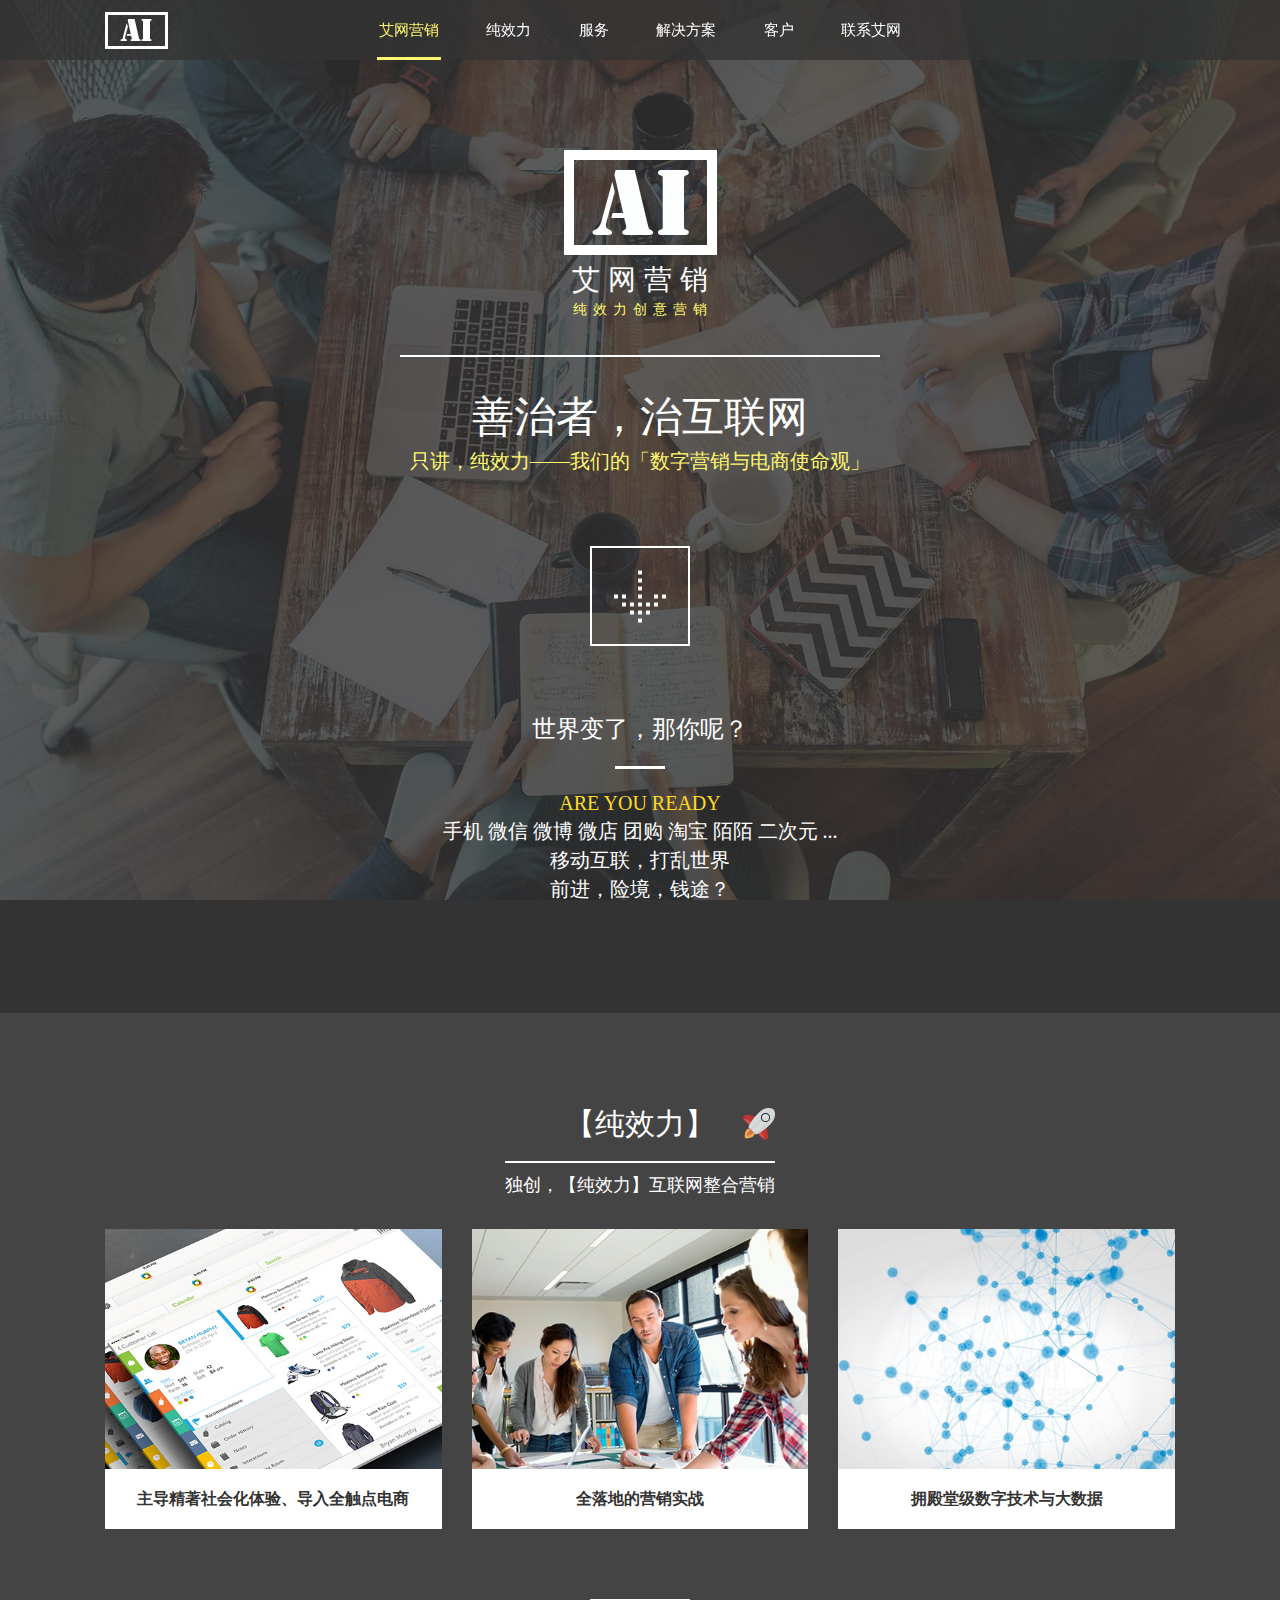
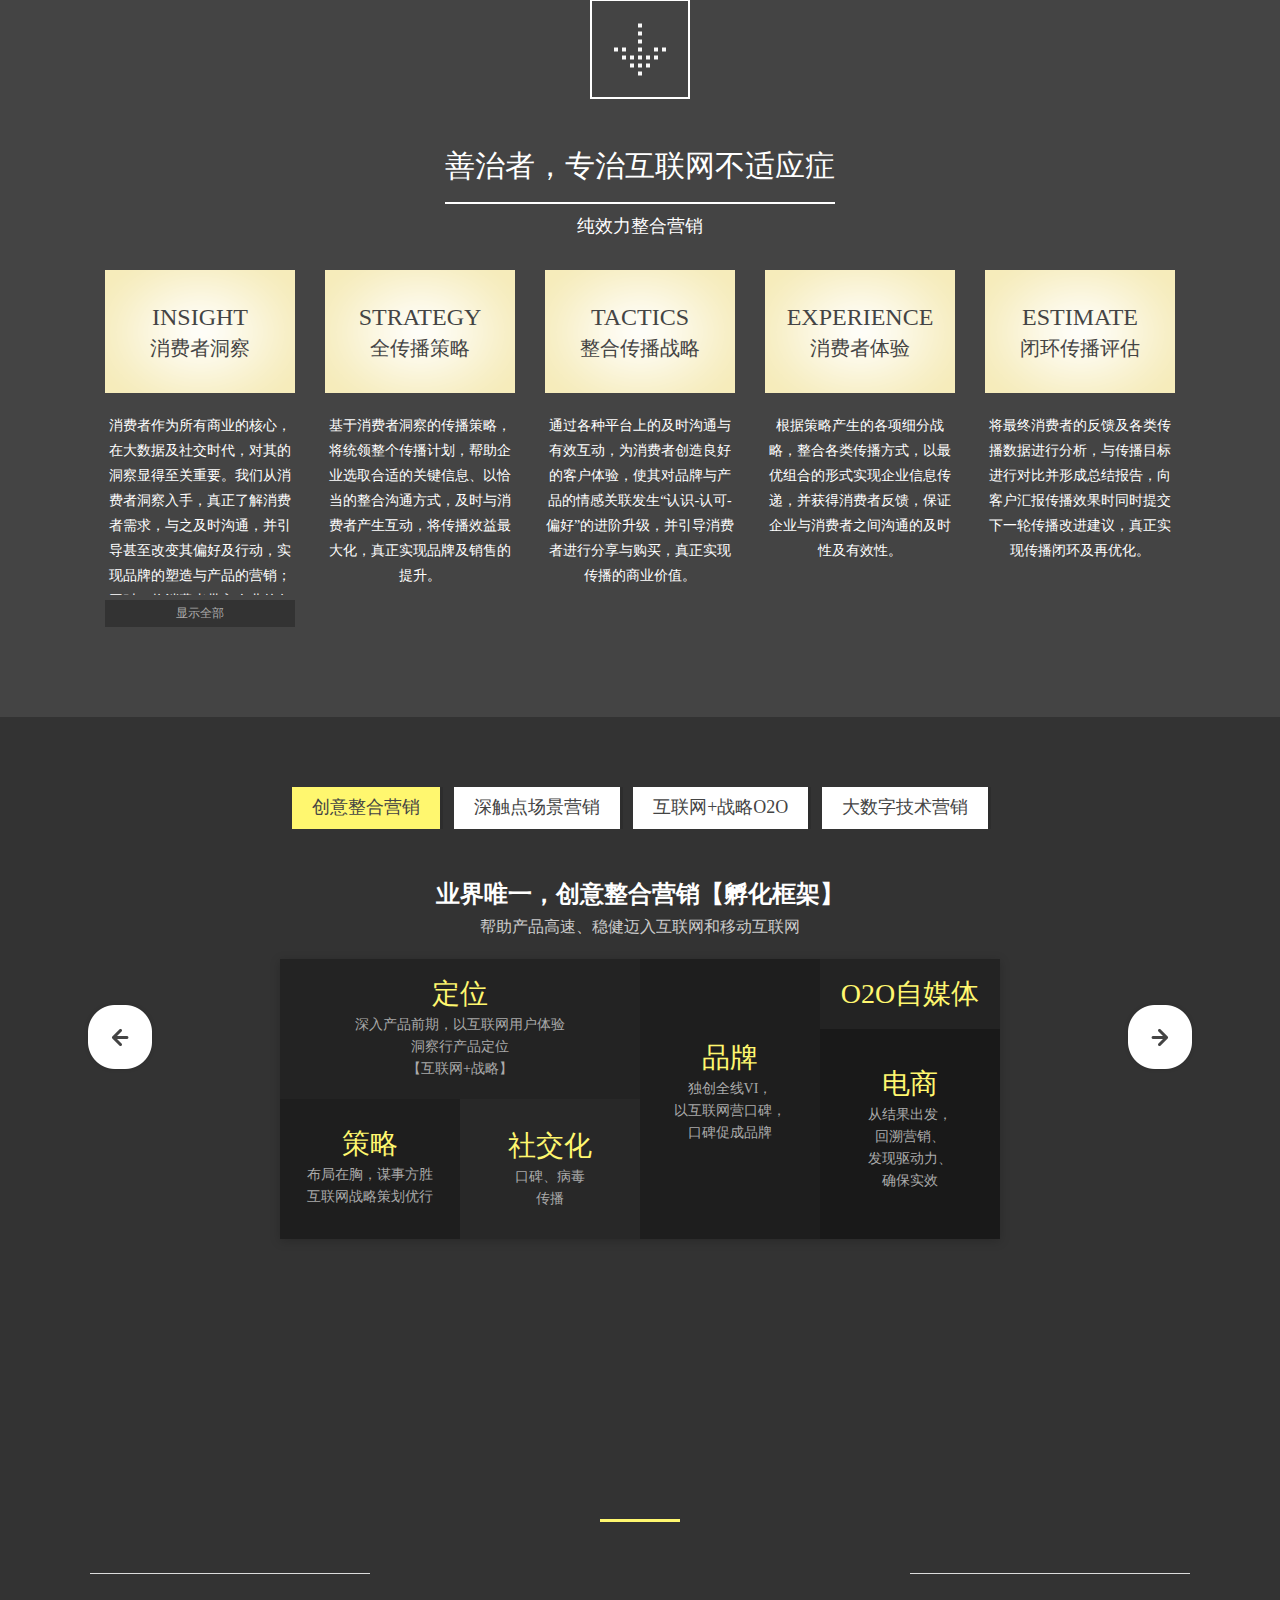
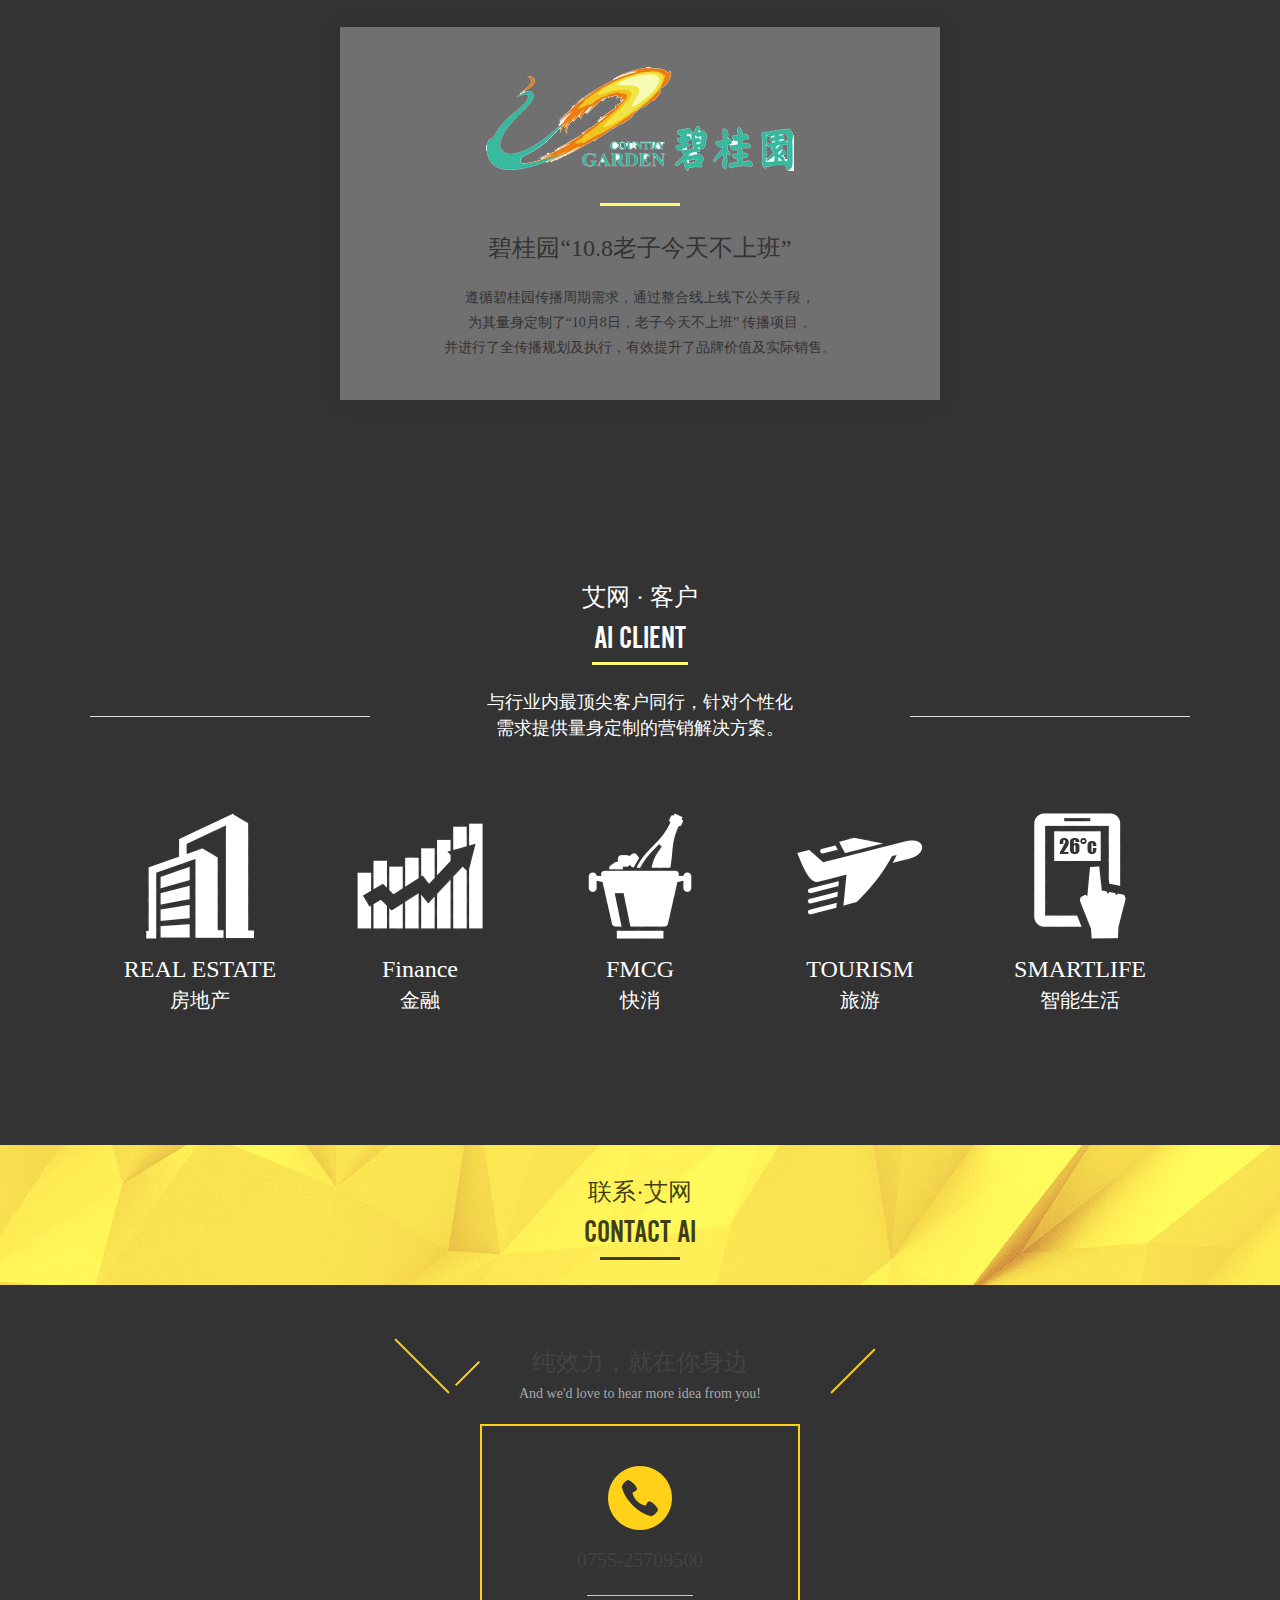
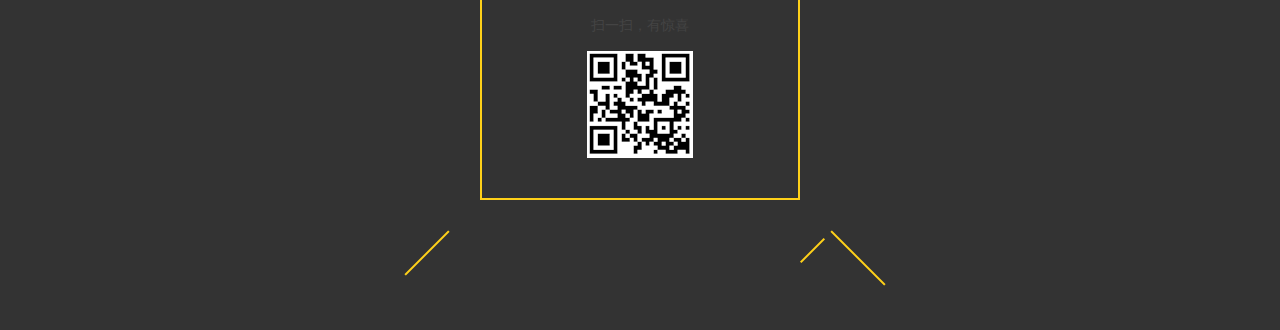
==== commit b3cf9c83: "1" ====
--- a/index.html
+++ b/index.html
@@ -15,178 +15,7 @@
 
 	<body>
 		<style>
-			.chapter {
-				background: url(img/bg01.jpg) center center no-repeat;
-				background-attachment: fixed;
-				background-size: cover;
-			}
-			.mw-cks,
-			.mw-ico {
-				width: 24px;
-				height: 24px;
-				background: url(img/m-checked.png) center center no-repeat;
-				position: absolute;
-				right: 15px;
-				top: 50%;
-				margin-top: -12px;
-			}
-			.mw-ico {
-				right: auto;
-				left: 15px;
-				width: 32px;
-				height: 32px;
-				margin-top: -16px;
-				background-image: url(img/mw-pc.png);
-			}
-			.mw-ico.ios {
-				background-image: url(img/mw-ios.png);
-			}
-			.mw-ico.and {
-				background-image: url(img/mw-and.png);
-			}
-			.mw-ico.wx {
-				background-image: url(img/mw-wx.png);
-			}
-			.gei-itm {
-				font-size: 30px;
-				font-family: AlternateGotNo2D;
-				font-weight: lighter;
-				border: 2px solid #FFF;
-				margin: 0 auto 5px auto;
-				width: 480px;
-				height: 60px;
-				line-height: 60px;
-			}
-			.lp-acc {
-				background: url(img/Laptop_Rocket.png) right 5px no-repeat;
-			}
-			.lp-acc.nb {
-				background: none !important;
-			}
-			.ait001 {
-				padding-top: 60px;
-			}
-			.ait002 {
-				padding: 90px 0;
-			}
-			.ait003 {
-				background: url(img/logo-big.png) center top no-repeat;
-				width: 153px;
-				padding-top: 110px;
-				display: inline-block;
-				text-align: center;
-				font-size: 28px;
-				letter-spacing: 8px;
-				padding-left: 8px;
-			}
-			.ait004 {
-				letter-spacing: 6px;
-				padding-left: 6px;
-				color: #fff76f;
-			}
-			.ait005 {
-				width: 480px;
-				margin: 35px auto 0 auto;
-				padding: 30px 0;
-				border-top: 2px solid #FFF;
-			}
-			.ait006 {
-				font-size: 42px;
-				font-family: microsoft yahei;
-			}
-			.ait007 {
-				color: #fff76f;
-			}
-			.ait008 {
-				width: 480px;
-				margin: 0 auto;
-				padding: 20px 0;
-			}
-			.ait009 {
-				font-size: 24px;
-				font-family: microsoft yahei;
-			}
-			.ait010 {
-				width: 50px;
-				height: 3px;
-				background: #FFF;
-				display: block;
-				margin: 20px auto;
-			}
-			.ait011 {
-				color: #FFDA21;
-			}
-			.ait012 {
-				font-size: 18px;
-				padding-top: 10px;
-			}
-			.ait013 {
-				margin-top: 30px;
-			}
-			.ait014 {
-				background-image: url(img/fl02.jpg);
-			}
-			.ait015 {
-				background-image: url(img/fl03.jpg);
-			}
-			.ait016 {
-				font-size: 18px;
-				padding-top: 10px;
-			}
-			.ait017 {
-				margin-top: 30px;
-			}
-			.ait018 {
-				background-image: url(img/bg02.jpg)
-			}
-			.ait019 {
-				background-image: url(img/bg_about01.png);
-				background-size: cover;
-				background-attachment: fixed;
-			}
-			.ait020 {
-				top: 140px;
-				background: #F8F8F8;
-			}
-			.ait021 {
-				margin-top: 10px;
-			}
-			.ait022 {
-				left: 180px;
-				top: 140px;
-				background: #F0F0F0;
-			}
-			.ait023 {
-				margin-top: 12px;
-			}
-			.ait024 {
-				left: 360px;
-				background: #E8E8E8;
-			}
-			.ait025 {
-				margin-top: 64px;
-			}
-			.ait026 {
-				left: auto;
-				right: 0;
-				background: #F0F0F0;
-			}
-			.ait027 {
-				font-size: 18px;
-				margin-top: 8px;
-			}
-			.ait028 {
-				left: auto;
-				right: 0;
-				top: 70px;
-				background: #FFF;
-			}
-			.ait029 {
-				margin-top: 20px;
-			}
-			.ait030 {
-				margin-top: 8px;
-			}
+			
 		</style>
 		<div class="topfix">
 			<div class="container">
@@ -219,7 +48,7 @@
 						<br/><span class="ait007">只讲，纯效力——我们的「数字营销与电商使命观」</span>
 					</div>
 					<div class="tc">
-						<span class="down-arrw"></span>
+						<span class="down-arrw" id="arr1"></span>
 					</div>
 					<div class="song ait008">
 						<span class="ait009">世界变了，那你呢？</span>
@@ -248,7 +77,7 @@
 			<div class="container ait013">
 				<div class="row">
 					<div class="col-xs-4 cmmblock">
-						<div class="wmp1">
+						<div class="wmp1" style="background-image:url(img/fl01.jpg)">
 							<div class="wmp2">
 								<div class="tt">
 									<div class="i">主导精著社会化体验、导入全触点电商</div>
@@ -267,7 +96,7 @@
 					</div>
 
 					<div class="col-xs-4 cmmblock">
-						<div class="wmp1 ait014">
+						<div class="wmp1" style="background-image:url(img/fl02.jpg)">
 							<div class="wmp2">
 								<div class="tt">
 									<div class="i">全落地的营销实战</div>
@@ -285,7 +114,7 @@
 					</div>
 
 					<div class="col-xs-4 cmmblock">
-						<div class="wmp1 ait015">
+						<div class="wmp1" style="background-image:url(img/fl03.jpg)">
 							<div class="wmp2">
 								<div class="tt">
 									<div class="i">拥殿堂级数字技术与大数据</div>
@@ -326,6 +155,7 @@
 								<div class="ctx">
 									消费者作为所有商业的核心，在大数据及社交时代，对其的洞察显得至关重要。我们从消费者洞察入手，真正了解消费者需求，与之及时沟通，并引导甚至改变其偏好及行动，实现品牌的塑造与产品的营销；同时，将消费者带入企业的各种运营中，把他们的声音解析并传递给企业，帮助企业优化自身产品与服务。
 								</div>
+								<button class="sdbtn">显示全部</button>
 							</div>
 
 							<div class="itm">
@@ -454,17 +284,17 @@
 												<br/>【互联网+战略】</div>
 										</div>
 									</div>
-									<div class="blk blk3" style="top:140px;background:#383838;">
+									<div class="blk blk3 ait031">
 										<div class="wp">
 											<div class="tt" style="margin-top:30px;">视频营销</div>
 										</div>
 									</div>
-									<div class="blk blk3" style="left:180px;top:140px;background:#3f3f3f;">
+									<div class="blk blk3 ait032">
 										<div class="wp">
 											<div class="tt" style="margin-top:28px;font-size:20px;">微信营销&amp;微博营销</div>
 										</div>
 									</div>
-									<div class="blk blk4" style="left:360px;background:#303030;">
+									<div class="blk blk4 ait033">
 										<div class="wp">
 											<div class="tt" style="margin-top:64px;">社会化营销</div>
 											<div class="stt">桥接社会化基因，
@@ -472,13 +302,13 @@
 											</div>
 										</div>
 									</div>
-									<div class="blk blk3" style="left:auto;right:0;background:#202020;">
+									<div class="blk blk3 ait034">
 										<div class="wp">
 											<div class="tt" style="font-size:18px;margin-top:15px;margin-bottom:8px;">互联网战略O2O</div>
 											<div class="stt">重构商业模式和运作流程，体验带动实效销售</div>
 										</div>
 									</div>
-									<div class="blk blk3" style="left:auto;right:0;top:140px;background:#282828;">
+									<div class="blk blk3 ait035">
 										<div class="wp">
 											<div class="tt" style="margin-top:8px;">自传播</div>
 											<div class="stt">
@@ -494,25 +324,25 @@
 								<div class="jitx1">纯效力：产业O2O营销</div>
 								<div class="jitx2">当他们仅提供咨询时，我们已经开始了孵化</div>
 								<div class="colfublk dark">
-									<div class="blk blk3" style="background:#F0F0F0;">
+									<div class="blk blk3">
 										<div class="wp">
 											<div class="tt" style="margin-top:8px;">创新品牌</div>
 											<div class="stt">从市场到定位，从起步到成熟，懂你、所以成功</div>
 										</div>
 									</div>
-									<div class="blk blk3" style="left:180px;background:#FFF;">
+									<div class="blk blk3 ait036">
 										<div class="wp">
 											<div class="tt" style="margin-top:8px;">转型企业</div>
 											<div class="stt">用你优势，撬动移动威力，相信跨界爆发力</div>
 										</div>
 									</div>
-									<div class="blk blk3" style="top:140px;background:#F8F8F8;">
+									<div class="blk blk3 ait037">
 										<div class="wp">
 											<div class="tt" style="margin-top:8px;">互联网金融</div>
 											<div class="stt">P2P是产品亦是传播，定制数字化金融数字化营销</div>
 										</div>
 									</div>
-									<div class="blk blk3" style="left:180px;top:140px;background:#F0F0F0;">
+									<div class="blk blk3 ait038">
 										<div class="wp">
 											<div class="tt" style="margin-top:8px;">快消品</div>
 											<div class="stt">移动互联再现市场蓝海，先动者、占先机
@@ -520,25 +350,25 @@
 										</div>
 									</div>
 
-									<div class="blk blk3" style="left:360px;background:#E8E8E8">
+									<div class="blk blk3 ait039">
 										<div class="wp">
 											<div class="tt" style="margin-top:8px;">移动互联</div>
 											<div class="stt">唯一研究互联网、移动互联网产品的营销体系</div>
 										</div>
 									</div>
-									<div class="blk blk3" style="left:540px;background:#E0E0E0;">
+									<div class="blk blk3 ait040">
 										<div class="wp">
 											<div class="tt" style="margin-top:8px;">物业O2O</div>
 											<div class="stt">天生社会化，强化人际关系和生活利益赢战生活</div>
 										</div>
 									</div>
-									<div class="blk blk3" style="left:360px;top:140px;background:#FFF;">
+									<div class="blk blk3 ait041">
 										<div class="wp">
 											<div class="tt" style="margin-top:8px;">休闲生活</div>
 											<div class="stt">让美好展现，让用户被打动，互联网就是商机</div>
 										</div>
 									</div>
-									<div class="blk blk3" style="left:540px;top:140px;background:#F8F8F8;">
+									<div class="blk blk3 ait042">
 										<div class="wp">
 											<div class="tt" style="margin-top:8px;">智能设备</div>
 											<div class="stt">市场爆点一触即发，触摸爆点需读懂用户</div>
@@ -558,32 +388,32 @@
 											<div class="stt">从诊断、顾问，到解决方案，全球级性能保障</div>
 										</div>
 									</div>
-									<div class="blk blk3" style="top:140px;background:#383838;">
+									<div class="blk blk3 ait043">
 										<div class="wp">
 											<div class="tt" style="margin-top:8px;">高性能O2O</div>
 											<div class="stt">定制化O2O，专为新商业模式而生</div>
 										</div>
 									</div>
-									<div class="blk blk3" style="left:180px;top:140px;background:#3f3f3f;">
+									<div class="blk blk3 ait044">
 										<div class="wp">
 											<div class="tt" style="margin-top:8px;">场景与实景</div>
 											<div class="stt">H5场景，结合现场实景游戏，创意无处不在</div>
 										</div>
 									</div>
 
-									<div class="blk blk2" style="left:360px;top:140px;">
+									<div class="blk blk2 ait045">
 										<div class="wp">
 											<div class="tt" style="margin-top:18px;">商业流程重构</div>
 											<div class="stt">以互联网角度，重建企业新运营与商业模式</div>
 										</div>
 									</div>
-									<div class="blk blk3" style="left:360px;background:#383838;">
+									<div class="blk blk3 ait046">
 										<div class="wp">
 											<div class="tt" style="margin-top:8px;">精准投放</div>
 											<div class="stt">定量投放与购买，基于大数据的精准投放</div>
 										</div>
 									</div>
-									<div class="blk blk3" style="left:540px;background:#3f3f3f;">
+									<div class="blk blk3 ait047">
 										<div class="wp">
 											<div class="tt" style="margin-top:8px;">大数据分析</div>
 											<div class="stt">领先的大数据技术多维度价值钻取</div>
@@ -751,6 +581,16 @@
 					}, '200');
 					$this.siblings('.mitm').removeClass('selected');
 					$this.addClass('selected');
+				});
+				$('.down-arrw').click(function(){
+					var t = $(this).offset().top;
+					$('body, html').animate({
+						'scrollTop': t - 60
+					}, '200');
+				});
+				$('.sdbtn').click(function(){
+					$(this).closest('.itm').find('.ctx').toggleClass('all');
+					$(this).remove();
 				});
 				$('.cmmblock').mouseenter(function() {
 					var $this = $(this);
@@ -875,6 +715,9 @@
 						$('.mitm.selected').removeClass('selected');
 						trg.addClass('selected');
 					}
+				} else {
+					$('.mitm.selected').removeClass('selected');
+					$('.mitm[rel="zo-about"]').addClass('selected');
 				}
 			});
 			/* 跟随选中END */
--- a/css/global.css
+++ b/css/global.css
@@ -131,7 +131,7 @@
 }
 .song {
 	font-size: 20px;
-	font-family: arial;
+	/*font-family: arial;*/
 }
 .cbg {
 	background: url(../img/cbg.png) center center repeat;
@@ -352,12 +352,14 @@
 .nabde .tt {
 	background: url(../img/light-gal.png) center center no-repeat #f6ecbb;
 	text-align: center;
-	padding: 30px;
+	padding: 30px 10px;
 }
 .nabde .tt .t1 {
 	color: #444;
-	font-size: 32px;
-	font-family: AlternateGotNo2D, Impact;
+	/*font-size: 32px;*/
+	/*font-family: AlternateGotNo2D, Impact;*/
+	
+	font-size: 24px;
 }
 .nabde .tt .t2 {
 	color: #444;
@@ -367,6 +369,34 @@
 	text-align: center;
 	padding: 20px 0;
 	line-height: 25px;
+	height: 202px;
+	overflow: hidden;
+}
+.nabde .ctx.all {
+	transition: height 0.2s;
+	-moz-transition: height 0.2s;
+	/* Firefox 4 */
+	
+	-webkit-transition: height 0.2s;
+	/* Safari 和 Chrome */
+	
+	-o-transition: height 0.2s;
+	/* Opera */
+	
+	height: 315px;
+}
+.nabde .sdbtn {
+	display: inline-block;
+	width: 100%;
+	font-size: 12px;
+	color: #aaa;
+	background: #333;
+	border: none;
+	margin: 5px 0 0 0;
+	padding: 5px 0;
+}
+.nabde .sdbtn:hover {
+	background: #383838;
 }
 .zo-clients .nabde .itm .tt {
 	background: url(../img/fico-dichan.png) center 20px no-repeat;
@@ -389,7 +419,7 @@
 	color: #FFF;
 }
 .zo-contact {
-	padding-bottom:20px;
+	padding-bottom: 20px;
 }
 .zo-contact.chapter .ganglne {
 	background: url(../img/contact_bg.jpg);
@@ -574,20 +604,21 @@
 }
 .colfublk {
 	width: 720px;
-	height: 240px;
+	height: 280px;
 	margin: 20px auto;
+	box-shadow: 0 2px 10px rgba(0, 0, 0, .2);
 }
 .blk {
 	color: #999;
 	position: absolute;
-	background: #FFF;
+	background: rgba(0, 0, 0, .3);
 	left: 0;
 	top: 0;
 	/*opacity:.95;*/
 }
 .colfublk.dark .blk {
-	background: #333;
-	color: #FFF;
+	/*background: #333;
+	color: #FFF;*/
 }
 .blk:hover {
 	opacity: 1;
@@ -616,7 +647,7 @@
 	padding: 15px;
 }
 .blk .tt {
-	color: #c00;
+	color: #fff76f;
 	font-size: 28px;
 	margin-bottom: 0;
 	margin-top: 0;
@@ -638,15 +669,11 @@
 	/*color: rgba(0, 0, 0, .5);*/
 }
 .gl1 .colfublk .blk .stt {
-	color: #444;
+	/*color: #444;*/
 }
 .gl3 .colfublk .blk .stt {
-	color: #666;
-	color: rgba(0, 0, 0, .5);
-}
-.gl4 .colfublk .blk .tt,
-.gl2 .colfublk .blk .tt {
-	color: #fff76f;
+	/*color: #666;
+	color: rgba(0, 0, 0, .5);*/
 }
 .mzg01 {
 	padding-top: 60px;
@@ -665,46 +692,291 @@
 	border: 2px solid #ffd119;
 	margin: 20px auto 60px auto;
 	width: 320px;
-	position:relative;
+	position: relative;
 }
 .mzg04 .ctl {
-	width:120px;
-	height:120px;
-	background:url(../img/cct01.png) center center no-repeat;
-	position:absolute;
-	left:-120px;
-	top:-120px;
+	width: 120px;
+	height: 120px;
+	background: url(../img/cct01.png) center center no-repeat;
+	position: absolute;
+	left: -120px;
+	top: -120px;
 }
 .mzg04 .ctl.t2 {
-	background-image:url(../img/cct04.png);
-	left:auto;
-	right:-120px;
+	background-image: url(../img/cct04.png);
+	left: auto;
+	right: -120px;
 }
 .mzg04 .ctl.t3 {
-	background-image:url(../img/cct02.png);
-	top:auto;
-	bottom:-120px;
+	background-image: url(../img/cct02.png);
+	top: auto;
+	bottom: -120px;
 }
 .mzg04 .ctl.t4 {
-	background-image:url(../img/cct03.png);
-	left:auto;
-	right:-120px;
-	top:auto;
-	bottom:-120px;
+	background-image: url(../img/cct03.png);
+	left: auto;
+	right: -120px;
+	top: auto;
+	bottom: -120px;
 }
 .mzg05 {
-	padding-top:80px;
-	background:url(../img/phoneicon.png) center top no-repeat;
-	text-align:center;
-	color:#444;
-	font-size:20px;
+	padding-top: 80px;
+	background: url(../img/phoneicon.png) center top no-repeat;
+	text-align: center;
+	color: #444;
+	font-size: 20px;
 }
 .mzg06 {
-	display:inline-block;
-	border-top:1px solid #ffd119;
-	padding:20px 0 0 0;
-	margin-top:20px;
+	display: inline-block;
+	border-top: 1px solid #ffd119;
+	padding: 20px 0 0 0;
+	margin-top: 20px;
 }
 .mzg07 {
-	margin-bottom:15px;
-}
+	margin-bottom: 15px;
+}
+.chapter {
+	background: url(../img/bg01.jpg) center center no-repeat;
+	background-attachment: fixed;
+	background-size: cover;
+}
+.mw-cks,
+.mw-ico {
+	width: 24px;
+	height: 24px;
+	background: url(../img/m-checked.png) center center no-repeat;
+	position: absolute;
+	right: 15px;
+	top: 50%;
+	margin-top: -12px;
+}
+.mw-ico {
+	right: auto;
+	left: 15px;
+	width: 32px;
+	height: 32px;
+	margin-top: -16px;
+	background-image: url(../img/mw-pc.png);
+}
+.mw-ico.ios {
+	background-image: url(../img/mw-ios.png);
+}
+.mw-ico.and {
+	background-image: url(../img/mw-and.png);
+}
+.mw-ico.wx {
+	background-image: url(../img/mw-wx.png);
+}
+.gei-itm {
+	font-size: 30px;
+	font-family: AlternateGotNo2D;
+	font-weight: lighter;
+	border: 2px solid #FFF;
+	margin: 0 auto 5px auto;
+	width: 480px;
+	height: 60px;
+	line-height: 60px;
+}
+.lp-acc {
+	background: url(../img/Laptop_Rocket.png) right 5px no-repeat;
+}
+.lp-acc.nb {
+	background: none !important;
+}
+.ait001 {
+	padding-top: 60px !important;
+	;
+}
+.ait002 {
+	padding: 90px 0;
+}
+.ait003 {
+	background: url(../img/logo-big.png) center top no-repeat;
+	width: 153px;
+	padding-top: 110px !important;
+	;
+	display: inline-block;
+	text-align: center;
+	font-size: 28px;
+	letter-spacing: 8px;
+	padding-left: 8px;
+}
+.ait004 {
+	letter-spacing: 6px;
+	padding-left: 6px;
+	color: #fff76f;
+}
+.ait005 {
+	width: 480px;
+	margin: 35px auto 0 auto;
+	padding: 30px 0;
+	border-top: 2px solid #FFF;
+}
+.ait006 {
+	font-size: 42px;
+	font-family: microsoft yahei;
+}
+.ait007 {
+	color: #fff76f;
+}
+.ait008 {
+	width: 480px;
+	margin: 0 auto;
+	padding: 20px 0;
+}
+.ait009 {
+	font-size: 24px;
+	font-family: microsoft yahei;
+}
+.ait010 {
+	width: 50px;
+	height: 3px;
+	background: #FFF;
+	display: block;
+	margin: 20px auto;
+}
+.ait011 {
+	color: #FFDA21;
+}
+.ait012 {
+	font-size: 18px;
+	padding-top: 10px !important;
+	;
+}
+.ait013 {
+	margin-top: 30px !important;
+}
+.ait016 {
+	font-size: 18px;
+	padding-top: 10px !important;
+}
+.ait017 {
+	margin-top: 30px !important;
+}
+.ait018 {
+	background-image: url(../img/bg02.jpg)
+}
+.ait019 {
+	background-image: url(../img/bg_about01.png);
+	background-size: cover;
+	background-attachment: fixed;
+}
+.ait020 {
+	top: 140px;
+	background: rgba(0, 0, 0, .4);
+}
+.ait021 {
+	margin-top: 10px !important;
+}
+.ait022 {
+	left: 180px;
+	top: 140px;
+	background: rgba(0, 0, 0, .2);
+}
+.ait023 {
+	margin-top: 12px !important;
+	;
+}
+.ait024 {
+	left: 360px;
+	background: rgba(0, 0, 0, .4);
+}
+.ait025 {
+	margin-top: 64px !important;
+}
+.ait026 {
+	left: auto;
+	right: 0;
+	background: rgba(0, 0, 0, .3);
+}
+.ait027 {
+	font-size: 18px;
+	/*margin-top: 8px !important;;*/
+}
+.ait028 {
+	left: auto;
+	right: 0;
+	top: 70px;
+	background: rgba(0, 0, 0, .5);
+}
+.ait029 {
+	margin-top: 20px !important;
+}
+.ait030 {
+	margin-top: 8px !important;
+}
+.ait031 {
+	top: 140px;
+	background: rgba(0, 0, 0, .2);
+}
+.ait032 {
+	left: 180px;
+	top: 140px;
+	background: rgba(0, 0, 0, .4);
+}
+.ait033 {
+	left: 360px;
+	background: rgba(0, 0, 0, .2);
+}
+.ait034 {
+	left: auto;
+	right: 0;
+	background: rgba(0, 0, 0, .4);
+}
+.ait035 {
+	left: auto;
+	right: 0;
+	top: 140px;
+}
+.ait036 {
+	left: 180px;
+	background: rgba(0, 0, 0, .4);
+}
+.ait037 {
+	top: 140px;
+	background: rgba(0, 0, 0, .5);
+}
+.ait038 {
+	left: 180px;
+	top: 140px;
+	background: rgba(0, 0, 0, .6);
+}
+.ait039 {
+	left: 360px;
+	background: rgba(0, 0, 0, .5);
+}
+.ait040 {
+	left: 540px;
+	background: rgba(0, 0, 0, .6);
+}
+.ait041 {
+	left: 360px;
+	top: 140px;
+	background: rgba(0, 0, 0, .4);
+}
+.ait042 {
+	left: 540px;
+	top: 140px;
+}
+.ait043 {
+	top: 140px;
+	background: rgba(0, 0, 0, .4);
+}
+.ait044 {
+	left: 180px;
+	top: 140px;
+	background: rgba(0, 0, 0, .2);
+}
+.ait045 {
+	left: 360px;
+	top: 140px;
+}
+.ait046 {
+	left: 360px;
+	background: rgba(0, 0, 0, .5);
+}
+.ait047 {
+	left: 540px;
+	background: #3f3f3f;
+	background: rgba(0, 0, 0, .6);
+}